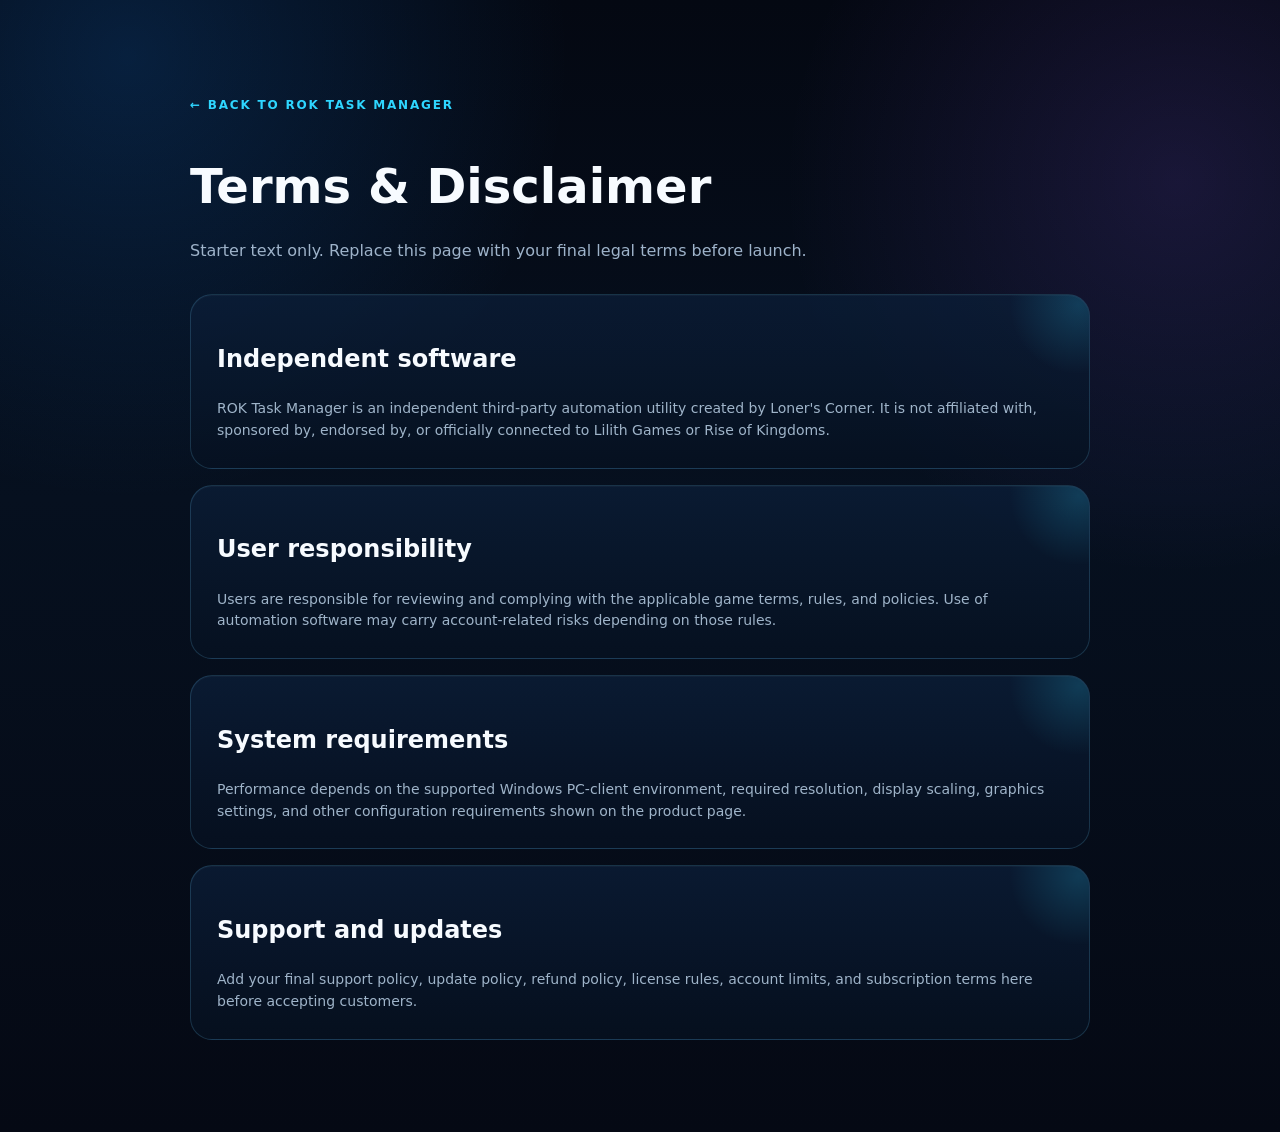
==== legal.html @ ed9fd1fa "Add files via upload" ====
<!doctype html>
<html lang="en">
<head>
  <meta charset="utf-8" />
  <meta name="viewport" content="width=device-width, initial-scale=1" />
  <title>Terms & Disclaimer | ROK Task Manager</title>
  <link rel="stylesheet" href="styles.css" />
</head>
<body>
  <main class="section">
    <div class="container" style="max-width:900px">
      <a href="index.html" class="kicker">← Back to ROK Task Manager</a>
      <h1 style="font-size:48px; margin-bottom:12px">Terms & Disclaimer</h1>
      <p style="color:var(--muted)">Starter text only. Replace this page with your final legal terms before launch.</p>

      <div class="feature-card" style="margin-top:30px; min-height:auto">
        <h2>Independent software</h2>
        <p>ROK Task Manager is an independent third-party automation utility created by Loner's Corner. It is not affiliated with, sponsored by, endorsed by, or officially connected to Lilith Games or Rise of Kingdoms.</p>
      </div>
      <div class="feature-card" style="margin-top:16px; min-height:auto">
        <h2>User responsibility</h2>
        <p>Users are responsible for reviewing and complying with the applicable game terms, rules, and policies. Use of automation software may carry account-related risks depending on those rules.</p>
      </div>
      <div class="feature-card" style="margin-top:16px; min-height:auto">
        <h2>System requirements</h2>
        <p>Performance depends on the supported Windows PC-client environment, required resolution, display scaling, graphics settings, and other configuration requirements shown on the product page.</p>
      </div>
      <div class="feature-card" style="margin-top:16px; min-height:auto">
        <h2>Support and updates</h2>
        <p>Add your final support policy, update policy, refund policy, license rules, account limits, and subscription terms here before accepting customers.</p>
      </div>
    </div>
  </main>
</body>
</html>
---- styles.css ----
:root {
  --bg: #050a15;
  --bg-2: #071121;
  --panel: rgba(9, 22, 42, 0.82);
  --panel-2: rgba(11, 29, 55, 0.88);
  --text: #f7fbff;
  --muted: #9eb3ca;
  --line: rgba(113, 207, 255, 0.18);
  --cyan: #2ed6ff;
  --blue: #1689ff;
  --violet: #945dff;
  --gold: #ffd46a;
  --success: #53e28f;
  --shadow: 0 24px 70px rgba(0, 0, 0, 0.42);
  --radius: 22px;
  --max: 1200px;
}

* { box-sizing: border-box; }
html { scroll-behavior: smooth; }
body {
  margin: 0;
  font-family: Inter, ui-sans-serif, system-ui, -apple-system, BlinkMacSystemFont, "Segoe UI", sans-serif;
  color: var(--text);
  background:
    radial-gradient(circle at 10% 5%, rgba(22,137,255,.18), transparent 28%),
    radial-gradient(circle at 92% 16%, rgba(148,93,255,.14), transparent 26%),
    linear-gradient(180deg, #040812 0%, #06101f 44%, #050914 100%);
  line-height: 1.55;
  overflow-x: hidden;
}

img { max-width: 100%; display: block; }
a { color: inherit; text-decoration: none; }
button { font: inherit; }
.container { width: min(calc(100% - 40px), var(--max)); margin: 0 auto; }
.section { padding: 92px 0; position: relative; }

.ambient { position: fixed; inset: auto; width: 420px; height: 420px; filter: blur(90px); opacity: .11; z-index: -2; pointer-events:none; }
.ambient-a { background: var(--blue); left: -140px; top: 260px; }
.ambient-b { background: var(--violet); right: -140px; top: 850px; }

.site-header {
  position: sticky;
  top: 0;
  z-index: 40;
  background: rgba(4, 8, 18, .72);
  backdrop-filter: blur(16px);
  border-bottom: 1px solid rgba(255,255,255,.06);
}
.nav-wrap { height: 78px; display:flex; align-items:center; justify-content:space-between; gap:28px; }
.brand { display:flex; align-items:center; gap:12px; min-width:0; }
.brand img { width:46px; height:46px; border-radius:12px; object-fit:cover; box-shadow: 0 0 24px rgba(46,214,255,.18); }
.brand strong { display:block; font-size:16px; letter-spacing:.2px; }
.brand small { display:block; color:var(--muted); margin-top:1px; }
.nav-links { display:flex; align-items:center; gap:28px; color:#c5d5e8; font-weight:650; font-size:14px; }
.nav-links a:hover { color:white; }
.nav-cta { padding:10px 16px; border:1px solid rgba(46,214,255,.34); border-radius:12px; background:rgba(46,214,255,.07); }
.menu-btn { display:none; background:none; border:0; padding:8px; cursor:pointer; }
.menu-btn span { display:block; width:24px; height:2px; background:#fff; margin:5px; }

.hero { min-height: 760px; display:flex; align-items:center; padding-top:76px; }
.hero-grid { display:grid; grid-template-columns: .92fr 1.08fr; gap:60px; align-items:center; }
.eyebrow, .kicker { color:var(--cyan); font-weight:800; text-transform:uppercase; font-size:12px; letter-spacing:1.8px; }
.eyebrow { display:inline-flex; align-items:center; gap:9px; padding:9px 13px; background:rgba(46,214,255,.07); border:1px solid rgba(46,214,255,.18); border-radius:999px; }
.status-dot { width:8px; height:8px; border-radius:50%; background:var(--success); box-shadow:0 0 12px var(--success); }
.hero h1 { font-size:clamp(52px, 7vw, 90px); line-height:.94; letter-spacing:-3.8px; margin:24px 0 24px; }
.hero h1 span { background: linear-gradient(90deg, #fff 5%, #54dfff 46%, #aa74ff 93%); -webkit-background-clip:text; background-clip:text; color:transparent; }
.hero-sub { max-width:680px; color:#b6c7db; font-size:18px; margin:0 0 30px; }
.hero-actions, .cta-actions { display:flex; gap:13px; flex-wrap:wrap; }
.btn { display:inline-flex; align-items:center; justify-content:center; min-height:48px; padding:0 20px; border-radius:13px; font-weight:800; border:1px solid transparent; transition:.2s ease; }
.btn:hover { transform:translateY(-2px); }
.btn-primary { color:#02101e; background:linear-gradient(120deg, #55e5ff, #188cff); box-shadow:0 12px 32px rgba(24,140,255,.25); }
.btn-secondary { color:#e7f4ff; border-color:rgba(170,211,255,.18); background:rgba(255,255,255,.045); }
.hero-points { display:flex; flex-wrap:wrap; gap:18px; color:#91a9bf; margin-top:24px; font-size:13px; }
.hero-media { position:relative; }
.screen-card { border-radius:24px; overflow:hidden; padding:9px; background:linear-gradient(140deg, rgba(46,214,255,.25), rgba(148,93,255,.18)); border:1px solid rgba(128,203,255,.22); box-shadow:var(--shadow); transform:perspective(1100px) rotateY(-4deg) rotateX(1.5deg); }
.screen-card img { border-radius:17px; }
.glow-card::after { content:""; position:absolute; inset:10% 3% -8%; background:linear-gradient(90deg, rgba(46,214,255,.18), rgba(148,93,255,.12)); filter:blur(50px); z-index:-1; }

.stats-strip { border-top:1px solid rgba(255,255,255,.06); border-bottom:1px solid rgba(255,255,255,.06); background:rgba(255,255,255,.018); }
.stats-grid { display:grid; grid-template-columns:repeat(4,1fr); }
.stats-grid > div { padding:26px 20px; border-right:1px solid rgba(255,255,255,.06); text-align:center; }
.stats-grid > div:last-child { border-right:0; }
.stats-grid strong { display:block; font-size:24px; color:#eaf9ff; }
.stats-grid span { color:var(--muted); font-size:12px; }

.section-heading { max-width:720px; margin:0 auto 42px; text-align:center; }
.section-heading.left { margin:0; text-align:left; }
.section-heading h2, .requirements-copy h2, .cta-card h2 { font-size:clamp(34px,5vw,54px); line-height:1.04; letter-spacing:-2px; margin:10px 0 16px; }
.section-heading p, .requirements-copy > p, .cta-card p { color:var(--muted); font-size:17px; }

.feature-grid { display:grid; grid-template-columns:repeat(3,1fr); gap:16px; }
.feature-card { position:relative; overflow:hidden; min-height:210px; padding:26px; border-radius:var(--radius); border:1px solid var(--line); background:linear-gradient(180deg, rgba(11,30,56,.78), rgba(6,17,33,.78)); box-shadow: inset 0 1px 0 rgba(255,255,255,.03); }
.feature-card::before { content:""; position:absolute; width:140px; height:140px; right:-60px; top:-60px; background:radial-gradient(circle, rgba(46,214,255,.18), transparent 70%); }
.feature-num { color:var(--cyan); font-weight:900; font-size:12px; letter-spacing:1.4px; }
.feature-card h3 { margin:24px 0 9px; font-size:20px; }
.feature-card p { margin:0; color:#9fb4c9; font-size:14px; }
.accent-card { border-color:rgba(148,93,255,.34); background:linear-gradient(180deg, rgba(44,24,76,.35), rgba(9,18,37,.82)); }

.requirements-section { background:linear-gradient(180deg, transparent, rgba(7,20,39,.64), transparent); }
.requirements-wrap { display:grid; grid-template-columns:.9fr 1.1fr; gap:50px; align-items:center; }
.req-grid { display:grid; grid-template-columns:repeat(2,1fr); gap:12px; margin-top:28px; }
.req { padding:17px; border:1px solid rgba(111,200,255,.14); background:rgba(255,255,255,.025); border-radius:14px; }
.req b { display:block; font-size:14px; }
.req span { color:var(--muted); font-size:12px; }
.requirements-image img { border-radius:20px; border:1px solid rgba(255,255,255,.08); box-shadow:var(--shadow); }

.gallery-grid { display:grid; grid-template-columns:repeat(2,1fr); gap:18px; }
.gallery-card { position:relative; border:1px solid rgba(111,199,255,.16); border-radius:20px; overflow:hidden; padding:0; background:#07101f; cursor:pointer; text-align:left; color:white; box-shadow:0 20px 45px rgba(0,0,0,.24); }
.gallery-card img { width:100%; aspect-ratio:16/9; object-fit:cover; transition:transform .3s ease, filter .3s ease; }
.gallery-card span { position:absolute; left:14px; bottom:14px; padding:8px 12px; border-radius:10px; background:rgba(2,8,18,.78); backdrop-filter:blur(8px); font-weight:800; font-size:13px; border:1px solid rgba(255,255,255,.1); }
.gallery-card:hover img { transform:scale(1.025); filter:brightness(1.06); }

.how-section { background:linear-gradient(180deg, rgba(19,42,76,.14), rgba(10,18,35,.03)); }
.steps { display:grid; grid-template-columns:repeat(5,1fr); gap:12px; }
.step { padding:22px; min-height:180px; border:1px solid rgba(255,255,255,.08); border-radius:18px; background:rgba(255,255,255,.025); }
.step > span { display:grid; place-items:center; width:34px; height:34px; border-radius:10px; background:linear-gradient(135deg, rgba(46,214,255,.18), rgba(148,93,255,.2)); color:var(--cyan); font-weight:900; }
.step h3 { margin:22px 0 7px; font-size:17px; }
.step p { margin:0; color:var(--muted); font-size:13px; }

.faq-wrap { display:grid; grid-template-columns:.72fr 1.28fr; gap:50px; align-items:start; }
.faq-list { display:grid; gap:10px; }
details { border:1px solid rgba(119,196,255,.14); border-radius:16px; background:rgba(255,255,255,.025); padding:0 18px; }
summary { list-style:none; cursor:pointer; font-weight:800; padding:18px 34px 18px 0; position:relative; }
summary::-webkit-details-marker { display:none; }
summary::after { content:"+"; position:absolute; right:0; color:var(--cyan); font-size:22px; top:13px; }
details[open] summary::after { content:"−"; }
details p { color:var(--muted); margin:0 0 18px; }

.cta-card { display:flex; justify-content:space-between; gap:40px; align-items:center; padding:44px; border-radius:28px; background:
  radial-gradient(circle at 12% 20%, rgba(46,214,255,.18), transparent 36%),
  radial-gradient(circle at 84% 18%, rgba(148,93,255,.19), transparent 32%),
  #08172c;
  border:1px solid rgba(104,203,255,.22); box-shadow:var(--shadow);
}
.cta-card p { max-width:650px; margin-bottom:0; }
.cta-actions { flex-direction:column; min-width:240px; }

.footer { border-top:1px solid rgba(255,255,255,.07); padding:42px 0 28px; background:#040811; }
.footer-grid { display:flex; justify-content:space-between; align-items:center; gap:24px; }
.footer-brand { display:flex; align-items:center; gap:13px; }
.footer-brand img { width:52px; height:52px; object-fit:cover; border-radius:13px; }
.footer-brand strong, .footer-brand span { display:block; }
.footer-brand span { color:var(--muted); font-size:12px; }
.footer-links { display:flex; gap:20px; color:#a8bdd1; font-size:13px; flex-wrap:wrap; }
.legal-note { display:flex; justify-content:space-between; gap:30px; margin-top:30px; padding-top:22px; border-top:1px solid rgba(255,255,255,.06); color:#6f8398; font-size:11px; }
.legal-note p:first-child { max-width:760px; }

.lightbox { width:min(94vw, 1280px); padding:0; border:1px solid rgba(110,202,255,.26); border-radius:18px; background:#030913; color:#fff; box-shadow:0 30px 90px rgba(0,0,0,.8); }
.lightbox::backdrop { background:rgba(0,0,0,.84); backdrop-filter:blur(5px); }
.lightbox img { width:100%; border-radius:18px 18px 0 0; }
.lightbox p { margin:0; padding:13px 18px 16px; color:#b9cbe0; }
.lightbox-close { position:absolute; right:12px; top:10px; width:38px; height:38px; border-radius:12px; border:1px solid rgba(255,255,255,.18); background:rgba(0,0,0,.55); color:white; font-size:25px; cursor:pointer; }

.reveal { opacity:0; transform:translateY(20px); transition:opacity .65s ease, transform .65s ease; }
.reveal.visible { opacity:1; transform:none; }
.delay-1 { transition-delay:.08s; }
.delay-2 { transition-delay:.16s; }

@media (max-width: 980px) {
  .hero-grid, .requirements-wrap, .faq-wrap { grid-template-columns:1fr; }
  .hero { padding-top:50px; min-height:auto; }
  .hero-copy { text-align:center; }
  .hero-actions, .hero-points { justify-content:center; }
  .hero-sub { margin-left:auto; margin-right:auto; }
  .screen-card { transform:none; }
  .feature-grid { grid-template-columns:repeat(2,1fr); }
  .steps { grid-template-columns:repeat(2,1fr); }
  .cta-card { align-items:flex-start; flex-direction:column; }
  .cta-actions { flex-direction:row; min-width:0; }
  .section-heading.left { text-align:center; margin:0 auto; }
  .section-heading.left .btn { margin-top:4px; }
}

@media (max-width: 760px) {
  .container { width:min(calc(100% - 28px), var(--max)); }
  .section { padding:70px 0; }
  .menu-btn { display:block; }
  .nav-links { position:absolute; top:78px; left:0; right:0; display:none; flex-direction:column; padding:20px; background:rgba(4,8,18,.98); border-bottom:1px solid rgba(255,255,255,.08); }
  .nav-links.open { display:flex; }
  .hero h1 { letter-spacing:-2.5px; }
  .stats-grid { grid-template-columns:repeat(2,1fr); }
  .stats-grid > div:nth-child(2) { border-right:0; }
  .stats-grid > div:nth-child(-n+2) { border-bottom:1px solid rgba(255,255,255,.06); }
  .feature-grid, .gallery-grid, .req-grid, .steps { grid-template-columns:1fr; }
  .gallery-card img { aspect-ratio:auto; }
  .cta-card { padding:28px; }
  .cta-actions { flex-direction:column; width:100%; }
  .footer-grid, .legal-note { flex-direction:column; align-items:flex-start; }
}
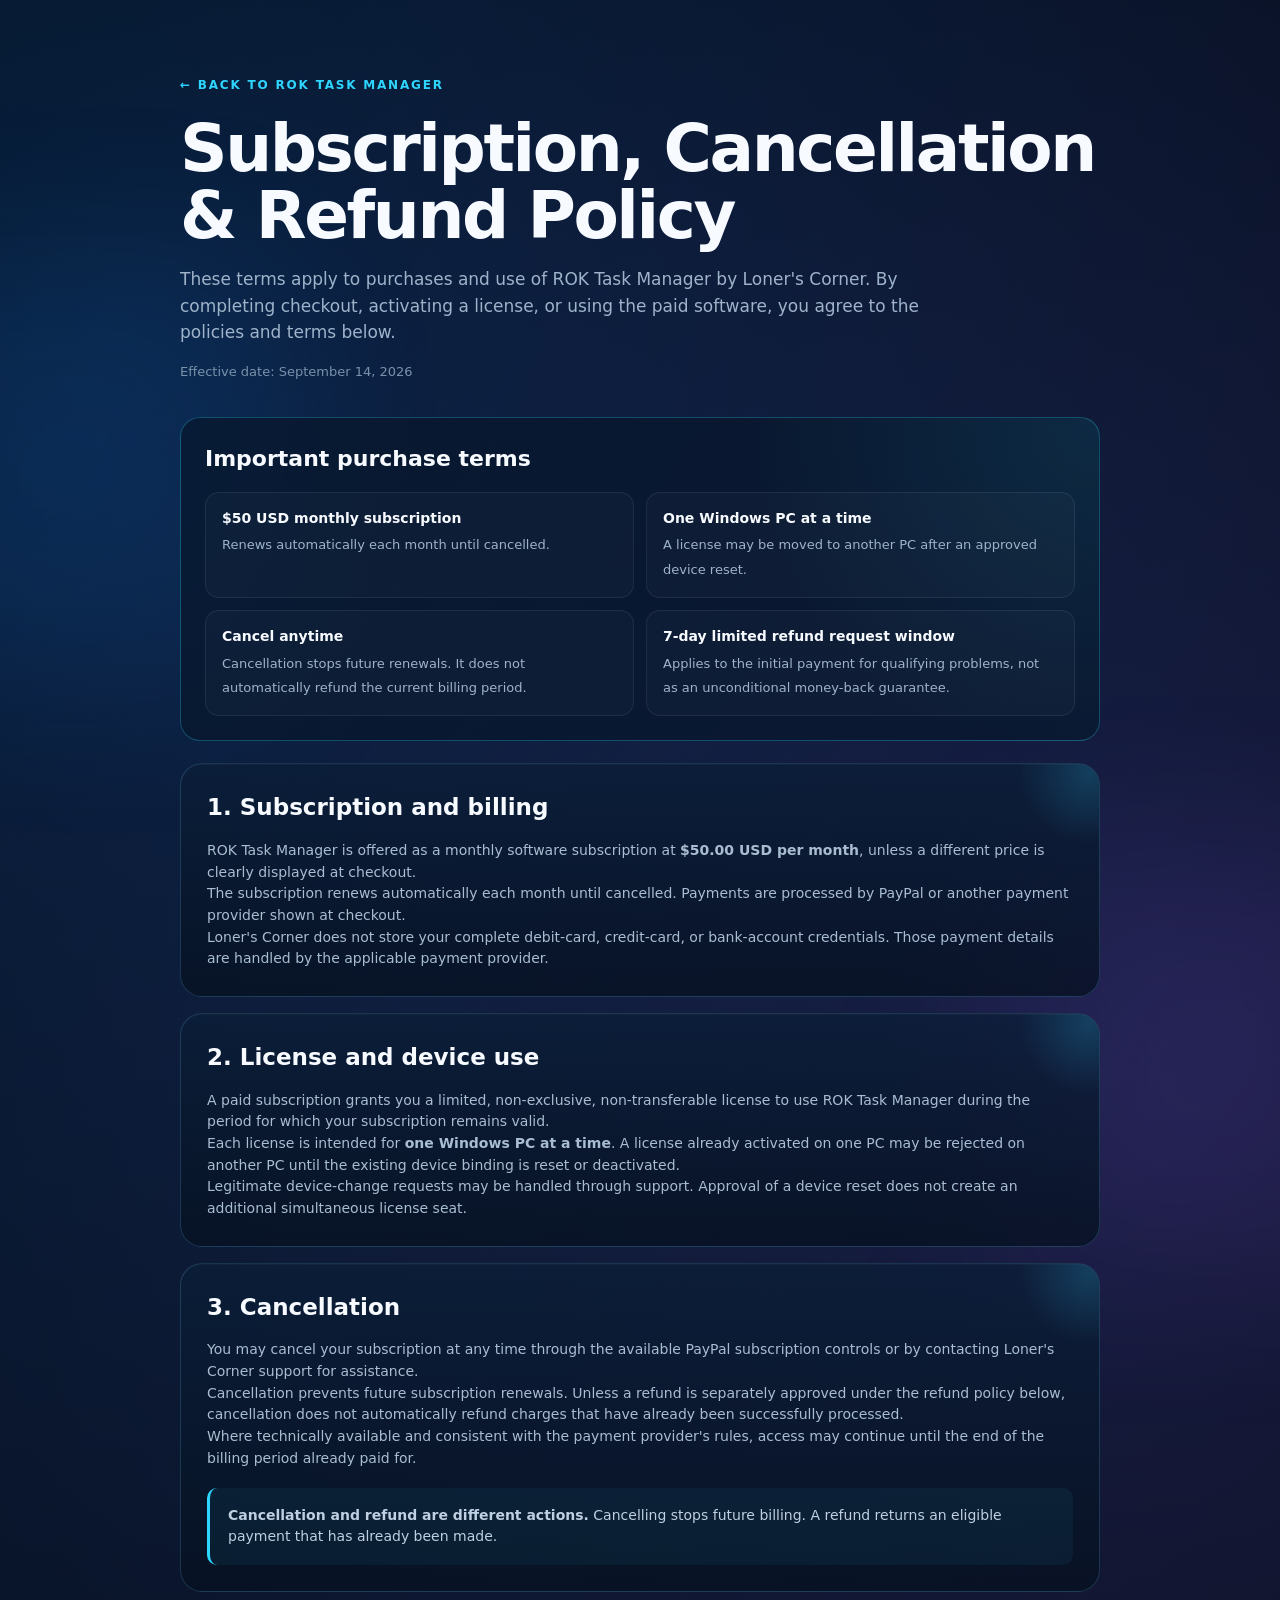
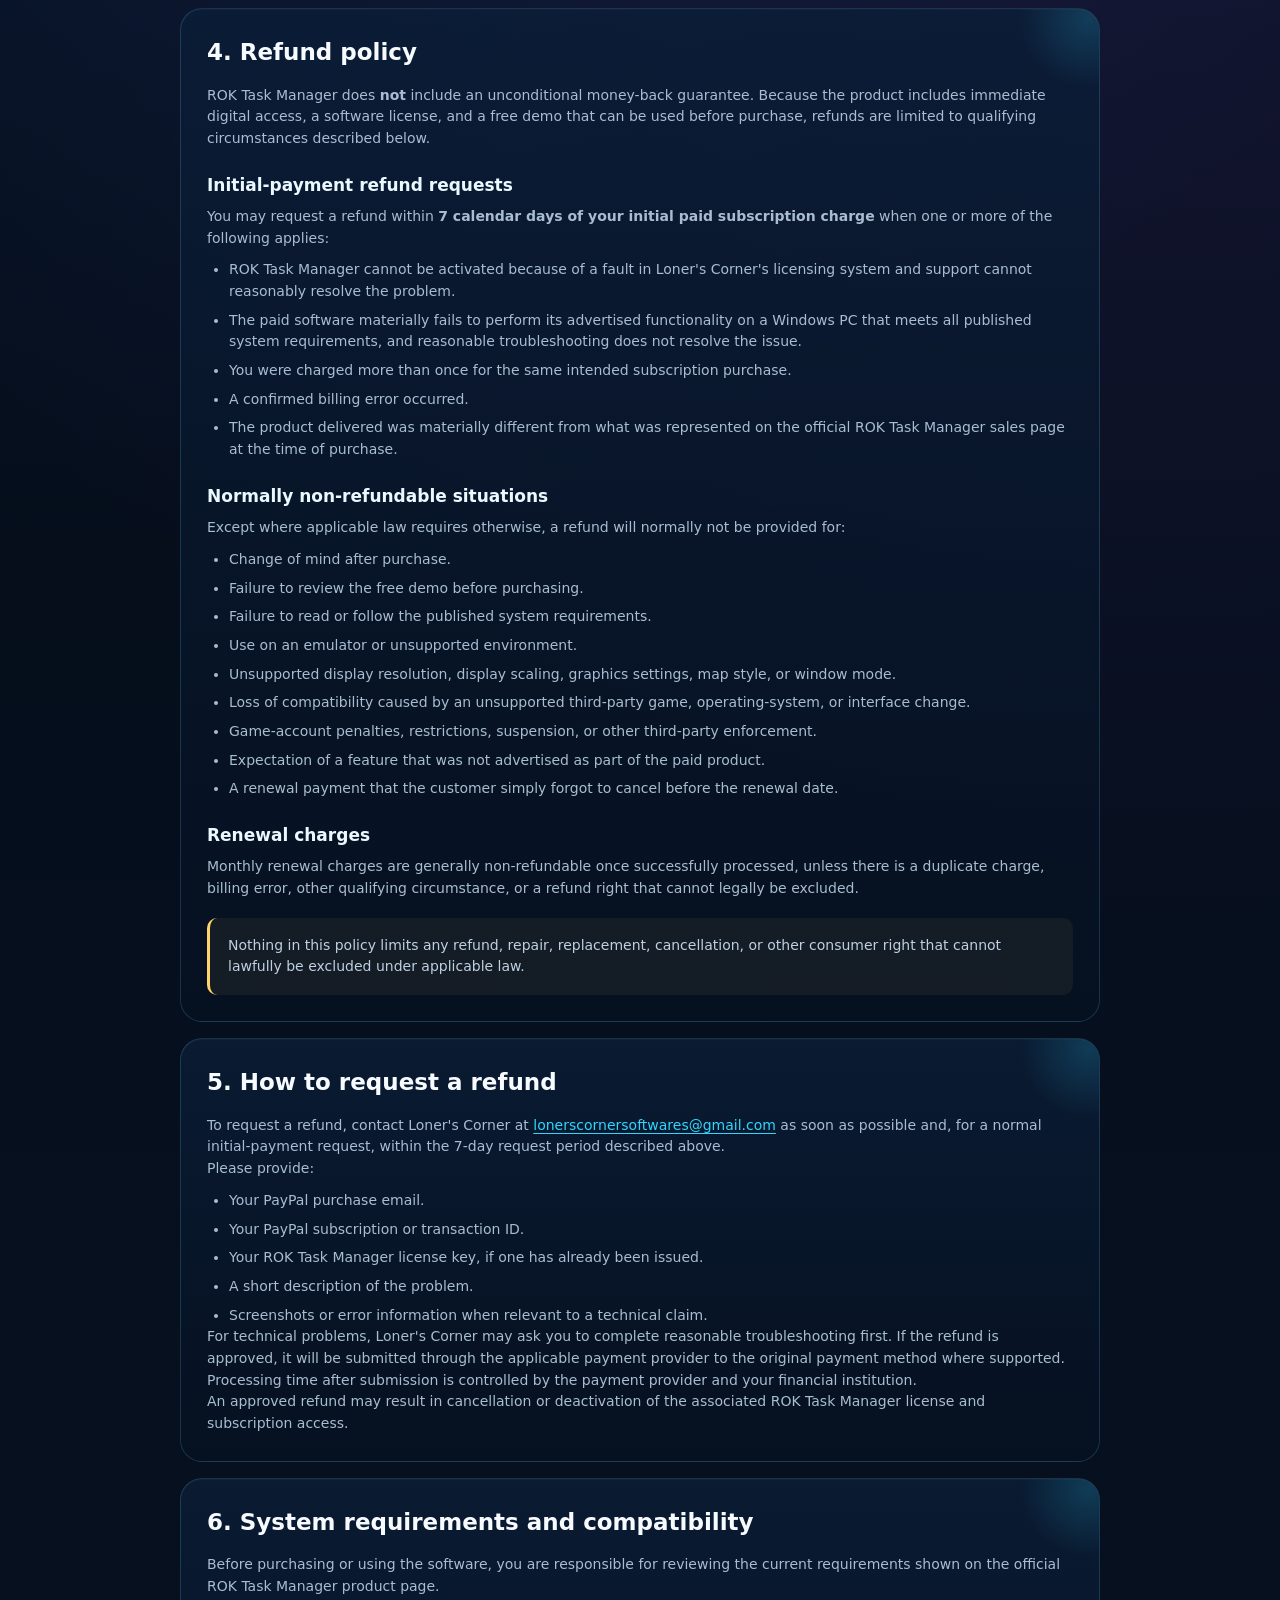
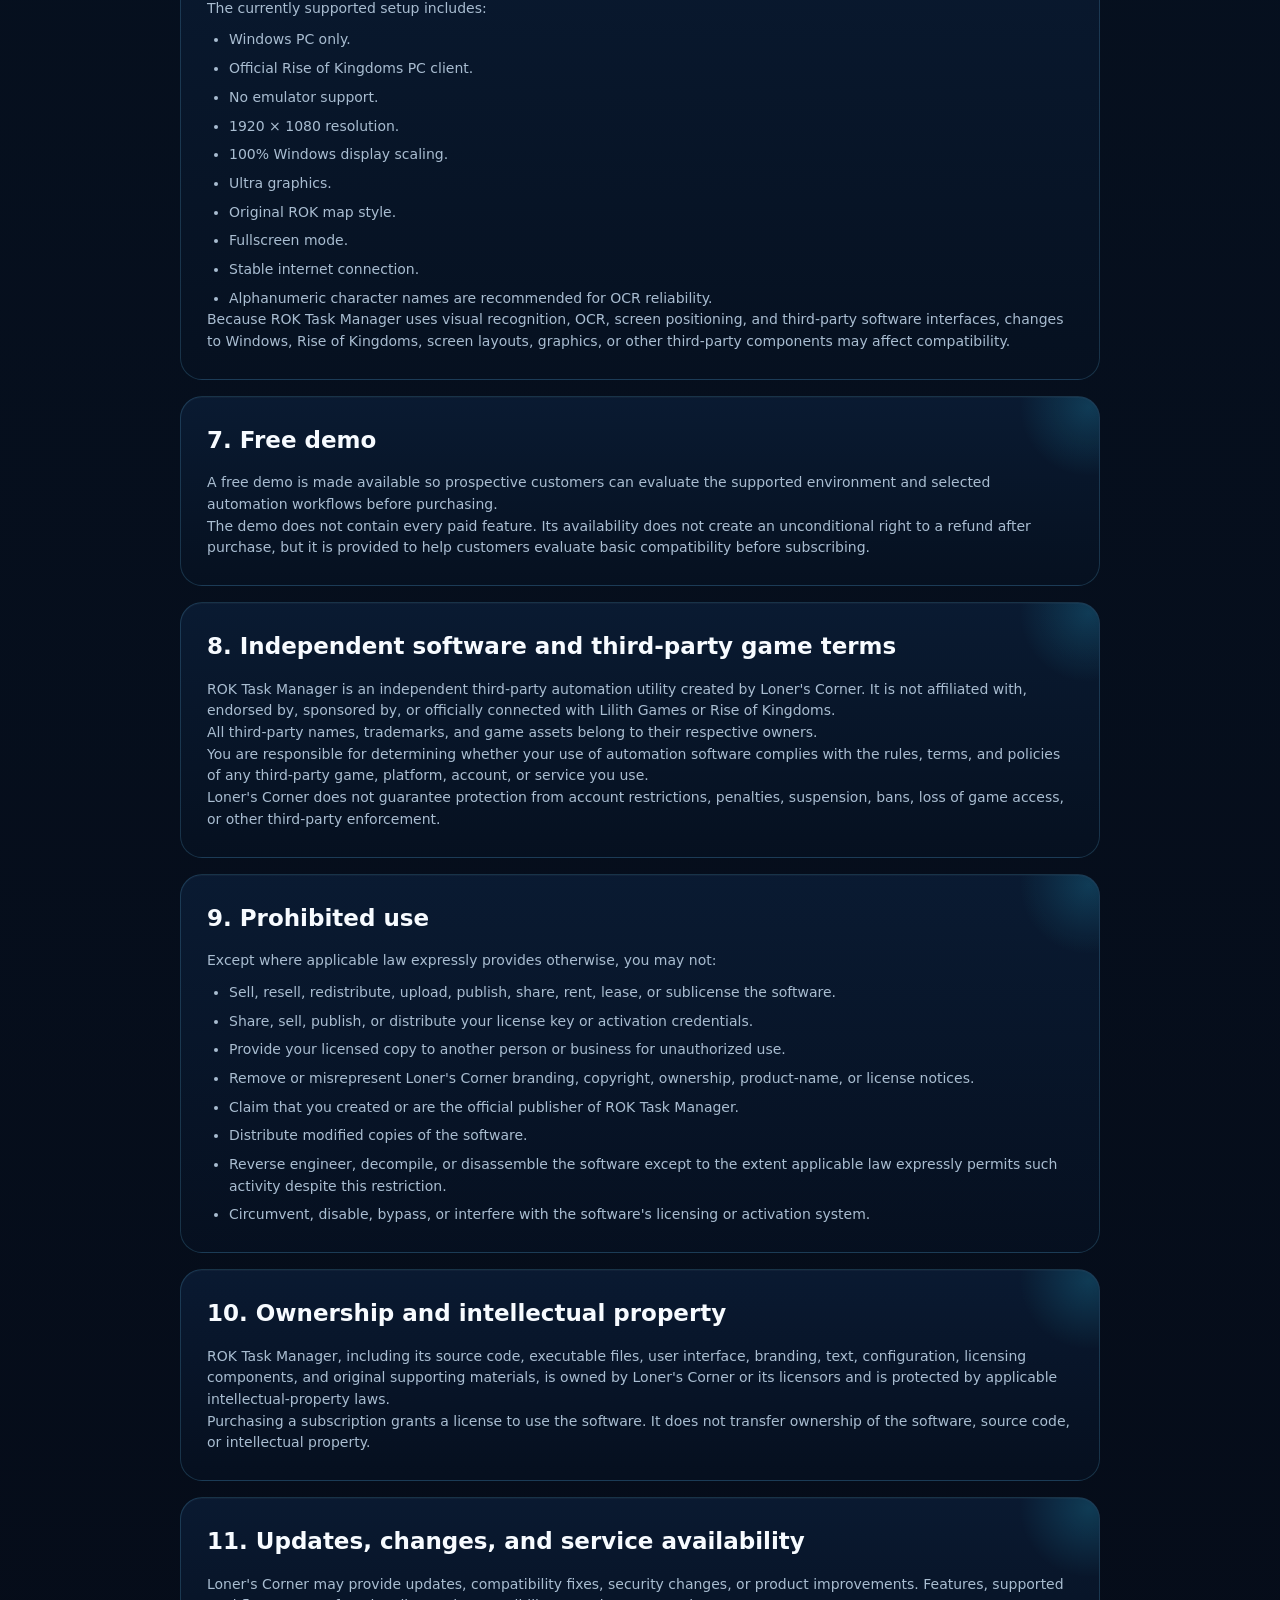
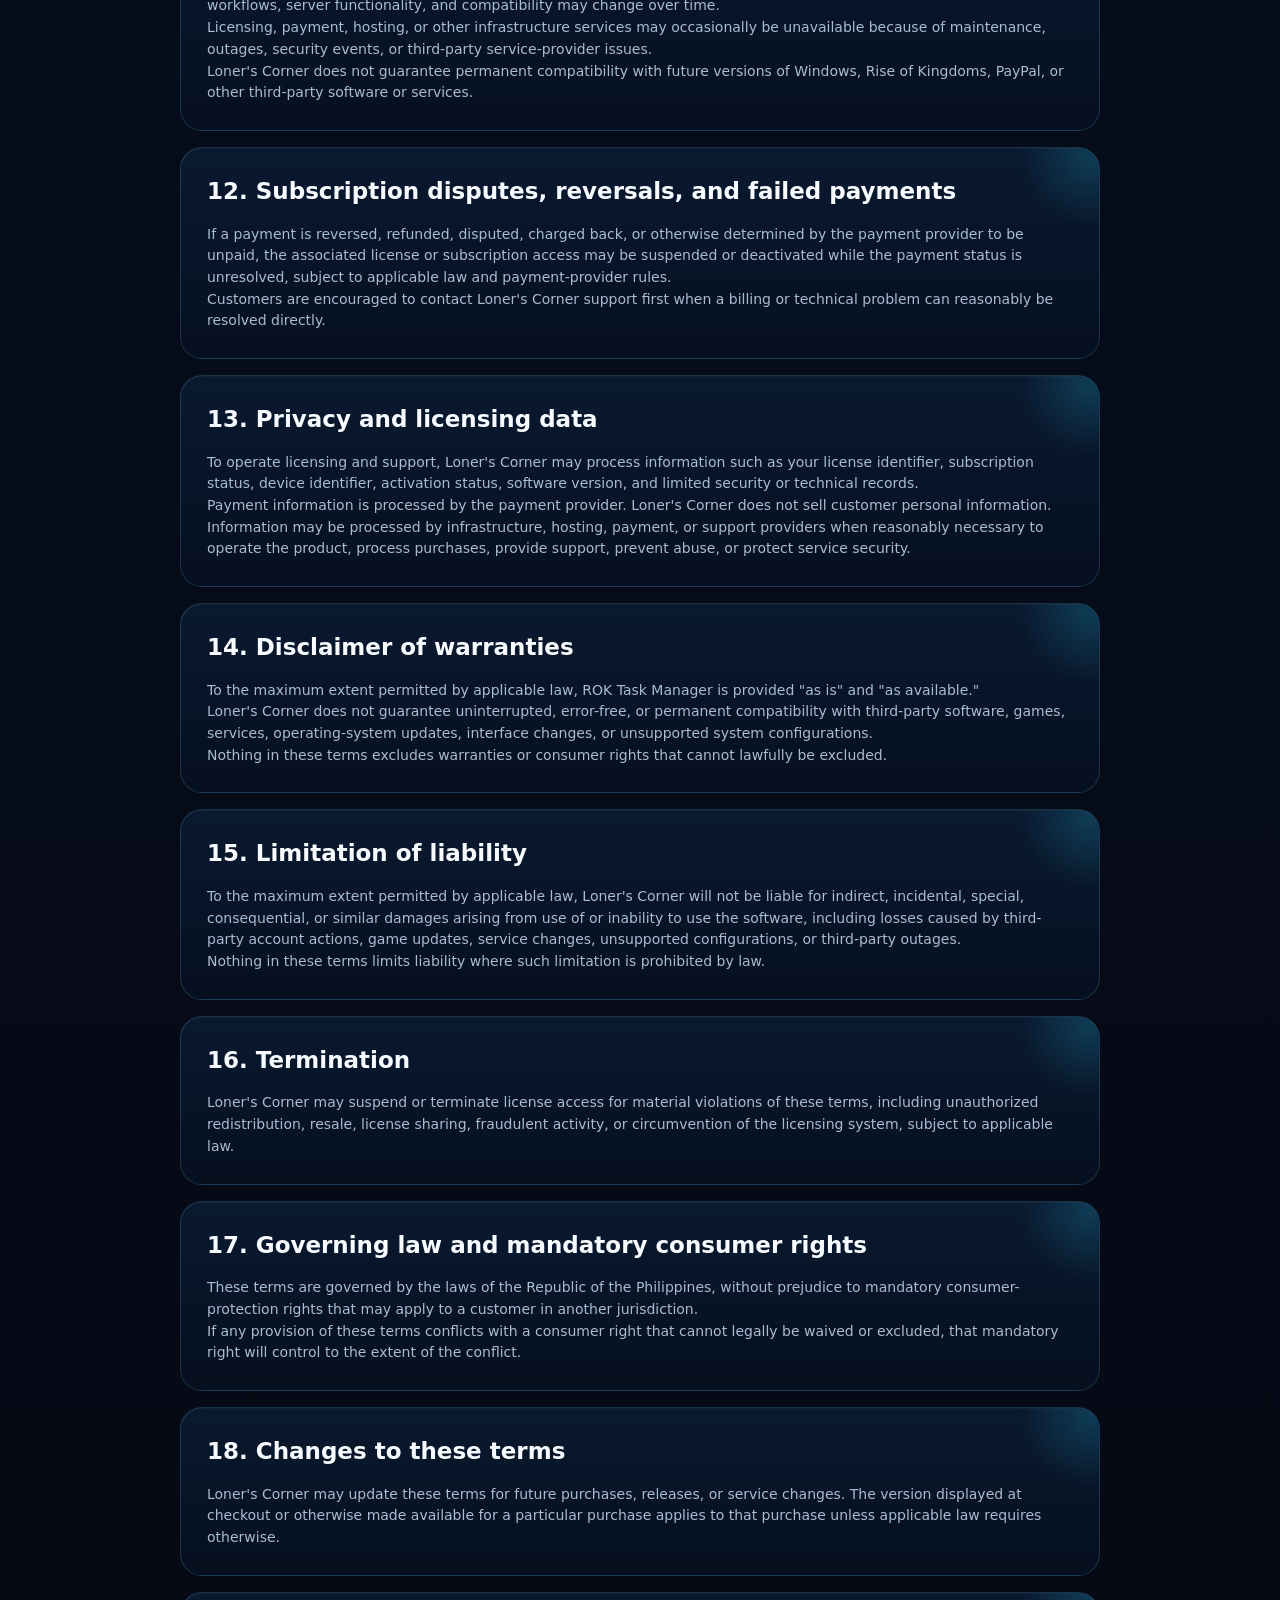
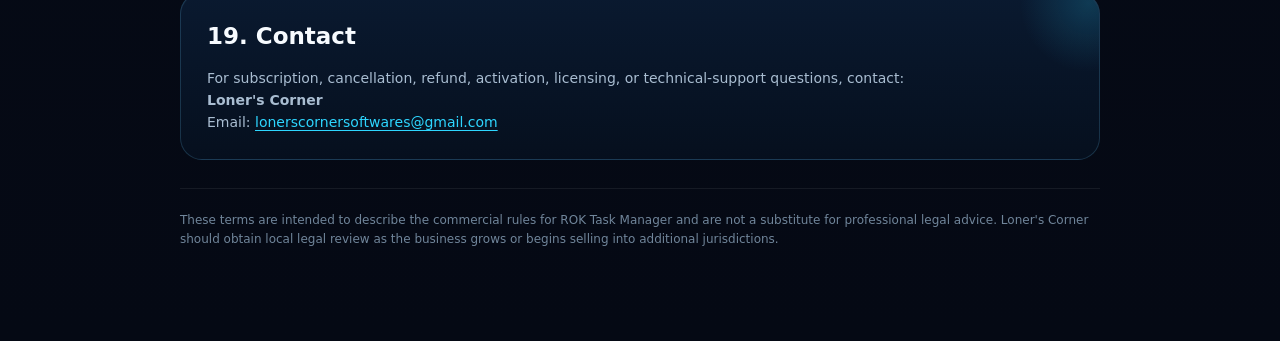
==== commit db993d82: "Legal Terms and conditions" ====
--- a/legal.html
+++ b/legal.html
@@ -3,32 +3,626 @@
 <head>
   <meta charset="utf-8" />
   <meta name="viewport" content="width=device-width, initial-scale=1" />
-  <title>Terms & Disclaimer | ROK Task Manager</title>
+  <meta
+    name="description"
+    content="Subscription, cancellation, refund policy, terms and disclaimer for ROK Task Manager by Loner's Corner."
+  />
+  <title>Subscription, Refund Policy & Terms | ROK Task Manager</title>
   <link rel="stylesheet" href="styles.css" />
+
+  <style>
+    .legal-page {
+      padding-top: 72px;
+    }
+
+    .legal-shell {
+      max-width: 920px;
+    }
+
+    .legal-title {
+      font-size: clamp(42px, 6vw, 66px);
+      line-height: 1.02;
+      letter-spacing: -2.4px;
+      margin: 18px 0 12px;
+    }
+
+    .legal-intro {
+      color: var(--muted);
+      font-size: 17px;
+      max-width: 780px;
+    }
+
+    .legal-updated {
+      margin-top: 14px;
+      color: #7991aa;
+      font-size: 13px;
+    }
+
+    .legal-summary {
+      margin: 34px 0 22px;
+      padding: 24px;
+      border: 1px solid rgba(46,214,255,.28);
+      border-radius: 20px;
+      background:
+        radial-gradient(circle at 100% 0%, rgba(46,214,255,.10), transparent 36%),
+        rgba(8, 23, 44, .72);
+    }
+
+    .legal-summary h2 {
+      margin: 0 0 16px;
+      font-size: 22px;
+    }
+
+    .legal-summary-grid {
+      display: grid;
+      grid-template-columns: repeat(2, 1fr);
+      gap: 12px;
+    }
+
+    .legal-summary-item {
+      padding: 15px 16px;
+      border: 1px solid rgba(255,255,255,.07);
+      border-radius: 14px;
+      background: rgba(255,255,255,.025);
+    }
+
+    .legal-summary-item strong {
+      display: block;
+      margin-bottom: 3px;
+      color: #f7fbff;
+      font-size: 14px;
+    }
+
+    .legal-summary-item span {
+      color: var(--muted);
+      font-size: 13px;
+    }
+
+    .legal-card {
+      margin-top: 16px;
+      min-height: auto;
+    }
+
+    .legal-card h2 {
+      margin: 0 0 14px;
+      font-size: 23px;
+    }
+
+    .legal-card h3 {
+      margin: 22px 0 8px;
+      font-size: 17px;
+      color: #eaf8ff;
+    }
+
+    .legal-card p,
+    .legal-card li {
+      color: #a9bdd1;
+      font-size: 14px;
+    }
+
+    .legal-card ul {
+      margin: 10px 0 0;
+      padding-left: 22px;
+    }
+
+    .legal-card li + li {
+      margin-top: 7px;
+    }
+
+    .legal-card a {
+      color: var(--cyan);
+      text-decoration: underline;
+      text-underline-offset: 3px;
+    }
+
+    .policy-callout {
+      margin-top: 18px;
+      padding: 17px 18px;
+      border-left: 3px solid var(--cyan);
+      border-radius: 10px;
+      background: rgba(46,214,255,.055);
+      color: #bed0e1;
+      font-size: 14px;
+    }
+
+    .policy-warning {
+      border-left-color: #ffd46a;
+      background: rgba(255,212,106,.055);
+    }
+
+    .back-link {
+      display: inline-flex;
+      align-items: center;
+      gap: 8px;
+    }
+
+    .legal-footer-note {
+      margin: 28px 0 0;
+      padding: 22px 0 0;
+      border-top: 1px solid rgba(255,255,255,.07);
+      color: #70859a;
+      font-size: 12px;
+    }
+
+    @media (max-width: 720px) {
+      .legal-page {
+        padding-top: 48px;
+      }
+
+      .legal-summary-grid {
+        grid-template-columns: 1fr;
+      }
+
+      .legal-title {
+        letter-spacing: -1.6px;
+      }
+    }
+  </style>
 </head>
+
 <body>
-  <main class="section">
-    <div class="container" style="max-width:900px">
-      <a href="index.html" class="kicker">← Back to ROK Task Manager</a>
-      <h1 style="font-size:48px; margin-bottom:12px">Terms & Disclaimer</h1>
-      <p style="color:var(--muted)">Starter text only. Replace this page with your final legal terms before launch.</p>
-
-      <div class="feature-card" style="margin-top:30px; min-height:auto">
-        <h2>Independent software</h2>
-        <p>ROK Task Manager is an independent third-party automation utility created by Loner's Corner. It is not affiliated with, sponsored by, endorsed by, or officially connected to Lilith Games or Rise of Kingdoms.</p>
-      </div>
-      <div class="feature-card" style="margin-top:16px; min-height:auto">
-        <h2>User responsibility</h2>
-        <p>Users are responsible for reviewing and complying with the applicable game terms, rules, and policies. Use of automation software may carry account-related risks depending on those rules.</p>
-      </div>
-      <div class="feature-card" style="margin-top:16px; min-height:auto">
-        <h2>System requirements</h2>
-        <p>Performance depends on the supported Windows PC-client environment, required resolution, display scaling, graphics settings, and other configuration requirements shown on the product page.</p>
-      </div>
-      <div class="feature-card" style="margin-top:16px; min-height:auto">
-        <h2>Support and updates</h2>
-        <p>Add your final support policy, update policy, refund policy, license rules, account limits, and subscription terms here before accepting customers.</p>
-      </div>
+  <div class="ambient ambient-a"></div>
+  <div class="ambient ambient-b"></div>
+
+  <main class="section legal-page">
+    <div class="container legal-shell">
+      <a href="index.html" class="kicker back-link">← Back to ROK Task Manager</a>
+
+      <h1 class="legal-title">Subscription, Cancellation &amp; Refund Policy</h1>
+      <p class="legal-intro">
+        These terms apply to purchases and use of ROK Task Manager by Loner's Corner.
+        By completing checkout, activating a license, or using the paid software, you
+        agree to the policies and terms below.
+      </p>
+      <p class="legal-updated">Effective date: September 14, 2026</p>
+
+      <section class="legal-summary">
+        <h2>Important purchase terms</h2>
+        <div class="legal-summary-grid">
+          <div class="legal-summary-item">
+            <strong>$50 USD monthly subscription</strong>
+            <span>Renews automatically each month until cancelled.</span>
+          </div>
+
+          <div class="legal-summary-item">
+            <strong>One Windows PC at a time</strong>
+            <span>A license may be moved to another PC after an approved device reset.</span>
+          </div>
+
+          <div class="legal-summary-item">
+            <strong>Cancel anytime</strong>
+            <span>Cancellation stops future renewals. It does not automatically refund the current billing period.</span>
+          </div>
+
+          <div class="legal-summary-item">
+            <strong>7-day limited refund request window</strong>
+            <span>Applies to the initial payment for qualifying problems, not as an unconditional money-back guarantee.</span>
+          </div>
+        </div>
+      </section>
+
+      <section class="feature-card legal-card">
+        <h2>1. Subscription and billing</h2>
+
+        <p>
+          ROK Task Manager is offered as a monthly software subscription at
+          <strong>$50.00 USD per month</strong>, unless a different price is clearly
+          displayed at checkout.
+        </p>
+
+        <p>
+          The subscription renews automatically each month until cancelled.
+          Payments are processed by PayPal or another payment provider shown at checkout.
+        </p>
+
+        <p>
+          Loner's Corner does not store your complete debit-card, credit-card, or bank-account
+          credentials. Those payment details are handled by the applicable payment provider.
+        </p>
+      </section>
+
+      <section class="feature-card legal-card">
+        <h2>2. License and device use</h2>
+
+        <p>
+          A paid subscription grants you a limited, non-exclusive, non-transferable license
+          to use ROK Task Manager during the period for which your subscription remains valid.
+        </p>
+
+        <p>
+          Each license is intended for <strong>one Windows PC at a time</strong>.
+          A license already activated on one PC may be rejected on another PC until the
+          existing device binding is reset or deactivated.
+        </p>
+
+        <p>
+          Legitimate device-change requests may be handled through support. Approval of a
+          device reset does not create an additional simultaneous license seat.
+        </p>
+      </section>
+
+      <section class="feature-card legal-card">
+        <h2>3. Cancellation</h2>
+
+        <p>
+          You may cancel your subscription at any time through the available PayPal
+          subscription controls or by contacting Loner's Corner support for assistance.
+        </p>
+
+        <p>
+          Cancellation prevents future subscription renewals. Unless a refund is separately
+          approved under the refund policy below, cancellation does not automatically refund
+          charges that have already been successfully processed.
+        </p>
+
+        <p>
+          Where technically available and consistent with the payment provider's rules,
+          access may continue until the end of the billing period already paid for.
+        </p>
+
+        <div class="policy-callout">
+          <strong>Cancellation and refund are different actions.</strong>
+          Cancelling stops future billing. A refund returns an eligible payment that has
+          already been made.
+        </div>
+      </section>
+
+      <section class="feature-card legal-card">
+        <h2>4. Refund policy</h2>
+
+        <p>
+          ROK Task Manager does <strong>not</strong> include an unconditional money-back
+          guarantee. Because the product includes immediate digital access, a software
+          license, and a free demo that can be used before purchase, refunds are limited
+          to qualifying circumstances described below.
+        </p>
+
+        <h3>Initial-payment refund requests</h3>
+        <p>
+          You may request a refund within <strong>7 calendar days of your initial paid
+          subscription charge</strong> when one or more of the following applies:
+        </p>
+
+        <ul>
+          <li>
+            ROK Task Manager cannot be activated because of a fault in Loner's Corner's
+            licensing system and support cannot reasonably resolve the problem.
+          </li>
+          <li>
+            The paid software materially fails to perform its advertised functionality on
+            a Windows PC that meets all published system requirements, and reasonable
+            troubleshooting does not resolve the issue.
+          </li>
+          <li>
+            You were charged more than once for the same intended subscription purchase.
+          </li>
+          <li>
+            A confirmed billing error occurred.
+          </li>
+          <li>
+            The product delivered was materially different from what was represented on the
+            official ROK Task Manager sales page at the time of purchase.
+          </li>
+        </ul>
+
+        <h3>Normally non-refundable situations</h3>
+        <p>
+          Except where applicable law requires otherwise, a refund will normally not be
+          provided for:
+        </p>
+
+        <ul>
+          <li>Change of mind after purchase.</li>
+          <li>Failure to review the free demo before purchasing.</li>
+          <li>Failure to read or follow the published system requirements.</li>
+          <li>Use on an emulator or unsupported environment.</li>
+          <li>Unsupported display resolution, display scaling, graphics settings, map style, or window mode.</li>
+          <li>Loss of compatibility caused by an unsupported third-party game, operating-system, or interface change.</li>
+          <li>Game-account penalties, restrictions, suspension, or other third-party enforcement.</li>
+          <li>Expectation of a feature that was not advertised as part of the paid product.</li>
+          <li>A renewal payment that the customer simply forgot to cancel before the renewal date.</li>
+        </ul>
+
+        <h3>Renewal charges</h3>
+        <p>
+          Monthly renewal charges are generally non-refundable once successfully processed,
+          unless there is a duplicate charge, billing error, other qualifying circumstance,
+          or a refund right that cannot legally be excluded.
+        </p>
+
+        <div class="policy-callout policy-warning">
+          Nothing in this policy limits any refund, repair, replacement, cancellation,
+          or other consumer right that cannot lawfully be excluded under applicable law.
+        </div>
+      </section>
+
+      <section class="feature-card legal-card">
+        <h2>5. How to request a refund</h2>
+
+        <p>
+          To request a refund, contact Loner's Corner at
+          <a href="mailto:lonerscornersoftwares@gmail.com">lonerscornersoftwares@gmail.com</a>
+          as soon as possible and, for a normal initial-payment request, within the 7-day
+          request period described above.
+        </p>
+
+        <p>Please provide:</p>
+
+        <ul>
+          <li>Your PayPal purchase email.</li>
+          <li>Your PayPal subscription or transaction ID.</li>
+          <li>Your ROK Task Manager license key, if one has already been issued.</li>
+          <li>A short description of the problem.</li>
+          <li>Screenshots or error information when relevant to a technical claim.</li>
+        </ul>
+
+        <p>
+          For technical problems, Loner's Corner may ask you to complete reasonable
+          troubleshooting first. If the refund is approved, it will be submitted through
+          the applicable payment provider to the original payment method where supported.
+          Processing time after submission is controlled by the payment provider and your
+          financial institution.
+        </p>
+
+        <p>
+          An approved refund may result in cancellation or deactivation of the associated
+          ROK Task Manager license and subscription access.
+        </p>
+      </section>
+
+      <section class="feature-card legal-card">
+        <h2>6. System requirements and compatibility</h2>
+
+        <p>
+          Before purchasing or using the software, you are responsible for reviewing the
+          current requirements shown on the official ROK Task Manager product page.
+        </p>
+
+        <p>The currently supported setup includes:</p>
+
+        <ul>
+          <li>Windows PC only.</li>
+          <li>Official Rise of Kingdoms PC client.</li>
+          <li>No emulator support.</li>
+          <li>1920 × 1080 resolution.</li>
+          <li>100% Windows display scaling.</li>
+          <li>Ultra graphics.</li>
+          <li>Original ROK map style.</li>
+          <li>Fullscreen mode.</li>
+          <li>Stable internet connection.</li>
+          <li>Alphanumeric character names are recommended for OCR reliability.</li>
+        </ul>
+
+        <p>
+          Because ROK Task Manager uses visual recognition, OCR, screen positioning, and
+          third-party software interfaces, changes to Windows, Rise of Kingdoms, screen
+          layouts, graphics, or other third-party components may affect compatibility.
+        </p>
+      </section>
+
+      <section class="feature-card legal-card">
+        <h2>7. Free demo</h2>
+
+        <p>
+          A free demo is made available so prospective customers can evaluate the supported
+          environment and selected automation workflows before purchasing.
+        </p>
+
+        <p>
+          The demo does not contain every paid feature. Its availability does not create
+          an unconditional right to a refund after purchase, but it is provided to help
+          customers evaluate basic compatibility before subscribing.
+        </p>
+      </section>
+
+      <section class="feature-card legal-card">
+        <h2>8. Independent software and third-party game terms</h2>
+
+        <p>
+          ROK Task Manager is an independent third-party automation utility created by
+          Loner's Corner. It is not affiliated with, endorsed by, sponsored by, or officially
+          connected with Lilith Games or Rise of Kingdoms.
+        </p>
+
+        <p>
+          All third-party names, trademarks, and game assets belong to their respective owners.
+        </p>
+
+        <p>
+          You are responsible for determining whether your use of automation software complies
+          with the rules, terms, and policies of any third-party game, platform, account, or
+          service you use.
+        </p>
+
+        <p>
+          Loner's Corner does not guarantee protection from account restrictions, penalties,
+          suspension, bans, loss of game access, or other third-party enforcement.
+        </p>
+      </section>
+
+      <section class="feature-card legal-card">
+        <h2>9. Prohibited use</h2>
+
+        <p>Except where applicable law expressly provides otherwise, you may not:</p>
+
+        <ul>
+          <li>Sell, resell, redistribute, upload, publish, share, rent, lease, or sublicense the software.</li>
+          <li>Share, sell, publish, or distribute your license key or activation credentials.</li>
+          <li>Provide your licensed copy to another person or business for unauthorized use.</li>
+          <li>Remove or misrepresent Loner's Corner branding, copyright, ownership, product-name, or license notices.</li>
+          <li>Claim that you created or are the official publisher of ROK Task Manager.</li>
+          <li>Distribute modified copies of the software.</li>
+          <li>Reverse engineer, decompile, or disassemble the software except to the extent applicable law expressly permits such activity despite this restriction.</li>
+          <li>Circumvent, disable, bypass, or interfere with the software's licensing or activation system.</li>
+        </ul>
+      </section>
+
+      <section class="feature-card legal-card">
+        <h2>10. Ownership and intellectual property</h2>
+
+        <p>
+          ROK Task Manager, including its source code, executable files, user interface,
+          branding, text, configuration, licensing components, and original supporting
+          materials, is owned by Loner's Corner or its licensors and is protected by
+          applicable intellectual-property laws.
+        </p>
+
+        <p>
+          Purchasing a subscription grants a license to use the software. It does not transfer
+          ownership of the software, source code, or intellectual property.
+        </p>
+      </section>
+
+      <section class="feature-card legal-card">
+        <h2>11. Updates, changes, and service availability</h2>
+
+        <p>
+          Loner's Corner may provide updates, compatibility fixes, security changes, or
+          product improvements. Features, supported workflows, server functionality, and
+          compatibility may change over time.
+        </p>
+
+        <p>
+          Licensing, payment, hosting, or other infrastructure services may occasionally be
+          unavailable because of maintenance, outages, security events, or third-party
+          service-provider issues.
+        </p>
+
+        <p>
+          Loner's Corner does not guarantee permanent compatibility with future versions of
+          Windows, Rise of Kingdoms, PayPal, or other third-party software or services.
+        </p>
+      </section>
+
+      <section class="feature-card legal-card">
+        <h2>12. Subscription disputes, reversals, and failed payments</h2>
+
+        <p>
+          If a payment is reversed, refunded, disputed, charged back, or otherwise determined
+          by the payment provider to be unpaid, the associated license or subscription access
+          may be suspended or deactivated while the payment status is unresolved, subject to
+          applicable law and payment-provider rules.
+        </p>
+
+        <p>
+          Customers are encouraged to contact Loner's Corner support first when a billing or
+          technical problem can reasonably be resolved directly.
+        </p>
+      </section>
+
+      <section class="feature-card legal-card">
+        <h2>13. Privacy and licensing data</h2>
+
+        <p>
+          To operate licensing and support, Loner's Corner may process information such as
+          your license identifier, subscription status, device identifier, activation status,
+          software version, and limited security or technical records.
+        </p>
+
+        <p>
+          Payment information is processed by the payment provider. Loner's Corner does not
+          sell customer personal information.
+        </p>
+
+        <p>
+          Information may be processed by infrastructure, hosting, payment, or support
+          providers when reasonably necessary to operate the product, process purchases,
+          provide support, prevent abuse, or protect service security.
+        </p>
+      </section>
+
+      <section class="feature-card legal-card">
+        <h2>14. Disclaimer of warranties</h2>
+
+        <p>
+          To the maximum extent permitted by applicable law, ROK Task Manager is provided
+          "as is" and "as available."
+        </p>
+
+        <p>
+          Loner's Corner does not guarantee uninterrupted, error-free, or permanent
+          compatibility with third-party software, games, services, operating-system updates,
+          interface changes, or unsupported system configurations.
+        </p>
+
+        <p>
+          Nothing in these terms excludes warranties or consumer rights that cannot lawfully
+          be excluded.
+        </p>
+      </section>
+
+      <section class="feature-card legal-card">
+        <h2>15. Limitation of liability</h2>
+
+        <p>
+          To the maximum extent permitted by applicable law, Loner's Corner will not be
+          liable for indirect, incidental, special, consequential, or similar damages arising
+          from use of or inability to use the software, including losses caused by third-party
+          account actions, game updates, service changes, unsupported configurations, or
+          third-party outages.
+        </p>
+
+        <p>
+          Nothing in these terms limits liability where such limitation is prohibited by law.
+        </p>
+      </section>
+
+      <section class="feature-card legal-card">
+        <h2>16. Termination</h2>
+
+        <p>
+          Loner's Corner may suspend or terminate license access for material violations of
+          these terms, including unauthorized redistribution, resale, license sharing,
+          fraudulent activity, or circumvention of the licensing system, subject to applicable
+          law.
+        </p>
+      </section>
+
+      <section class="feature-card legal-card">
+        <h2>17. Governing law and mandatory consumer rights</h2>
+
+        <p>
+          These terms are governed by the laws of the Republic of the Philippines, without
+          prejudice to mandatory consumer-protection rights that may apply to a customer in
+          another jurisdiction.
+        </p>
+
+        <p>
+          If any provision of these terms conflicts with a consumer right that cannot legally
+          be waived or excluded, that mandatory right will control to the extent of the conflict.
+        </p>
+      </section>
+
+      <section class="feature-card legal-card">
+        <h2>18. Changes to these terms</h2>
+
+        <p>
+          Loner's Corner may update these terms for future purchases, releases, or service
+          changes. The version displayed at checkout or otherwise made available for a
+          particular purchase applies to that purchase unless applicable law requires otherwise.
+        </p>
+      </section>
+
+      <section class="feature-card legal-card">
+        <h2>19. Contact</h2>
+
+        <p>
+          For subscription, cancellation, refund, activation, licensing, or technical-support
+          questions, contact:
+        </p>
+
+        <p>
+          <strong>Loner's Corner</strong><br />
+          Email:
+          <a href="mailto:lonerscornersoftwares@gmail.com">lonerscornersoftwares@gmail.com</a>
+        </p>
+      </section>
+
+      <p class="legal-footer-note">
+        These terms are intended to describe the commercial rules for ROK Task Manager and
+        are not a substitute for professional legal advice. Loner's Corner should obtain
+        local legal review as the business grows or begins selling into additional jurisdictions.
+      </p>
     </div>
   </main>
 </body>
--- a/styles.css
+++ b/styles.css
@@ -189,3 +189,35 @@
   .cta-actions { flex-direction:column; width:100%; }
   .footer-grid, .legal-note { flex-direction:column; align-items:flex-start; }
 }
+
+/* Subscription policy + checkout consent */
+.policy-consent {
+  display:flex;
+  align-items:flex-start;
+  gap:12px;
+  margin:0 0 18px;
+  padding:15px 16px;
+  border:1px solid rgba(111,200,255,.18);
+  border-radius:14px;
+  background:rgba(46,214,255,.045);
+  color:#b9cbe0;
+  font-size:13px;
+}
+.policy-consent input { margin-top:3px; width:17px; height:17px; flex:0 0 auto; accent-color:var(--cyan); }
+.policy-consent label { cursor:pointer; }
+.policy-consent a { color:var(--cyan); font-weight:800; text-decoration:underline; text-underline-offset:2px; }
+.checkout-note { margin-top:14px; color:var(--muted); font-size:12px; }
+
+.policy-section { background:linear-gradient(180deg, transparent, rgba(7,20,39,.56), transparent); }
+.policy-grid { display:grid; grid-template-columns:repeat(2,1fr); gap:16px; }
+.policy-card { padding:24px; border-radius:var(--radius); border:1px solid var(--line); background:linear-gradient(180deg, rgba(11,30,56,.72), rgba(6,17,33,.78)); }
+.policy-card h3 { margin:0 0 10px; font-size:18px; }
+.policy-card p { margin:0; color:#9fb4c9; font-size:14px; }
+.policy-updated { color:#7890a7; font-size:12px; margin-top:12px; }
+.policy-summary { margin-top:18px; padding:20px 22px; border-radius:16px; border:1px solid rgba(148,93,255,.28); background:rgba(148,93,255,.07); color:#b9cbe0; }
+.policy-summary strong { color:#f7fbff; }
+
+@media (max-width: 760px) {
+  .policy-grid { grid-template-columns:1fr; }
+}
+
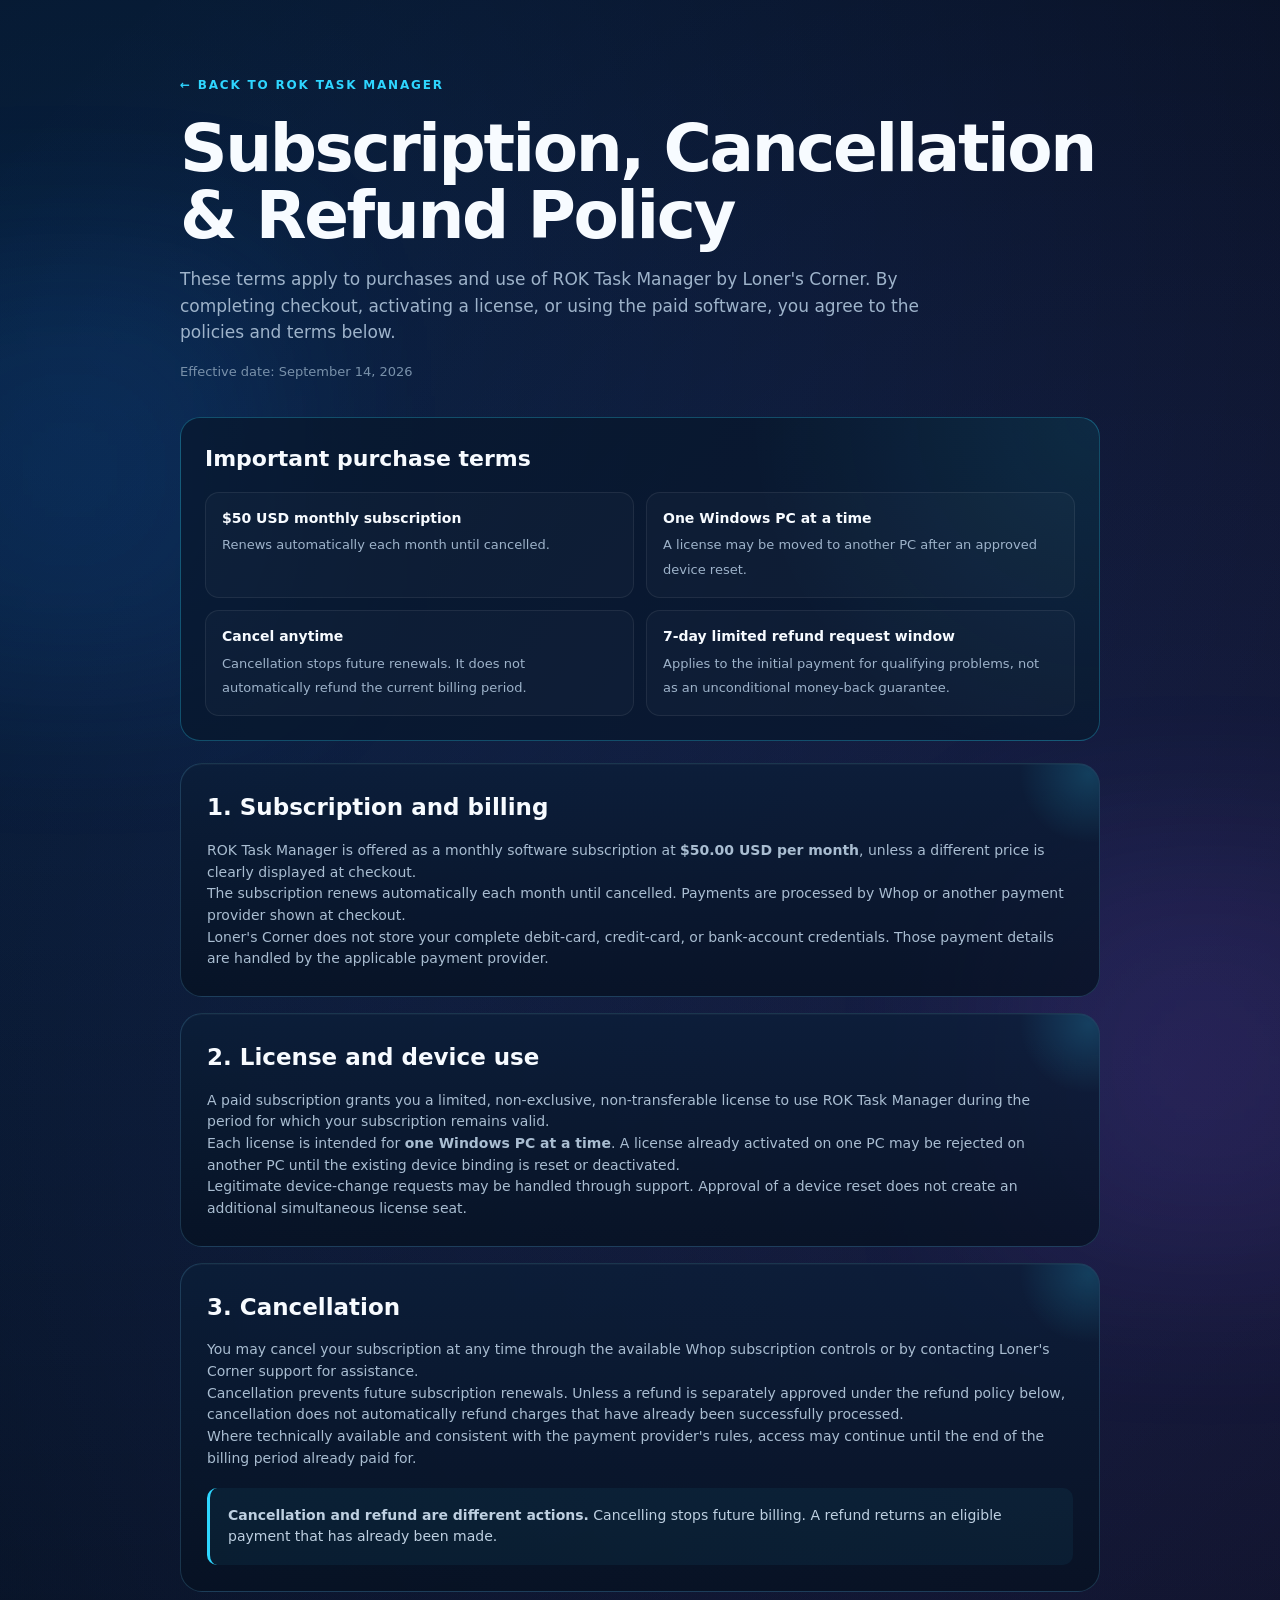
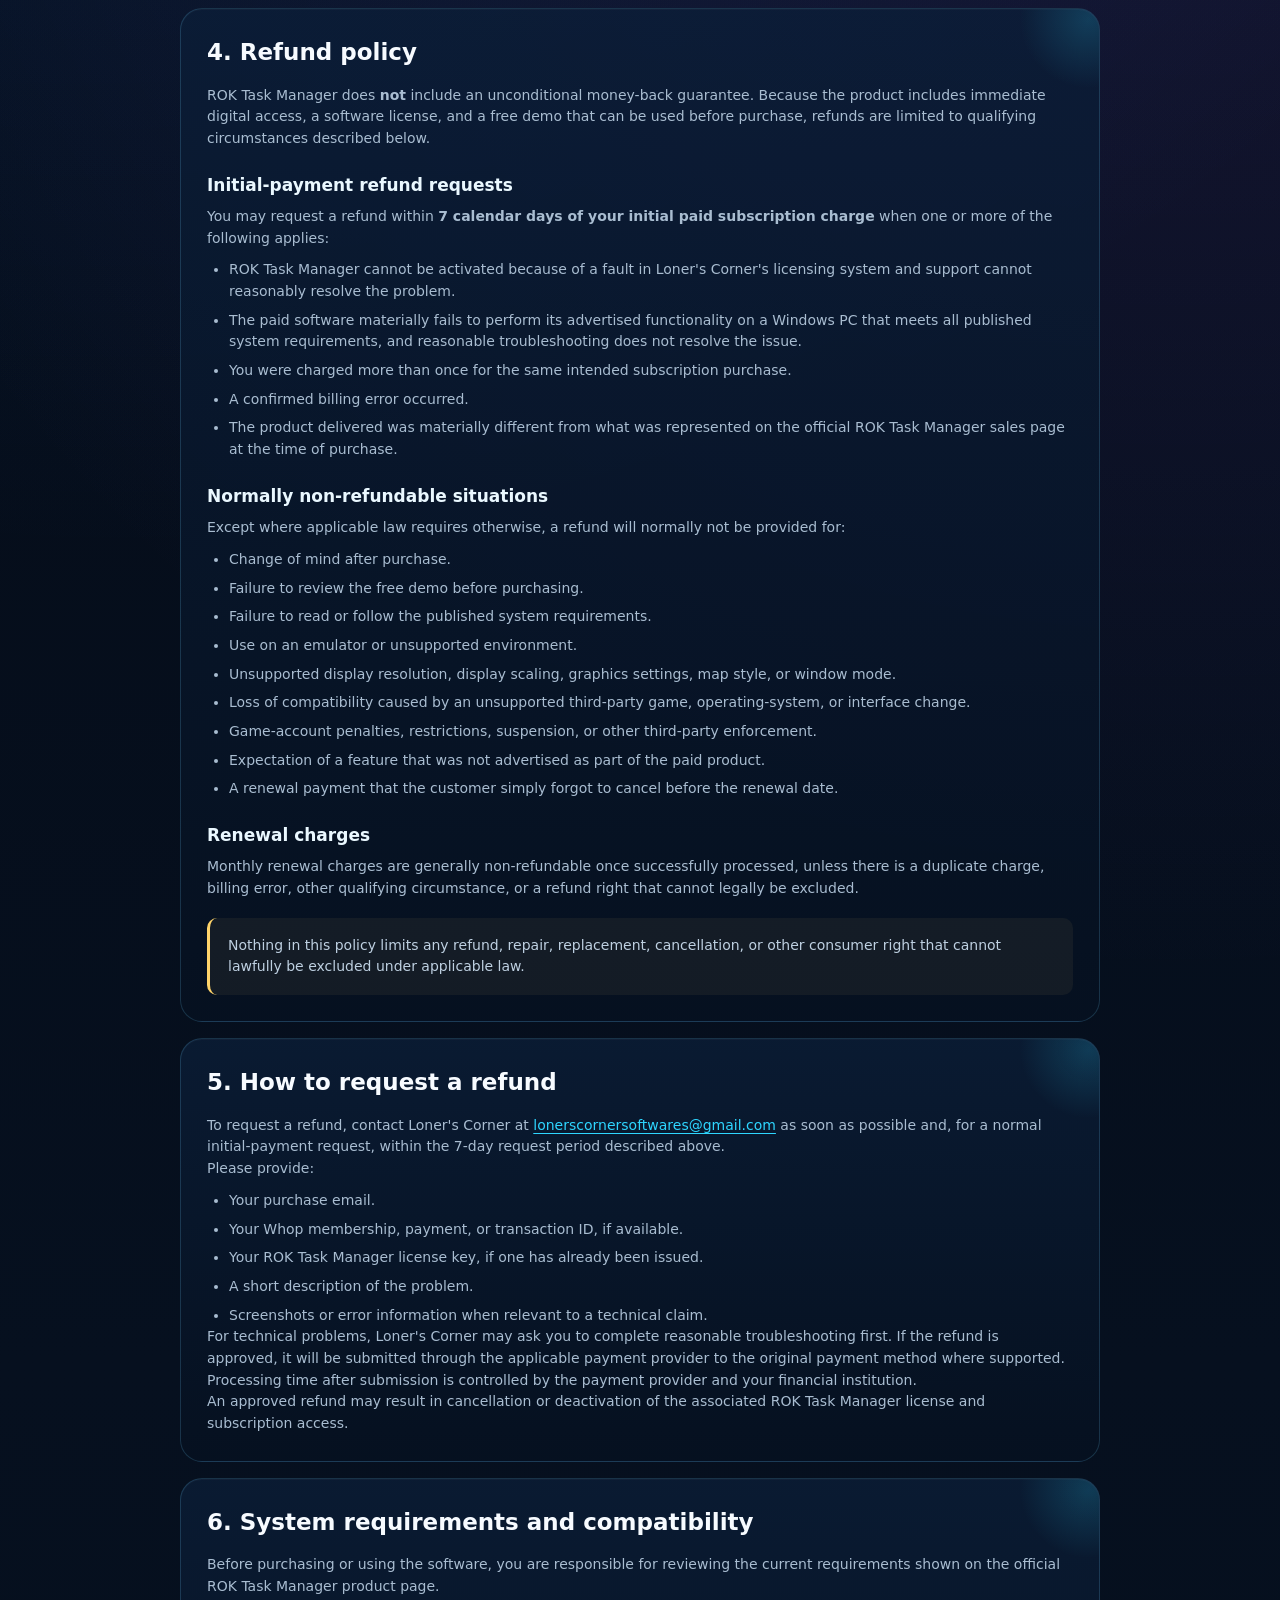
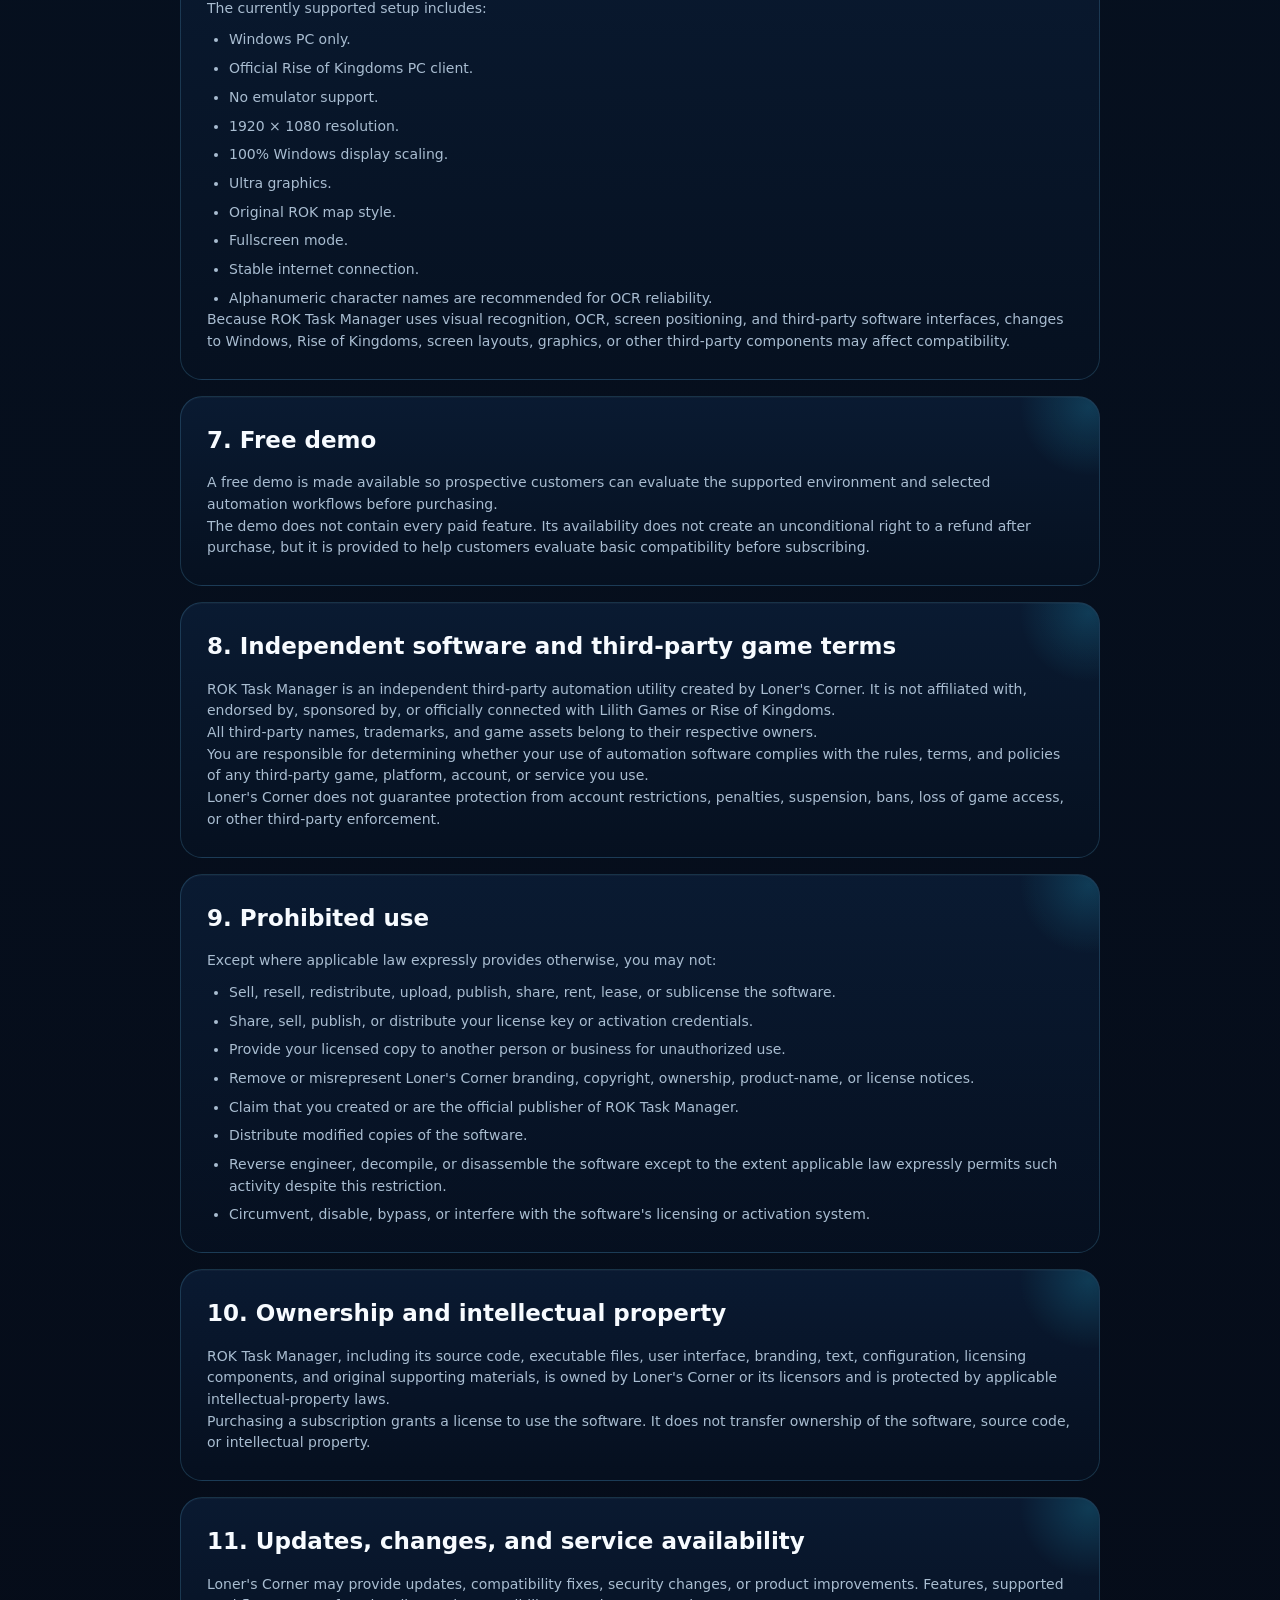
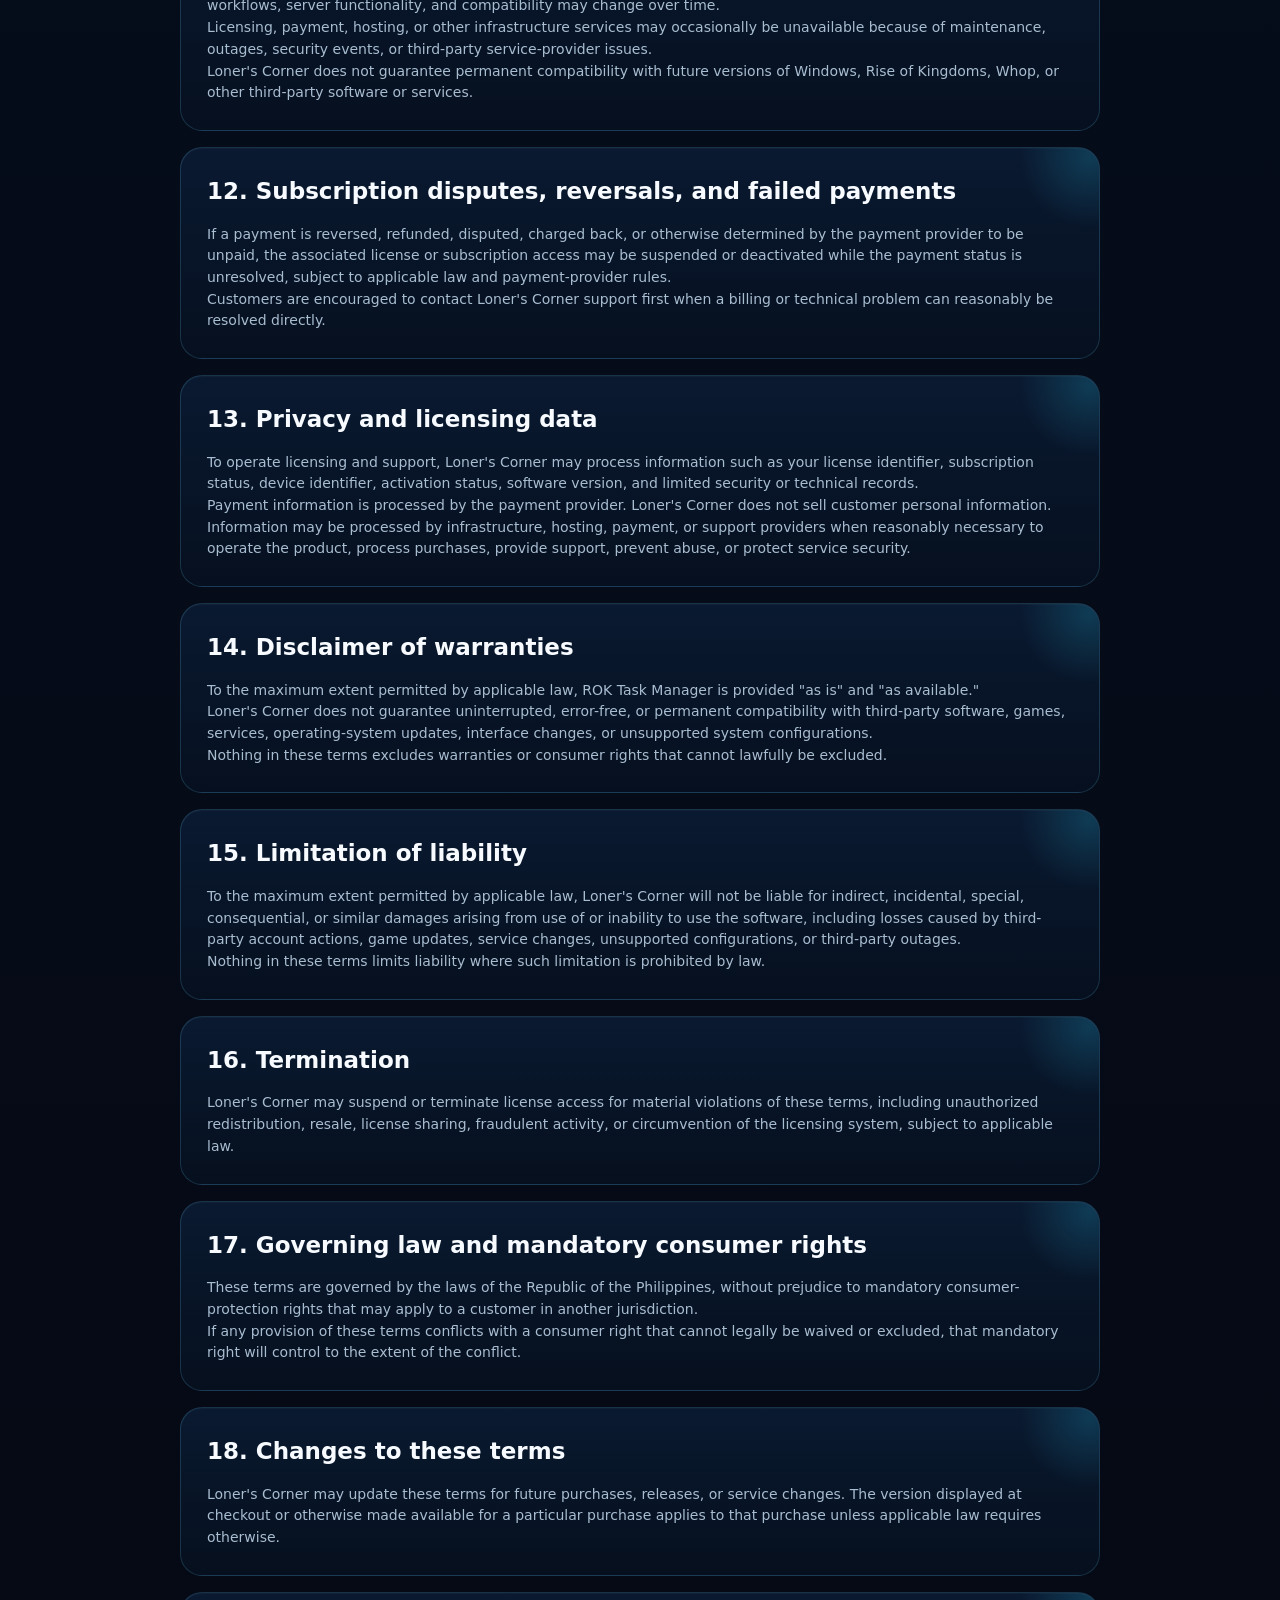
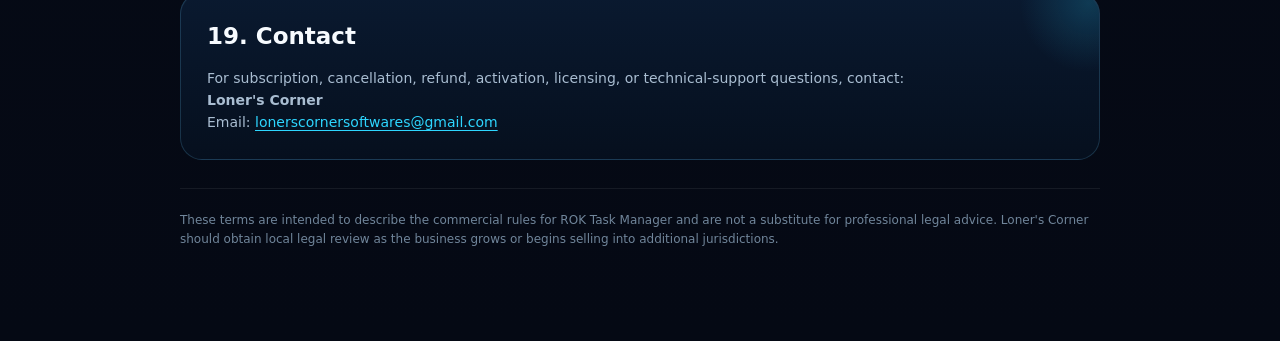
==== commit 69905801: "Switch public checkout to Whop" ====
--- a/legal.html
+++ b/legal.html
@@ -212,7 +212,7 @@
 
         <p>
           The subscription renews automatically each month until cancelled.
-          Payments are processed by PayPal or another payment provider shown at checkout.
+          Payments are processed by Whop or another payment provider shown at checkout.
         </p>
 
         <p>
@@ -245,7 +245,7 @@
         <h2>3. Cancellation</h2>
 
         <p>
-          You may cancel your subscription at any time through the available PayPal
+          You may cancel your subscription at any time through the available Whop
           subscription controls or by contacting Loner's Corner support for assistance.
         </p>
 
@@ -349,8 +349,8 @@
         <p>Please provide:</p>
 
         <ul>
-          <li>Your PayPal purchase email.</li>
-          <li>Your PayPal subscription or transaction ID.</li>
+          <li>Your purchase email.</li>
+          <li>Your Whop membership, payment, or transaction ID, if available.</li>
           <li>Your ROK Task Manager license key, if one has already been issued.</li>
           <li>A short description of the problem.</li>
           <li>Screenshots or error information when relevant to a technical claim.</li>
@@ -490,7 +490,7 @@
 
         <p>
           Loner's Corner does not guarantee permanent compatibility with future versions of
-          Windows, Rise of Kingdoms, PayPal, or other third-party software or services.
+          Windows, Rise of Kingdoms, Whop, or other third-party software or services.
         </p>
       </section>
 
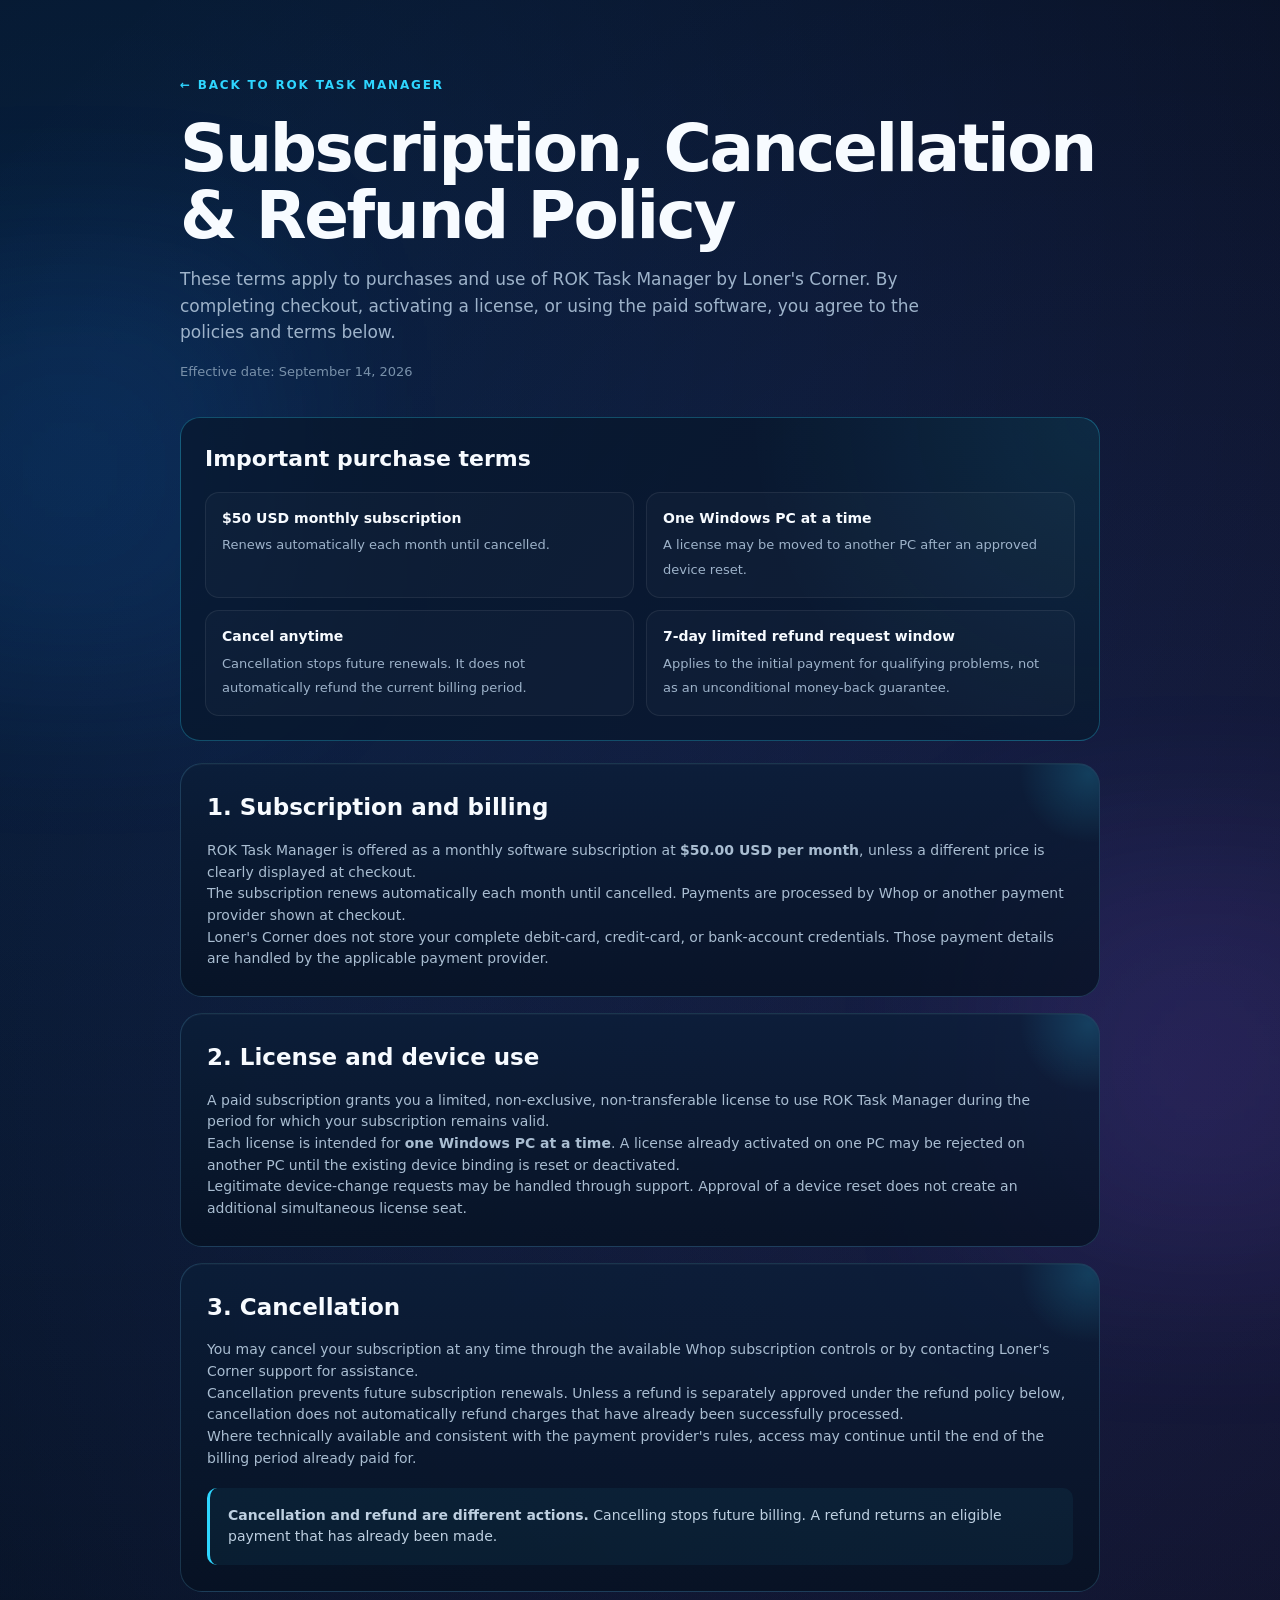
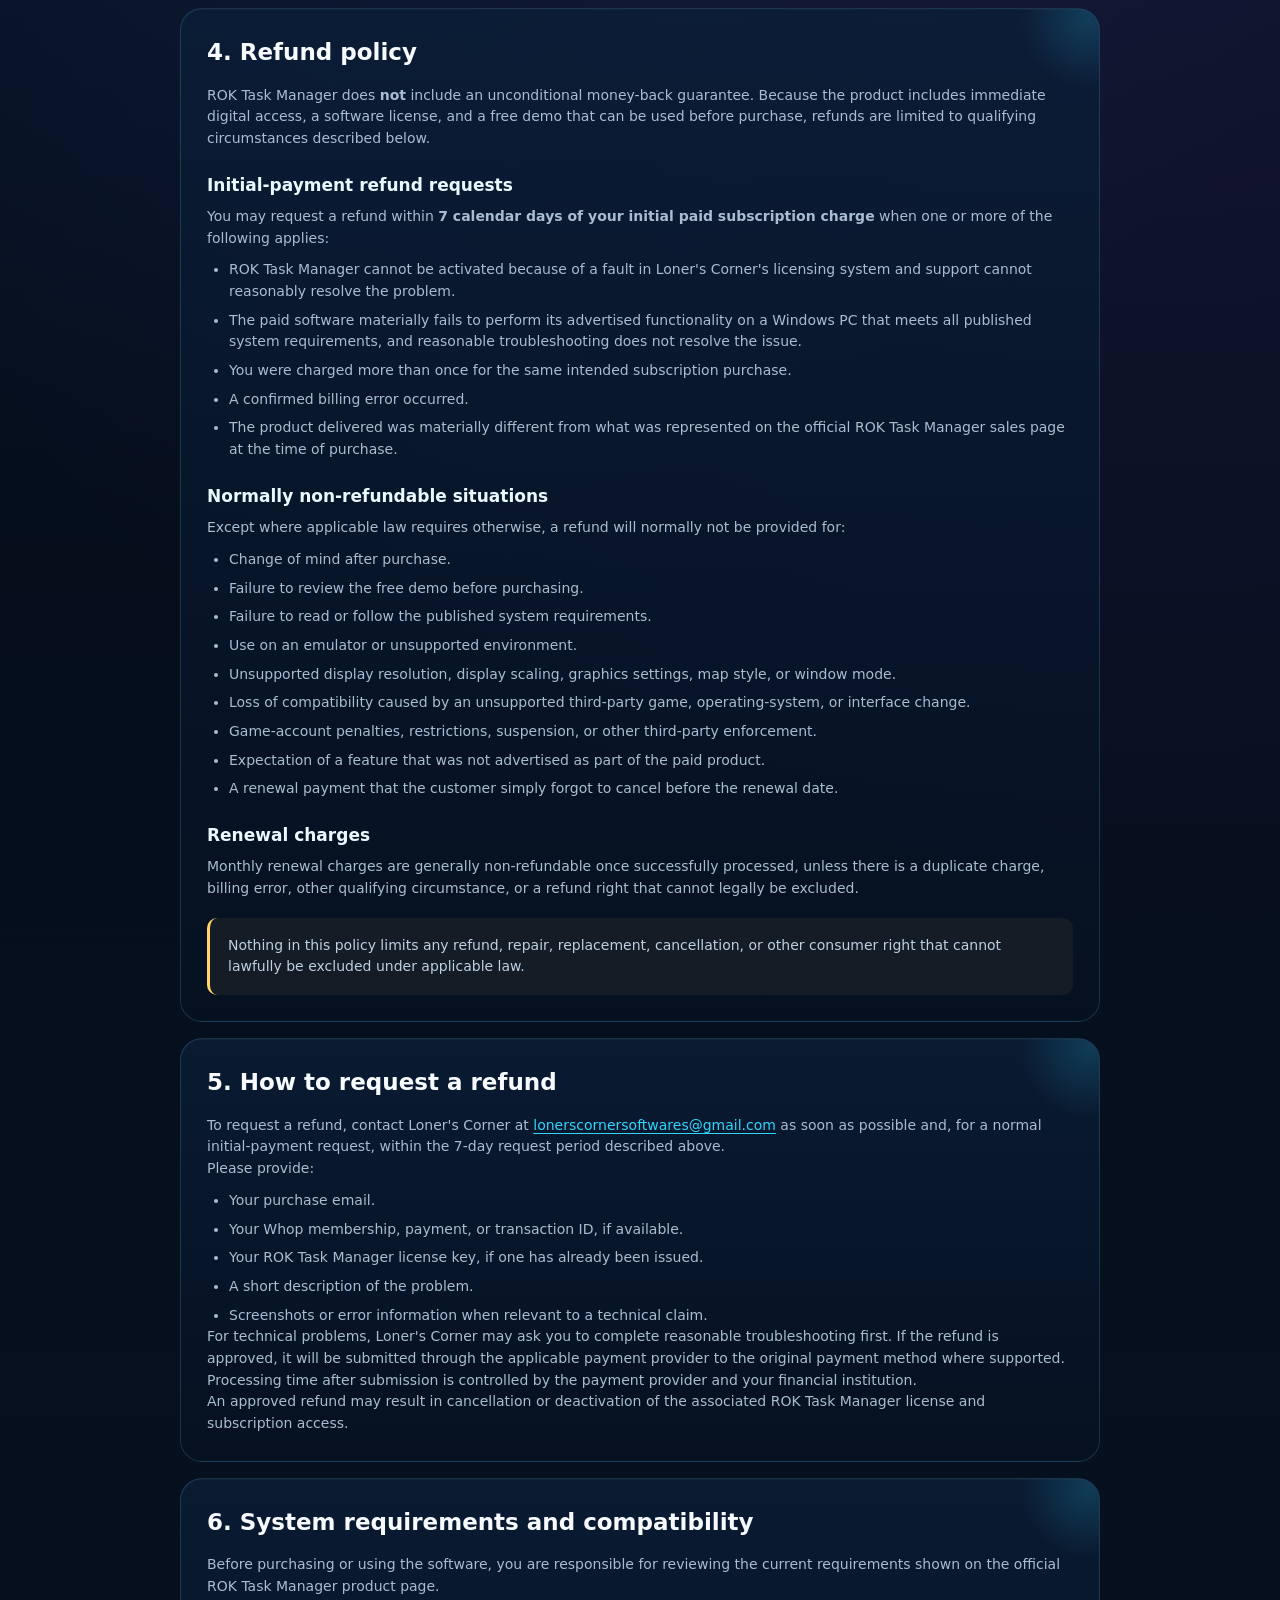
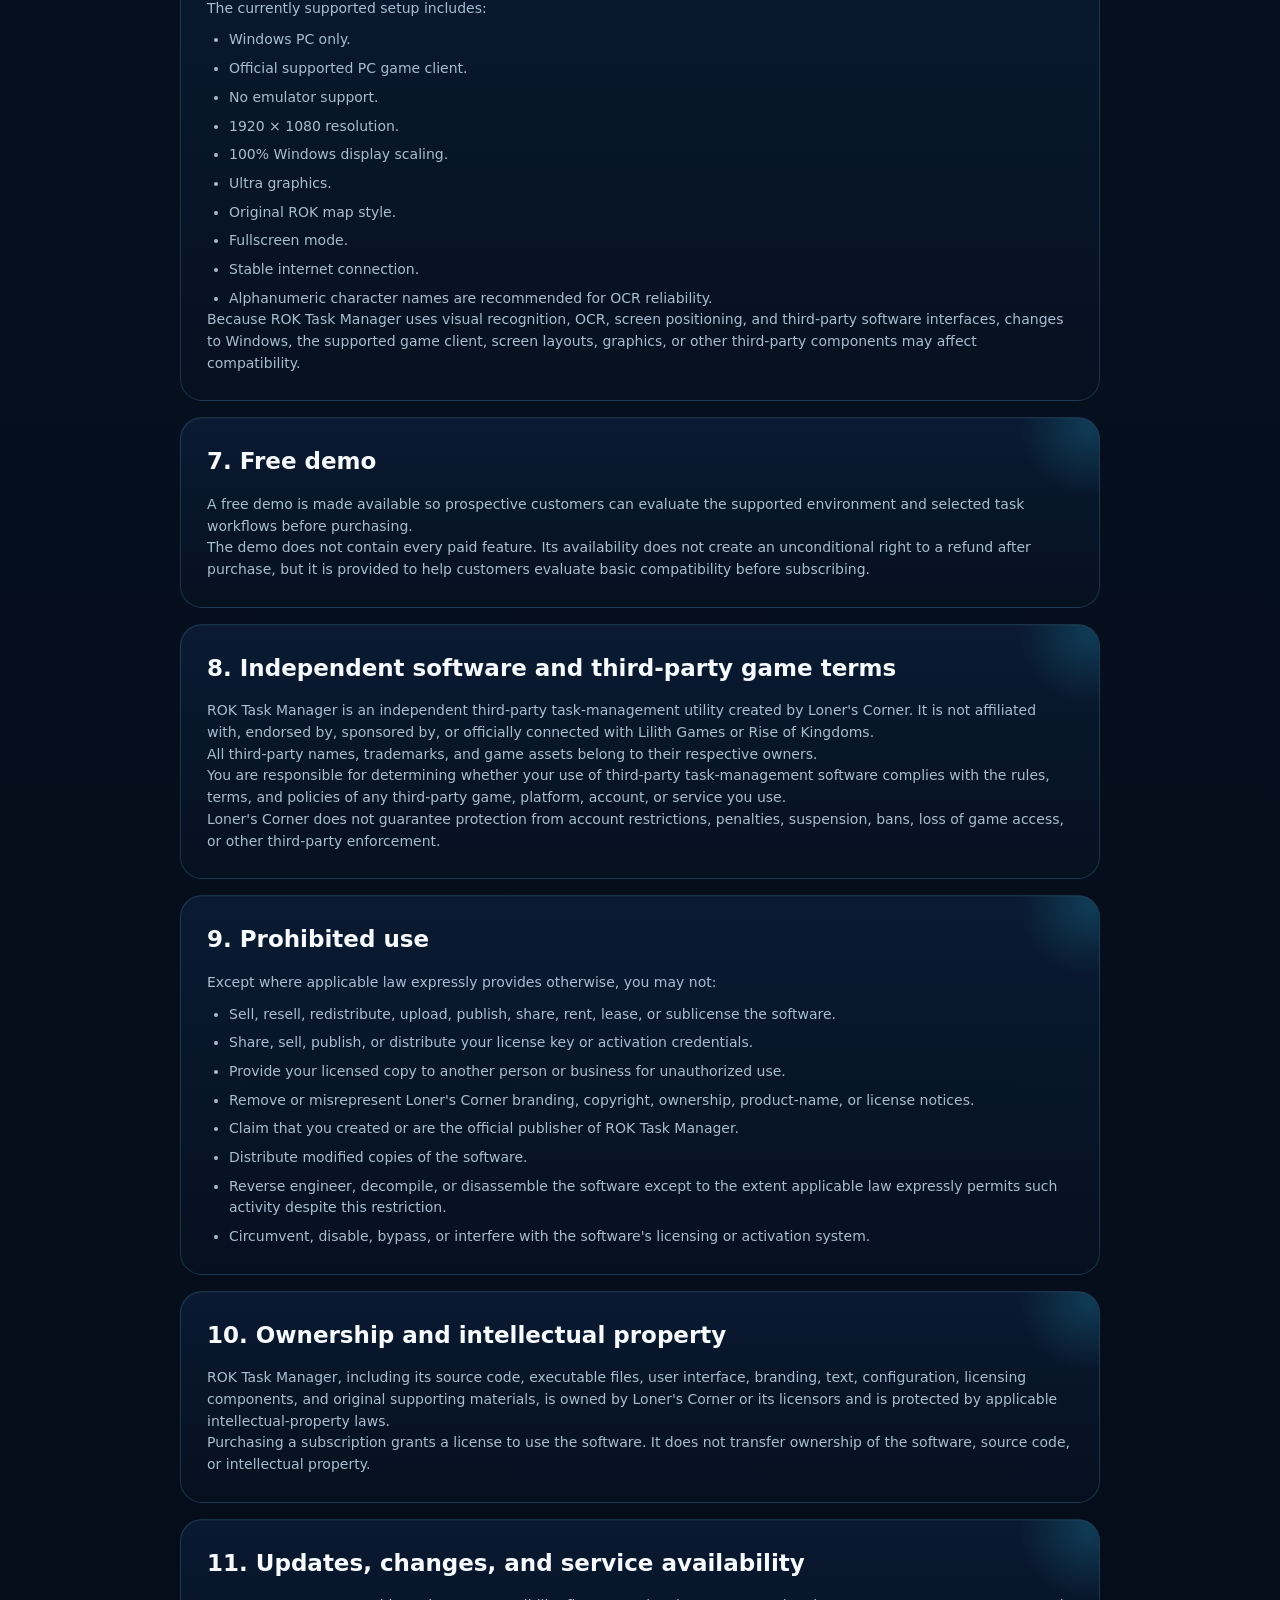
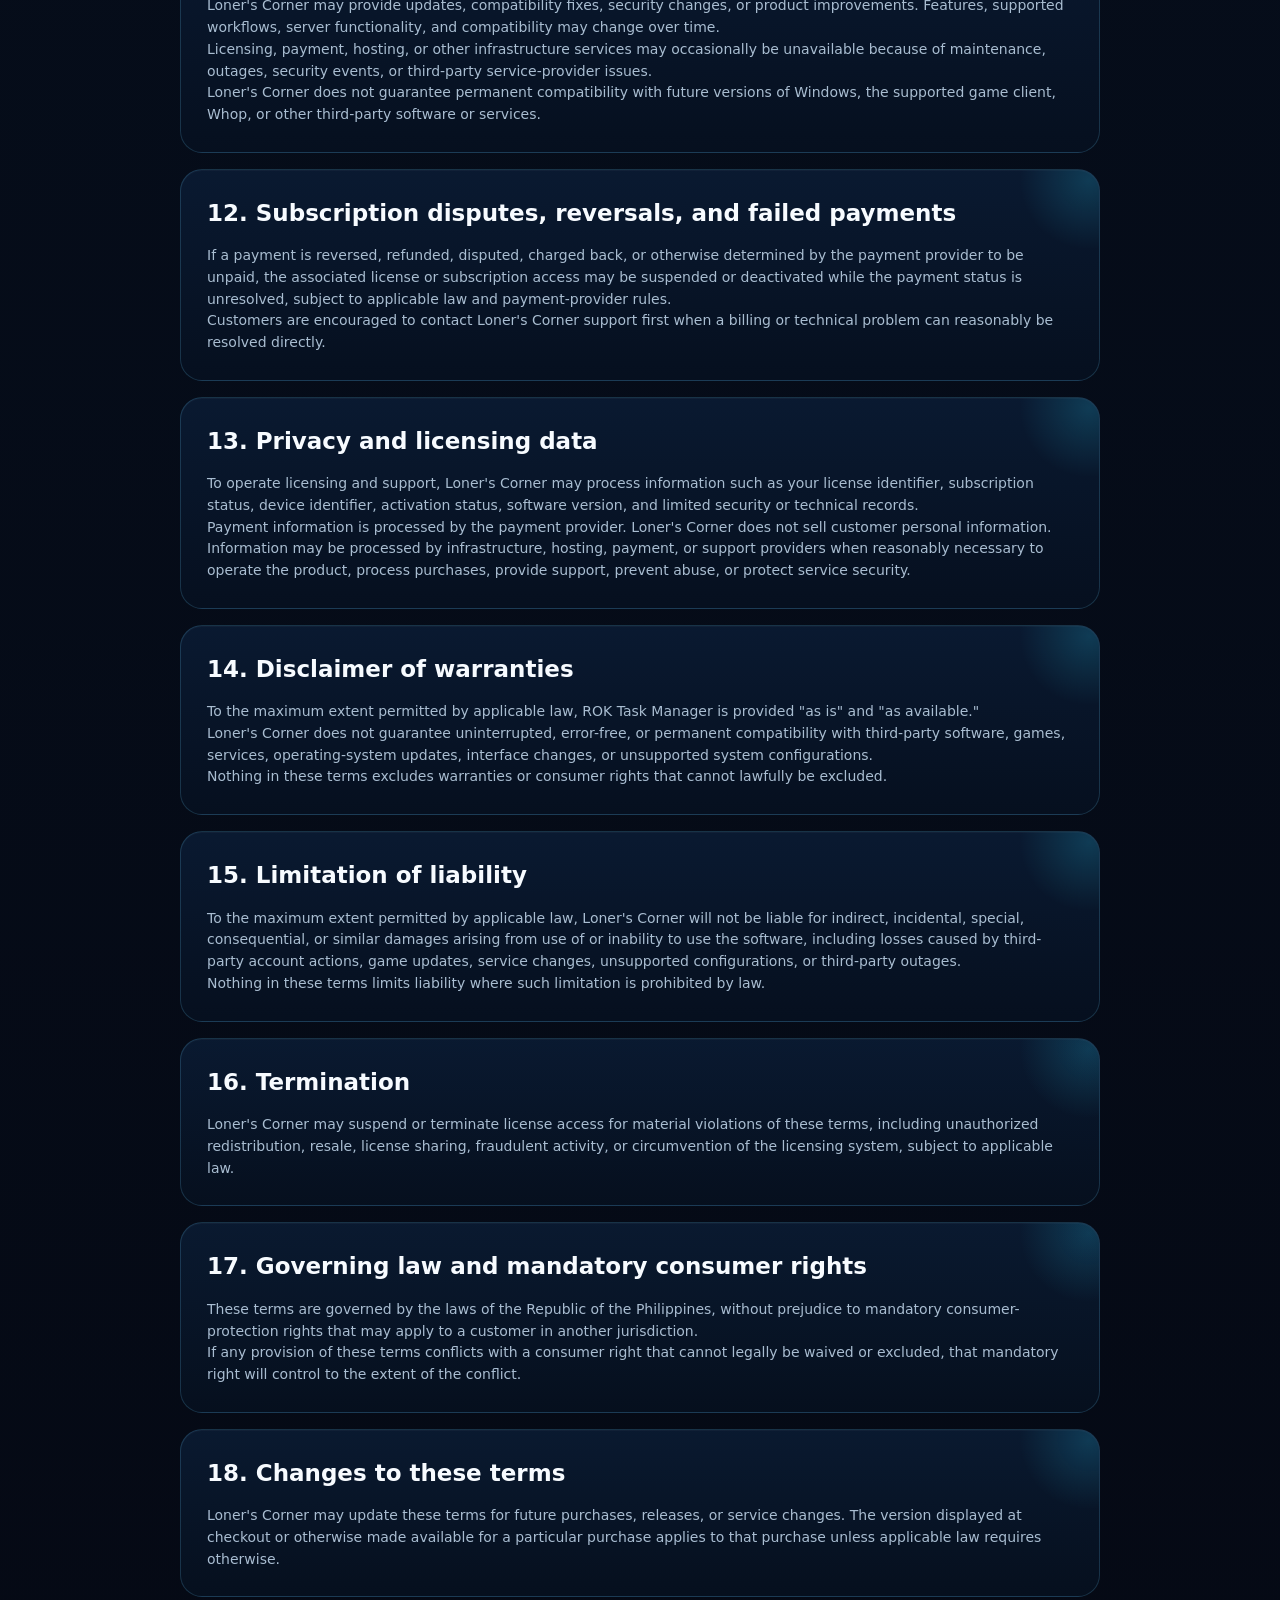
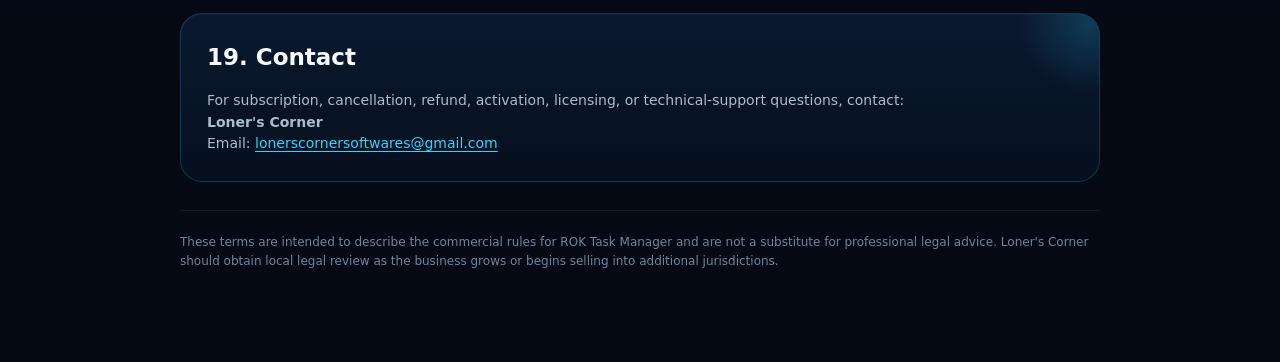
==== commit 1b287e57: "task focused webpage" ====
--- a/legal.html
+++ b/legal.html
@@ -382,7 +382,7 @@
 
         <ul>
           <li>Windows PC only.</li>
-          <li>Official Rise of Kingdoms PC client.</li>
+          <li>Official supported PC game client.</li>
           <li>No emulator support.</li>
           <li>1920 × 1080 resolution.</li>
           <li>100% Windows display scaling.</li>
@@ -395,7 +395,7 @@
 
         <p>
           Because ROK Task Manager uses visual recognition, OCR, screen positioning, and
-          third-party software interfaces, changes to Windows, Rise of Kingdoms, screen
+          third-party software interfaces, changes to Windows, the supported game client, screen
           layouts, graphics, or other third-party components may affect compatibility.
         </p>
       </section>
@@ -405,7 +405,7 @@
 
         <p>
           A free demo is made available so prospective customers can evaluate the supported
-          environment and selected automation workflows before purchasing.
+          environment and selected task workflows before purchasing.
         </p>
 
         <p>
@@ -419,7 +419,7 @@
         <h2>8. Independent software and third-party game terms</h2>
 
         <p>
-          ROK Task Manager is an independent third-party automation utility created by
+          ROK Task Manager is an independent third-party task-management utility created by
           Loner's Corner. It is not affiliated with, endorsed by, sponsored by, or officially
           connected with Lilith Games or Rise of Kingdoms.
         </p>
@@ -429,7 +429,7 @@
         </p>
 
         <p>
-          You are responsible for determining whether your use of automation software complies
+          You are responsible for determining whether your use of third-party task-management software complies
           with the rules, terms, and policies of any third-party game, platform, account, or
           service you use.
         </p>
@@ -490,7 +490,7 @@
 
         <p>
           Loner's Corner does not guarantee permanent compatibility with future versions of
-          Windows, Rise of Kingdoms, Whop, or other third-party software or services.
+          Windows, the supported game client, Whop, or other third-party software or services.
         </p>
       </section>
 
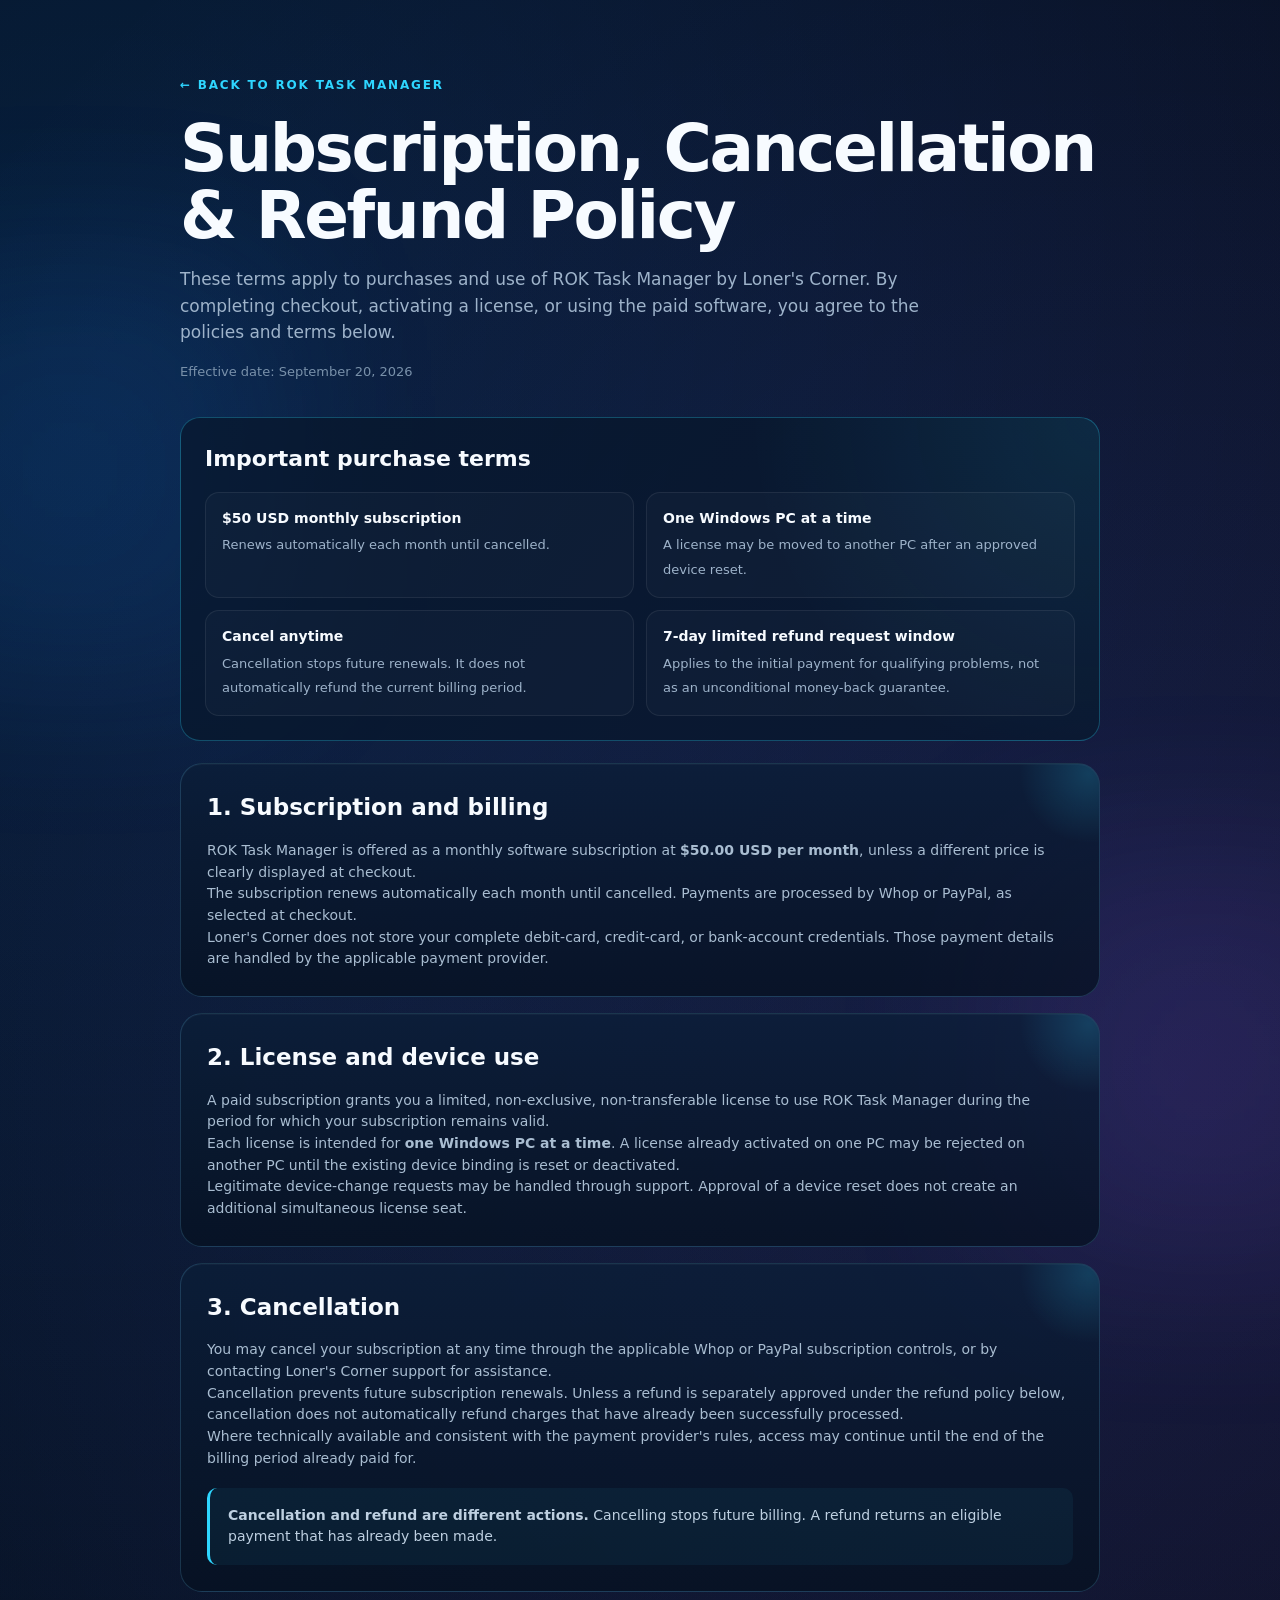
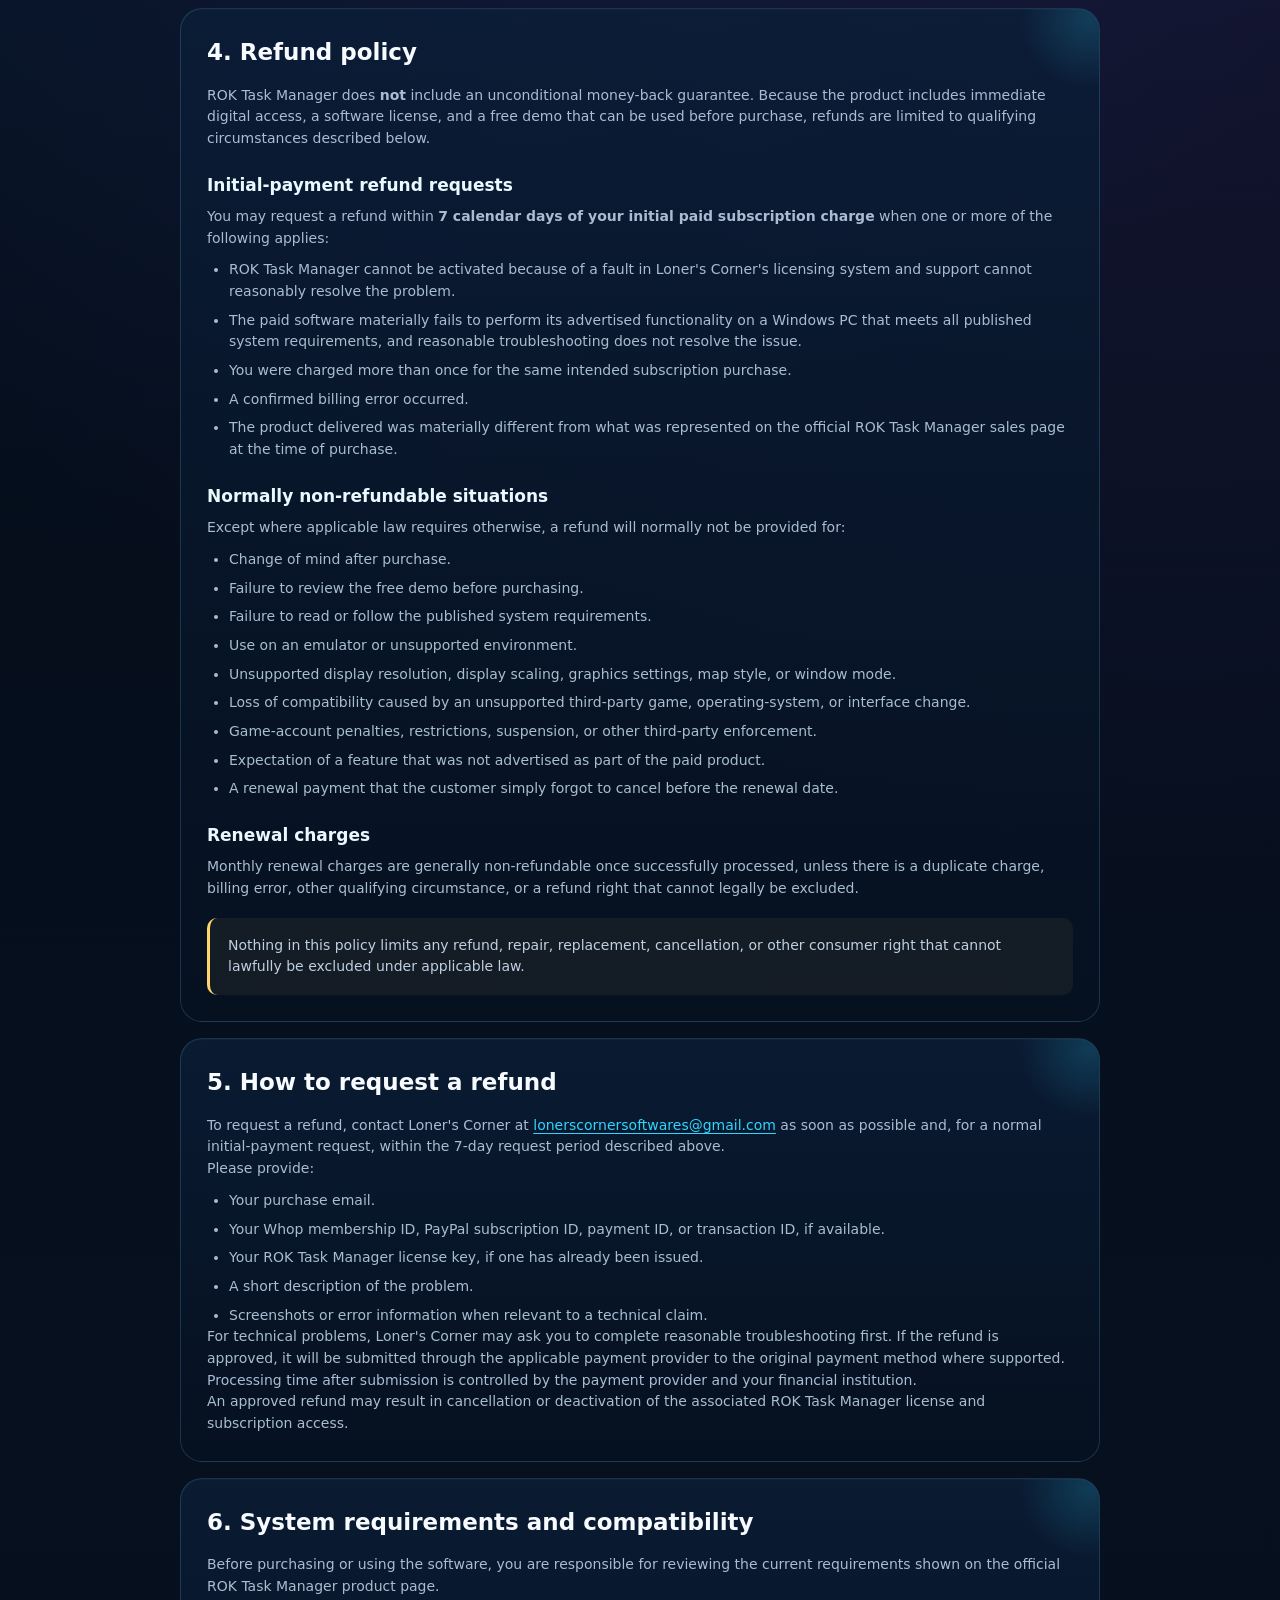
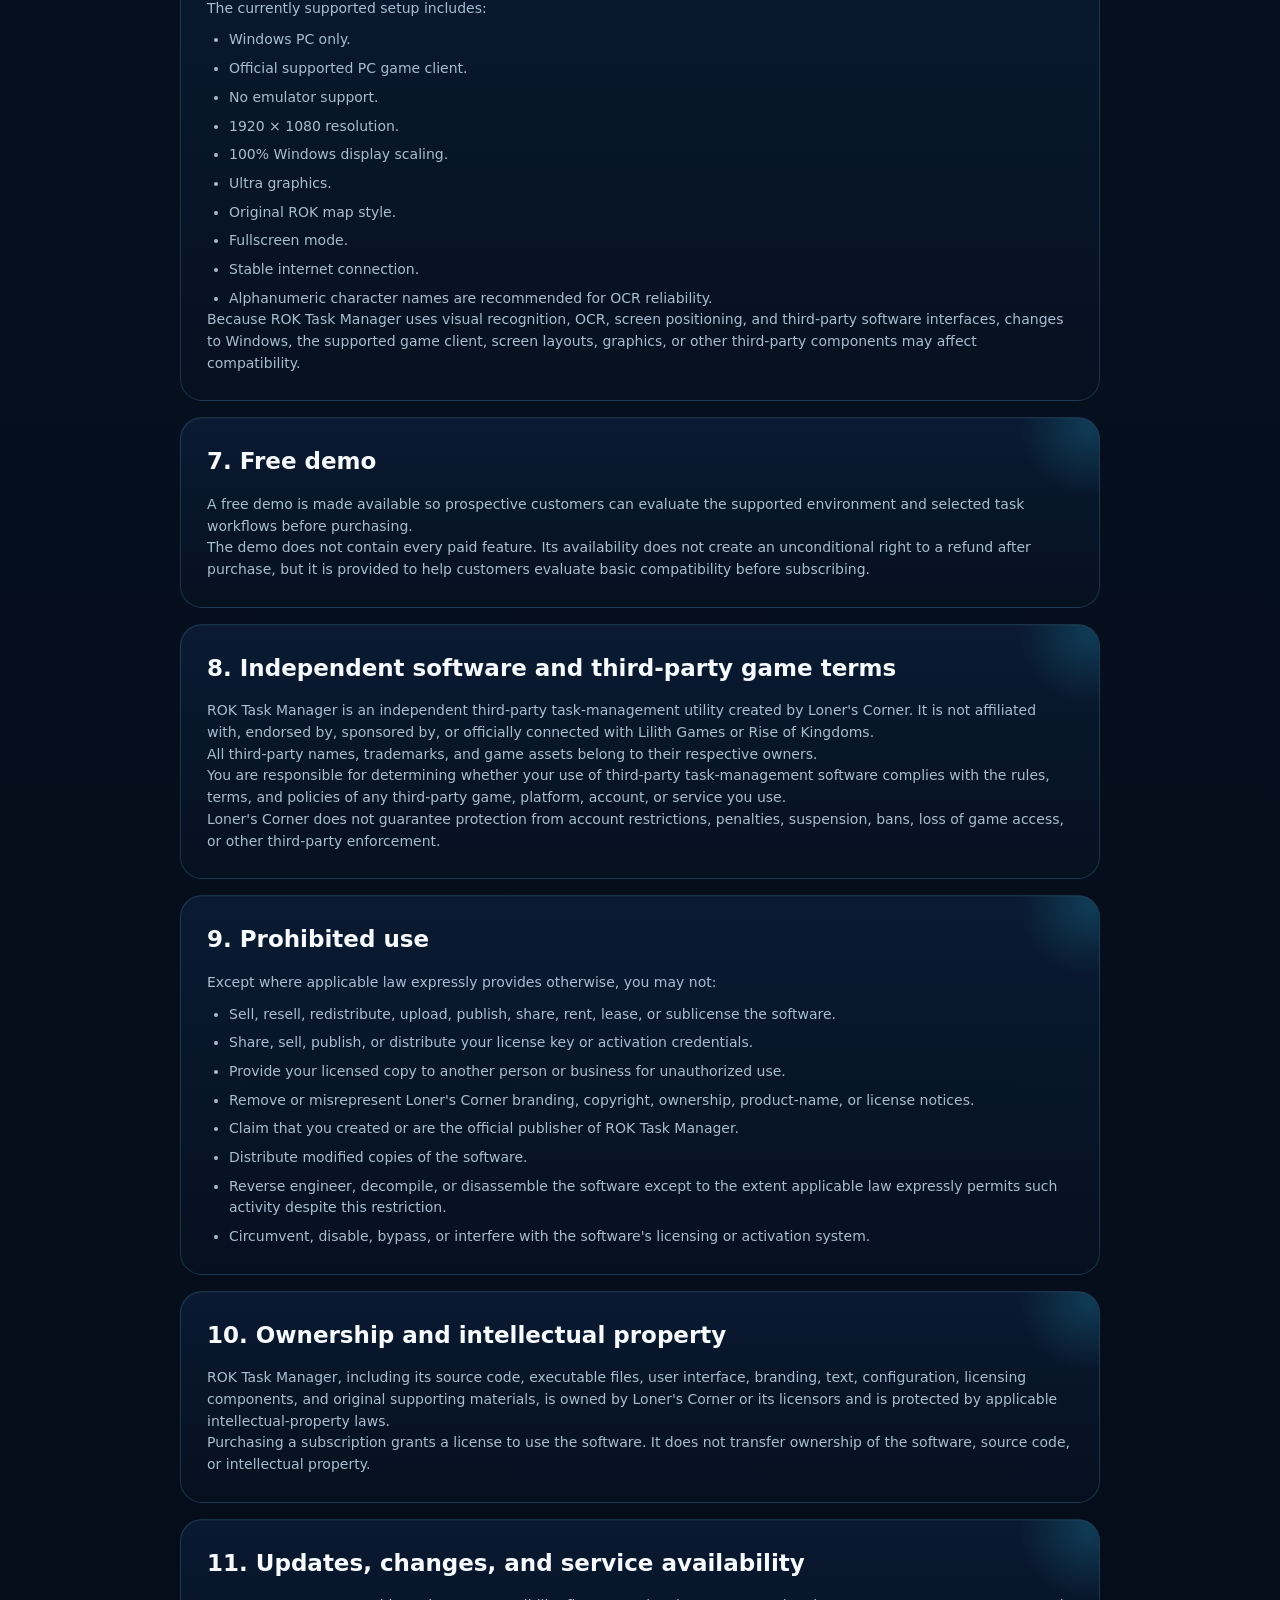
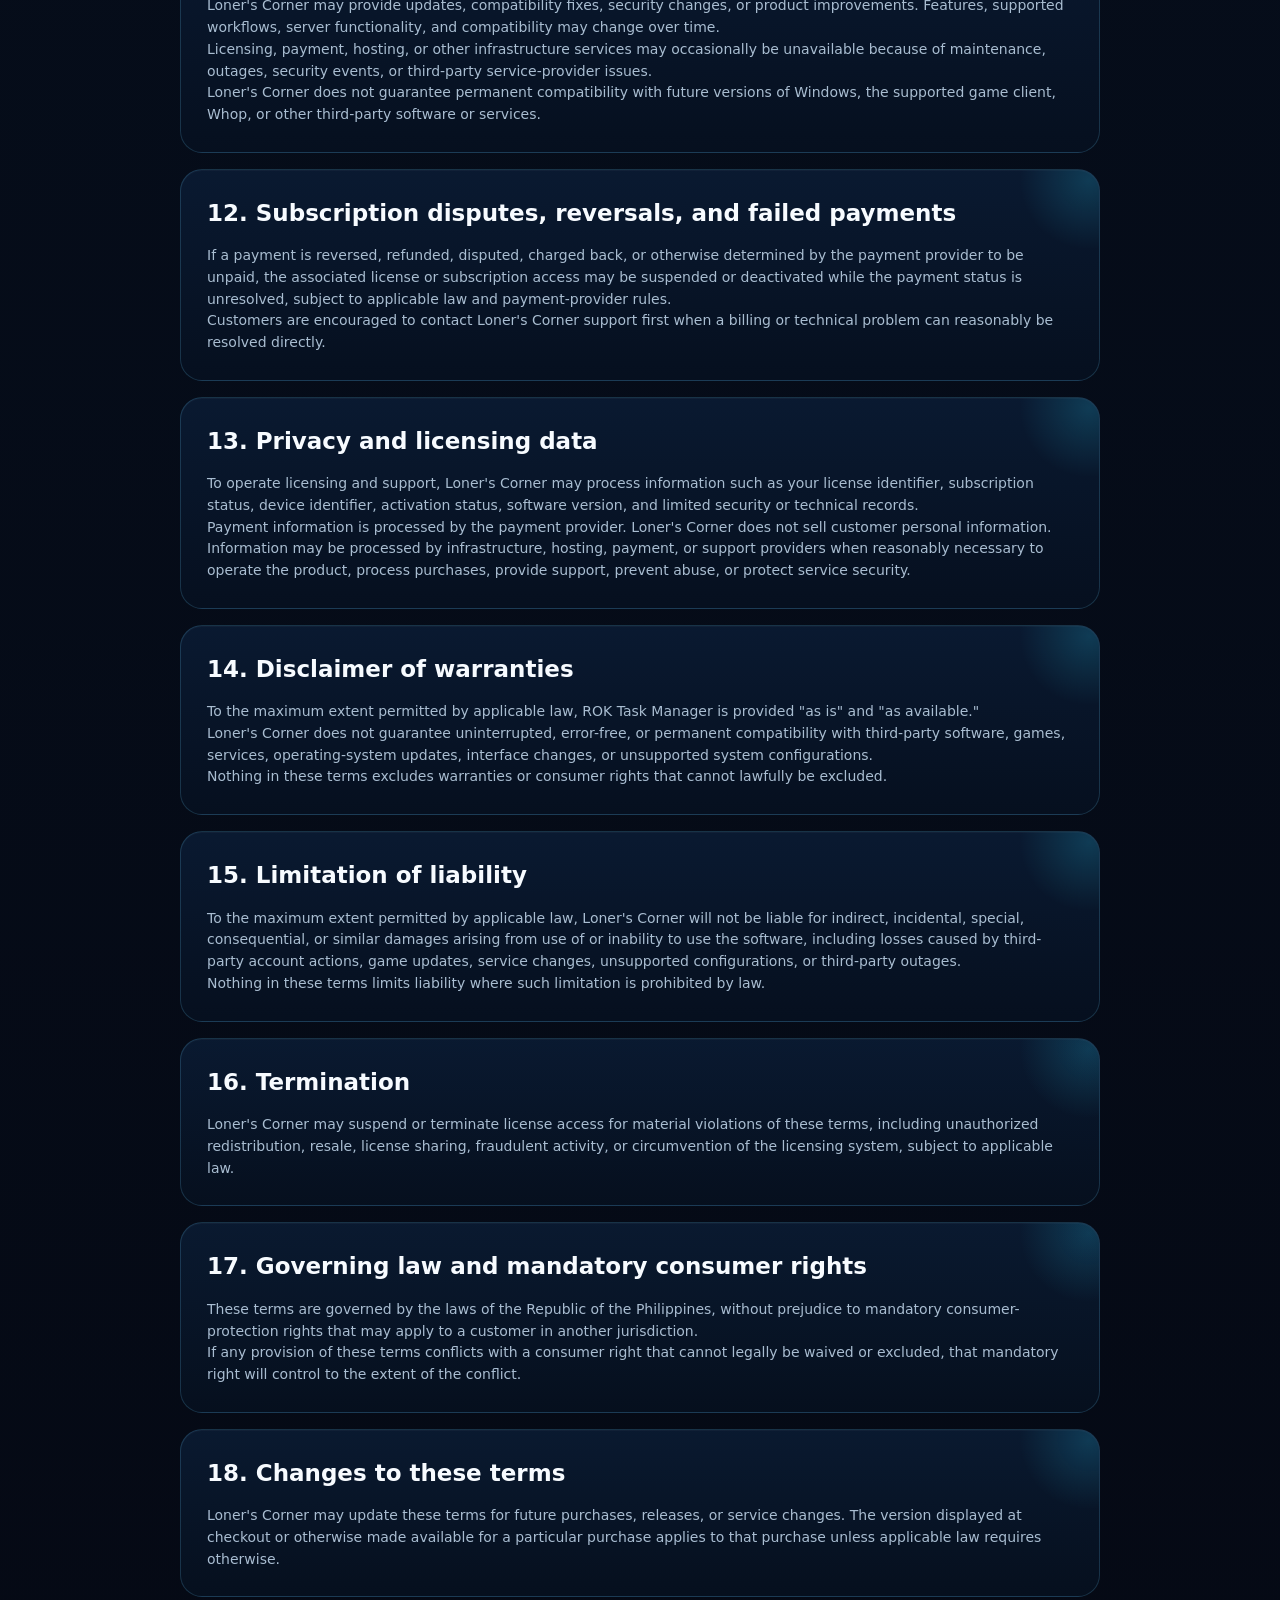
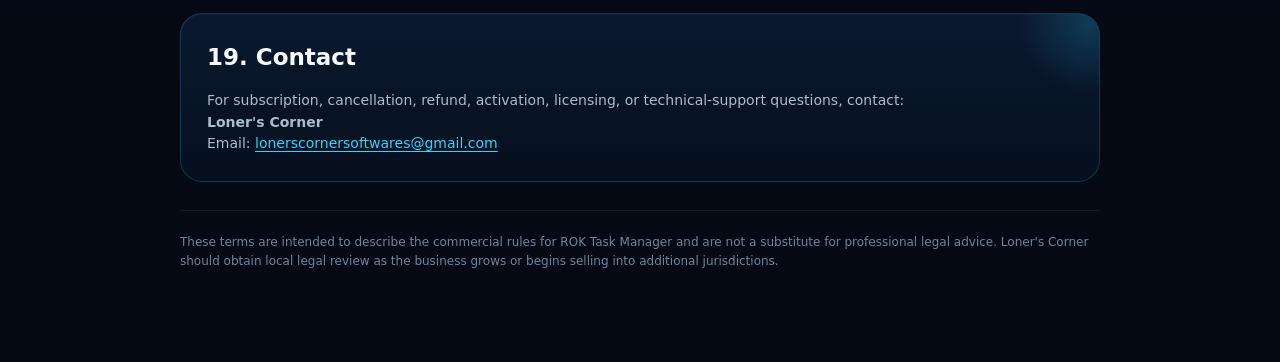
==== commit a6479646: "Paypal Monthly" ====
--- a/legal.html
+++ b/legal.html
@@ -174,7 +174,7 @@
         By completing checkout, activating a license, or using the paid software, you
         agree to the policies and terms below.
       </p>
-      <p class="legal-updated">Effective date: September 14, 2026</p>
+      <p class="legal-updated">Effective date: September 20, 2026</p>
 
       <section class="legal-summary">
         <h2>Important purchase terms</h2>
@@ -212,7 +212,7 @@
 
         <p>
           The subscription renews automatically each month until cancelled.
-          Payments are processed by Whop or another payment provider shown at checkout.
+          Payments are processed by Whop or PayPal, as selected at checkout.
         </p>
 
         <p>
@@ -245,8 +245,8 @@
         <h2>3. Cancellation</h2>
 
         <p>
-          You may cancel your subscription at any time through the available Whop
-          subscription controls or by contacting Loner's Corner support for assistance.
+          You may cancel your subscription at any time through the applicable Whop or PayPal
+          subscription controls, or by contacting Loner's Corner support for assistance.
         </p>
 
         <p>
@@ -350,7 +350,7 @@
 
         <ul>
           <li>Your purchase email.</li>
-          <li>Your Whop membership, payment, or transaction ID, if available.</li>
+          <li>Your Whop membership ID, PayPal subscription ID, payment ID, or transaction ID, if available.</li>
           <li>Your ROK Task Manager license key, if one has already been issued.</li>
           <li>A short description of the problem.</li>
           <li>Screenshots or error information when relevant to a technical claim.</li>
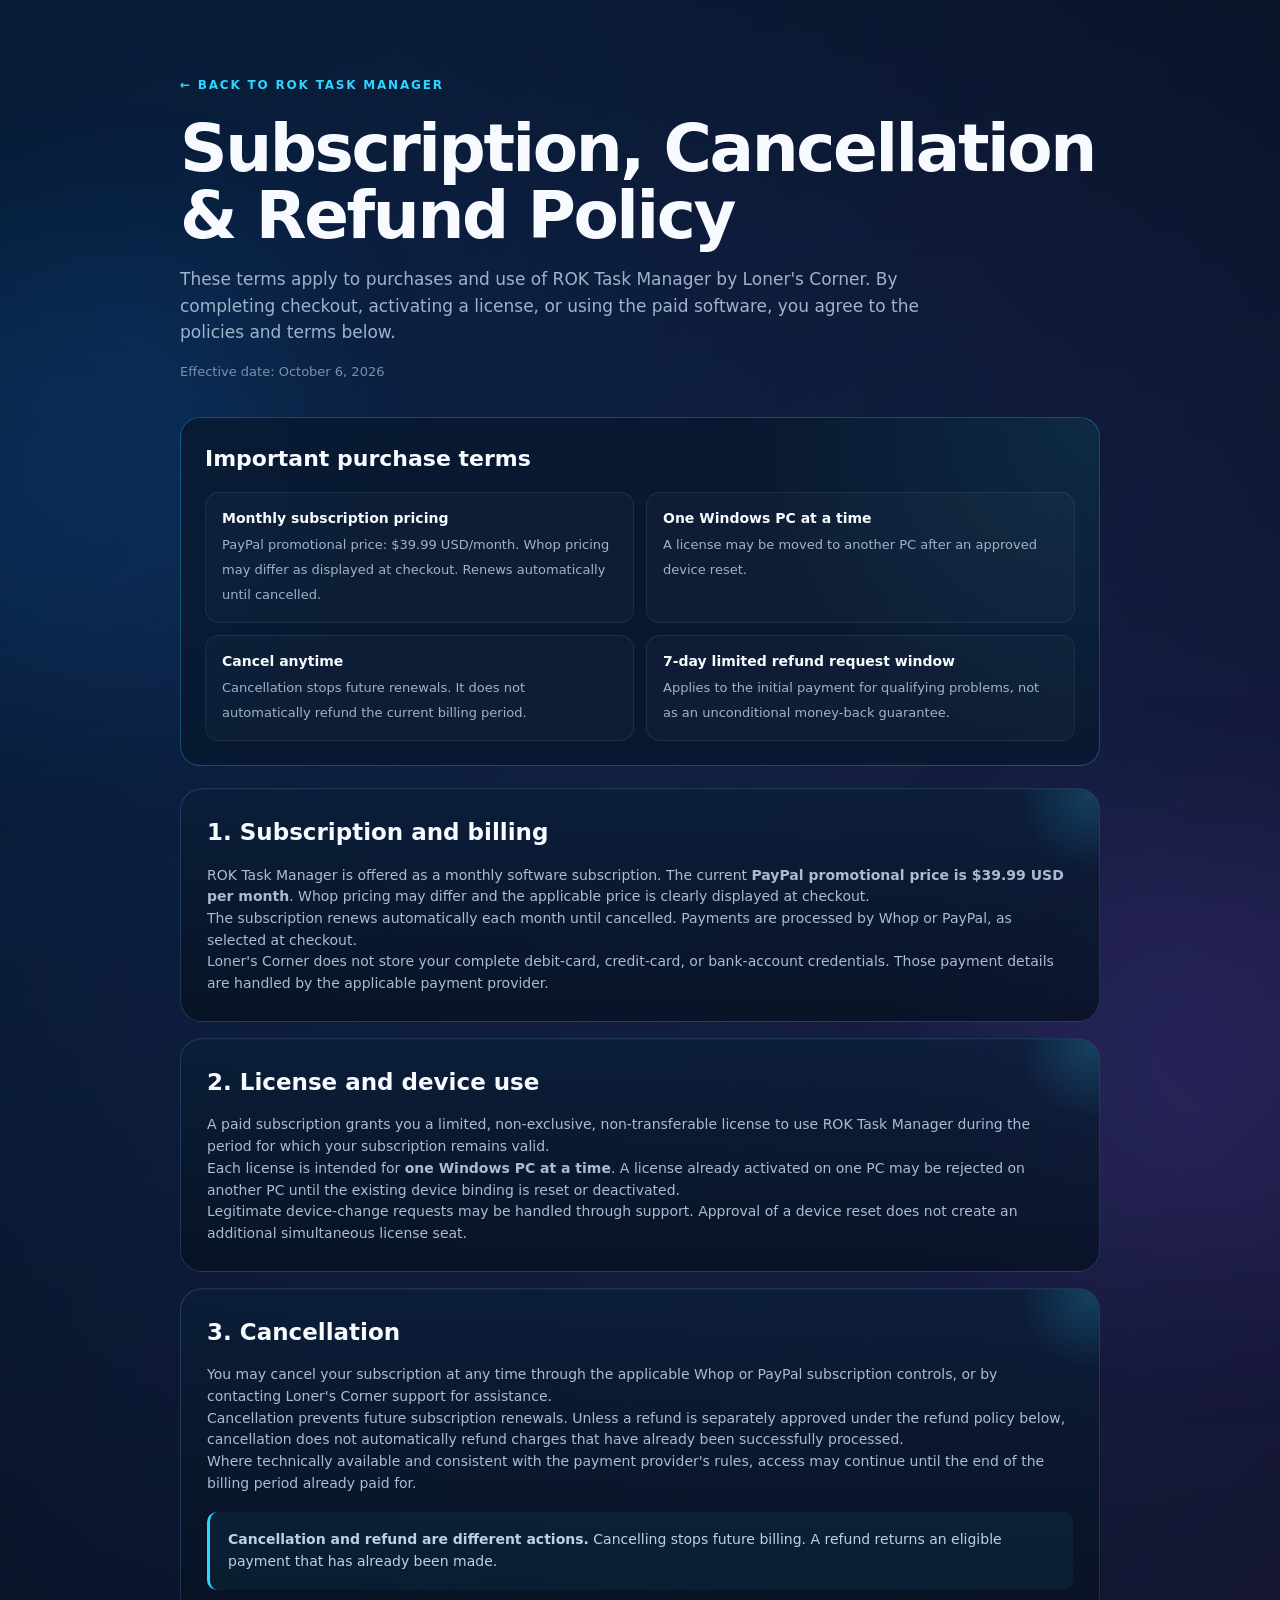
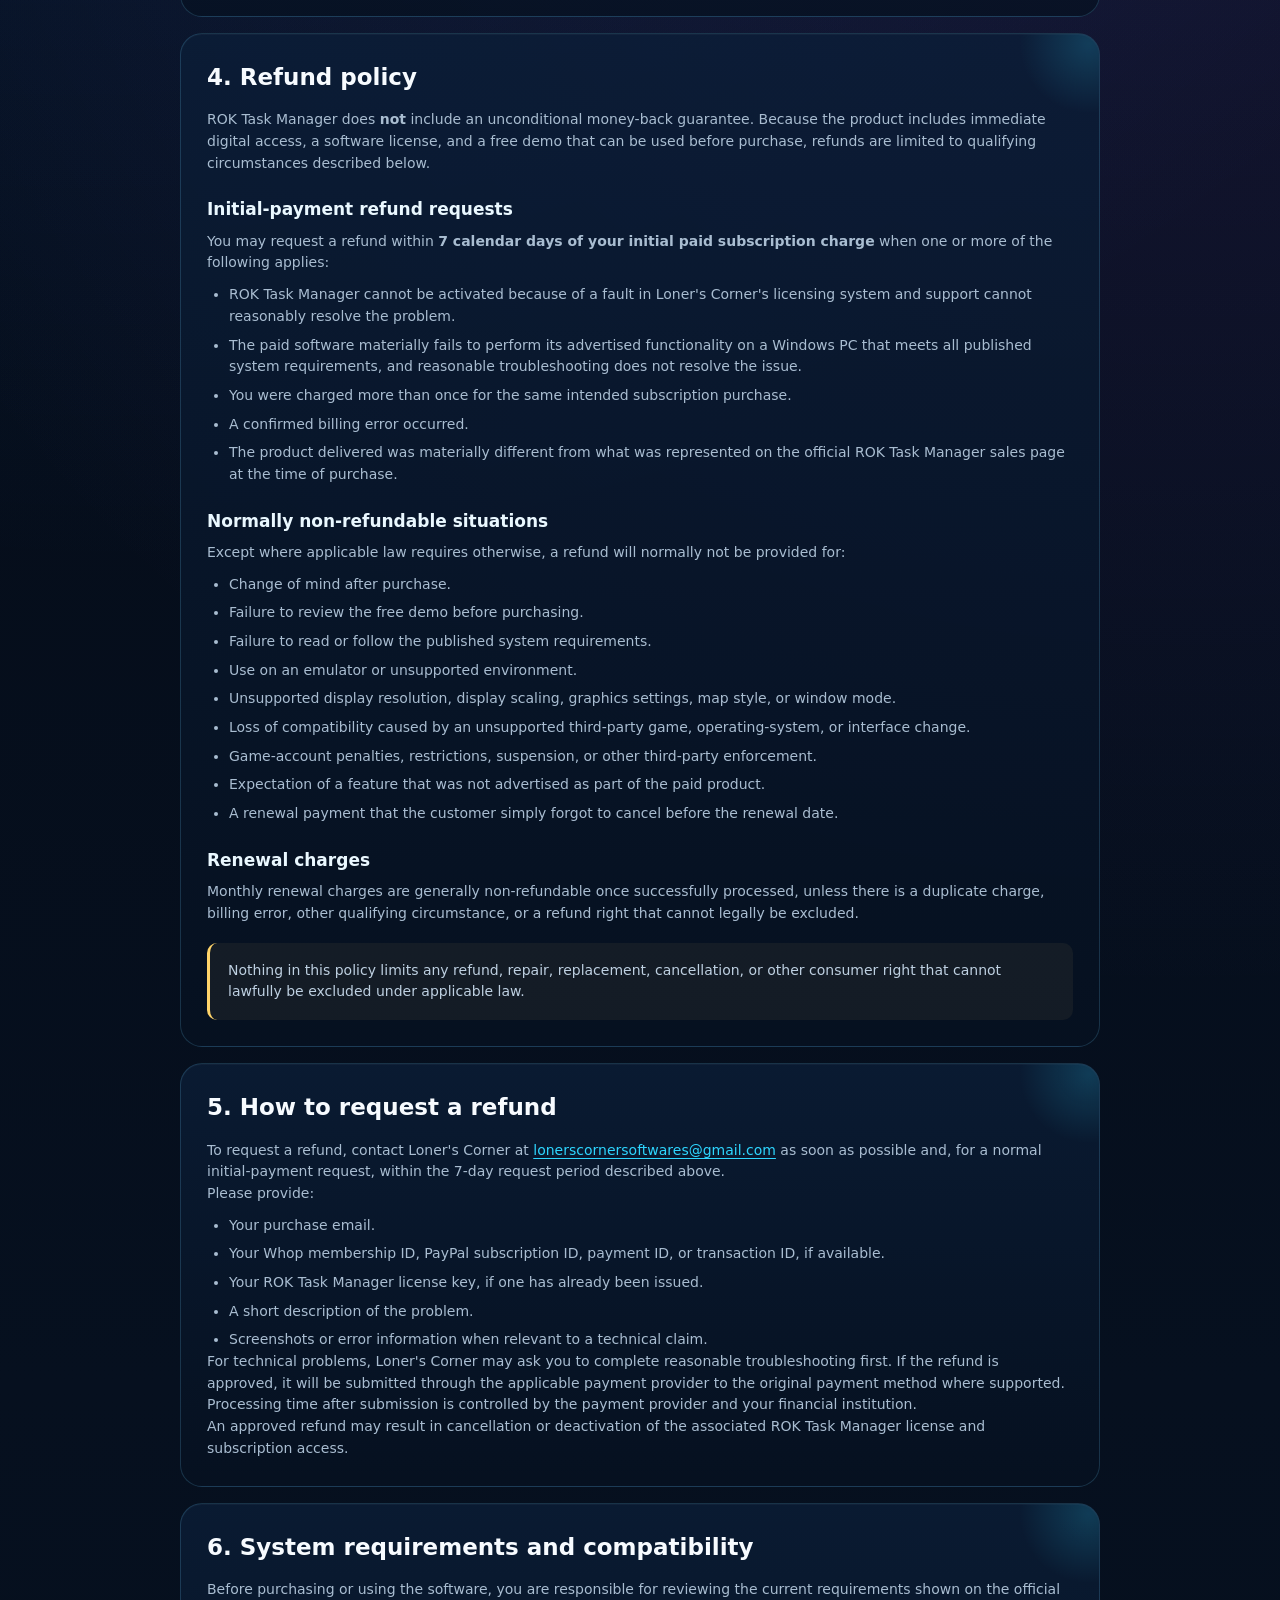
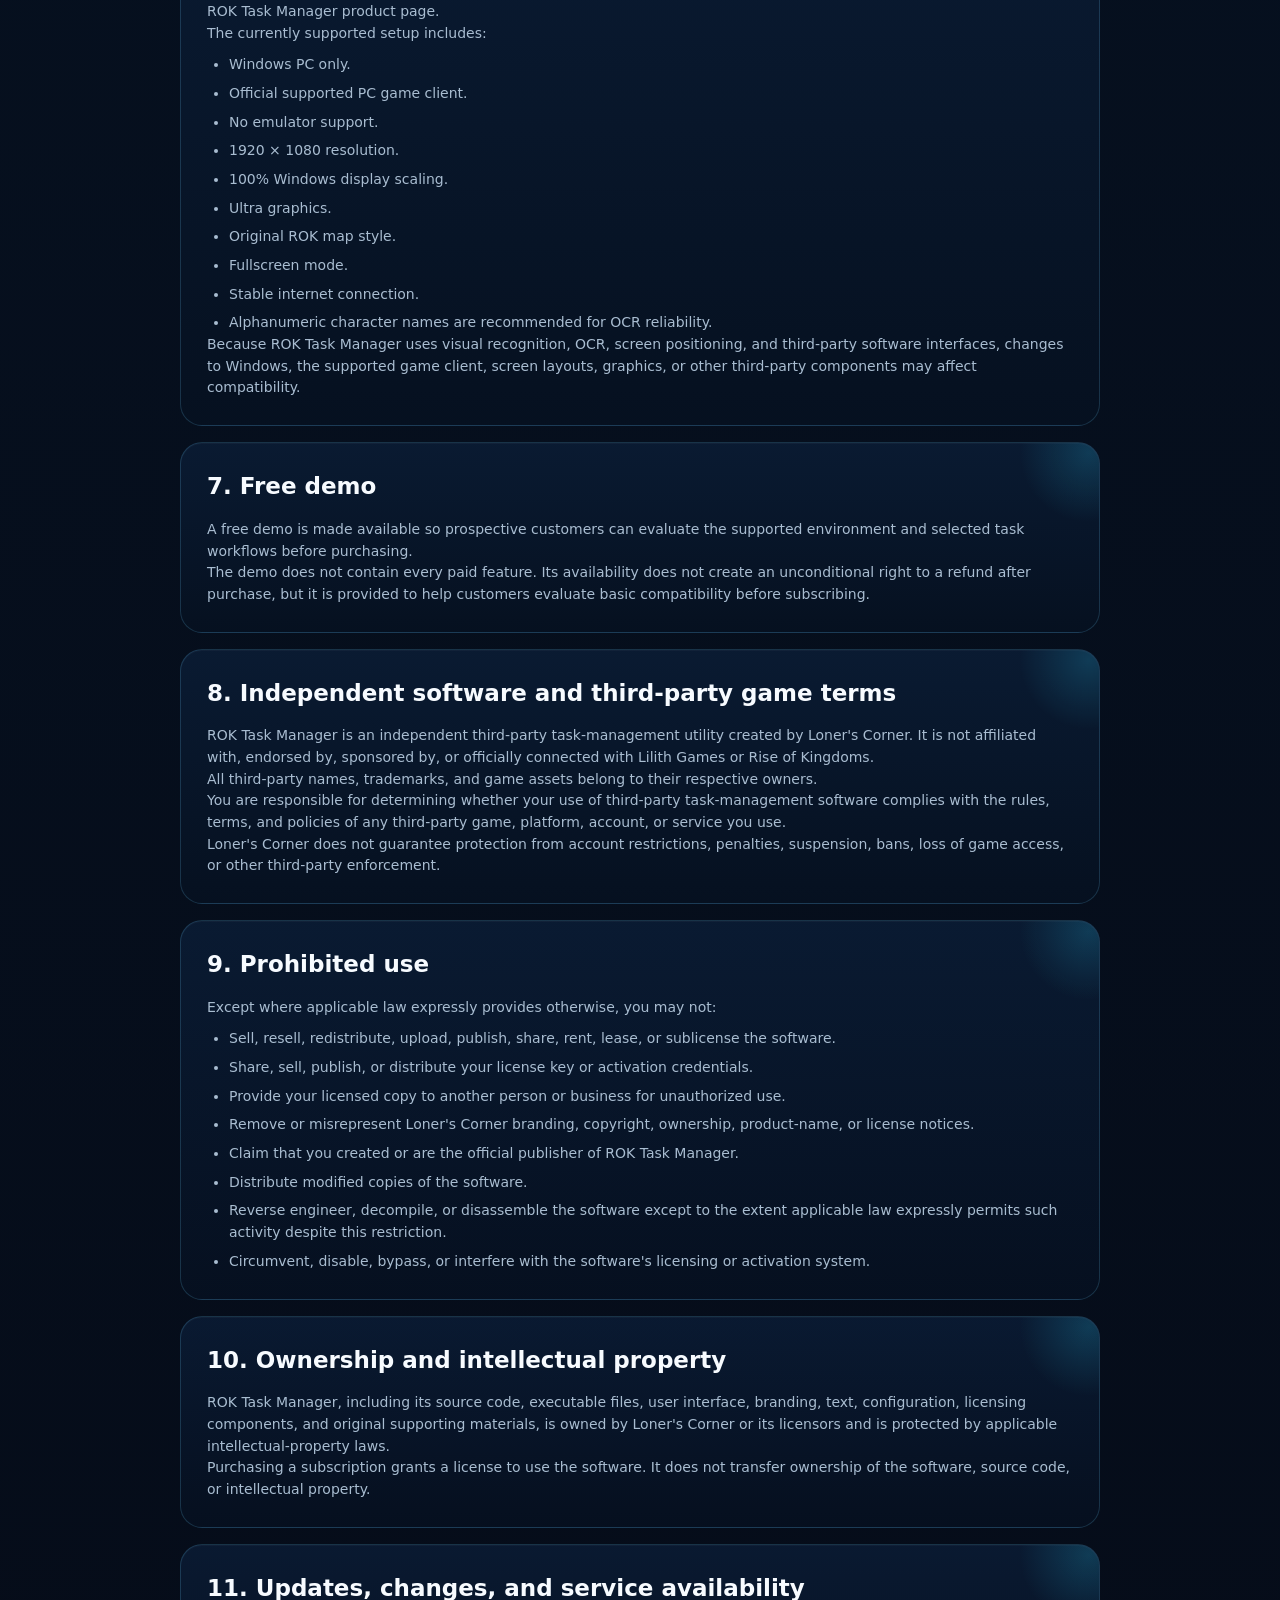
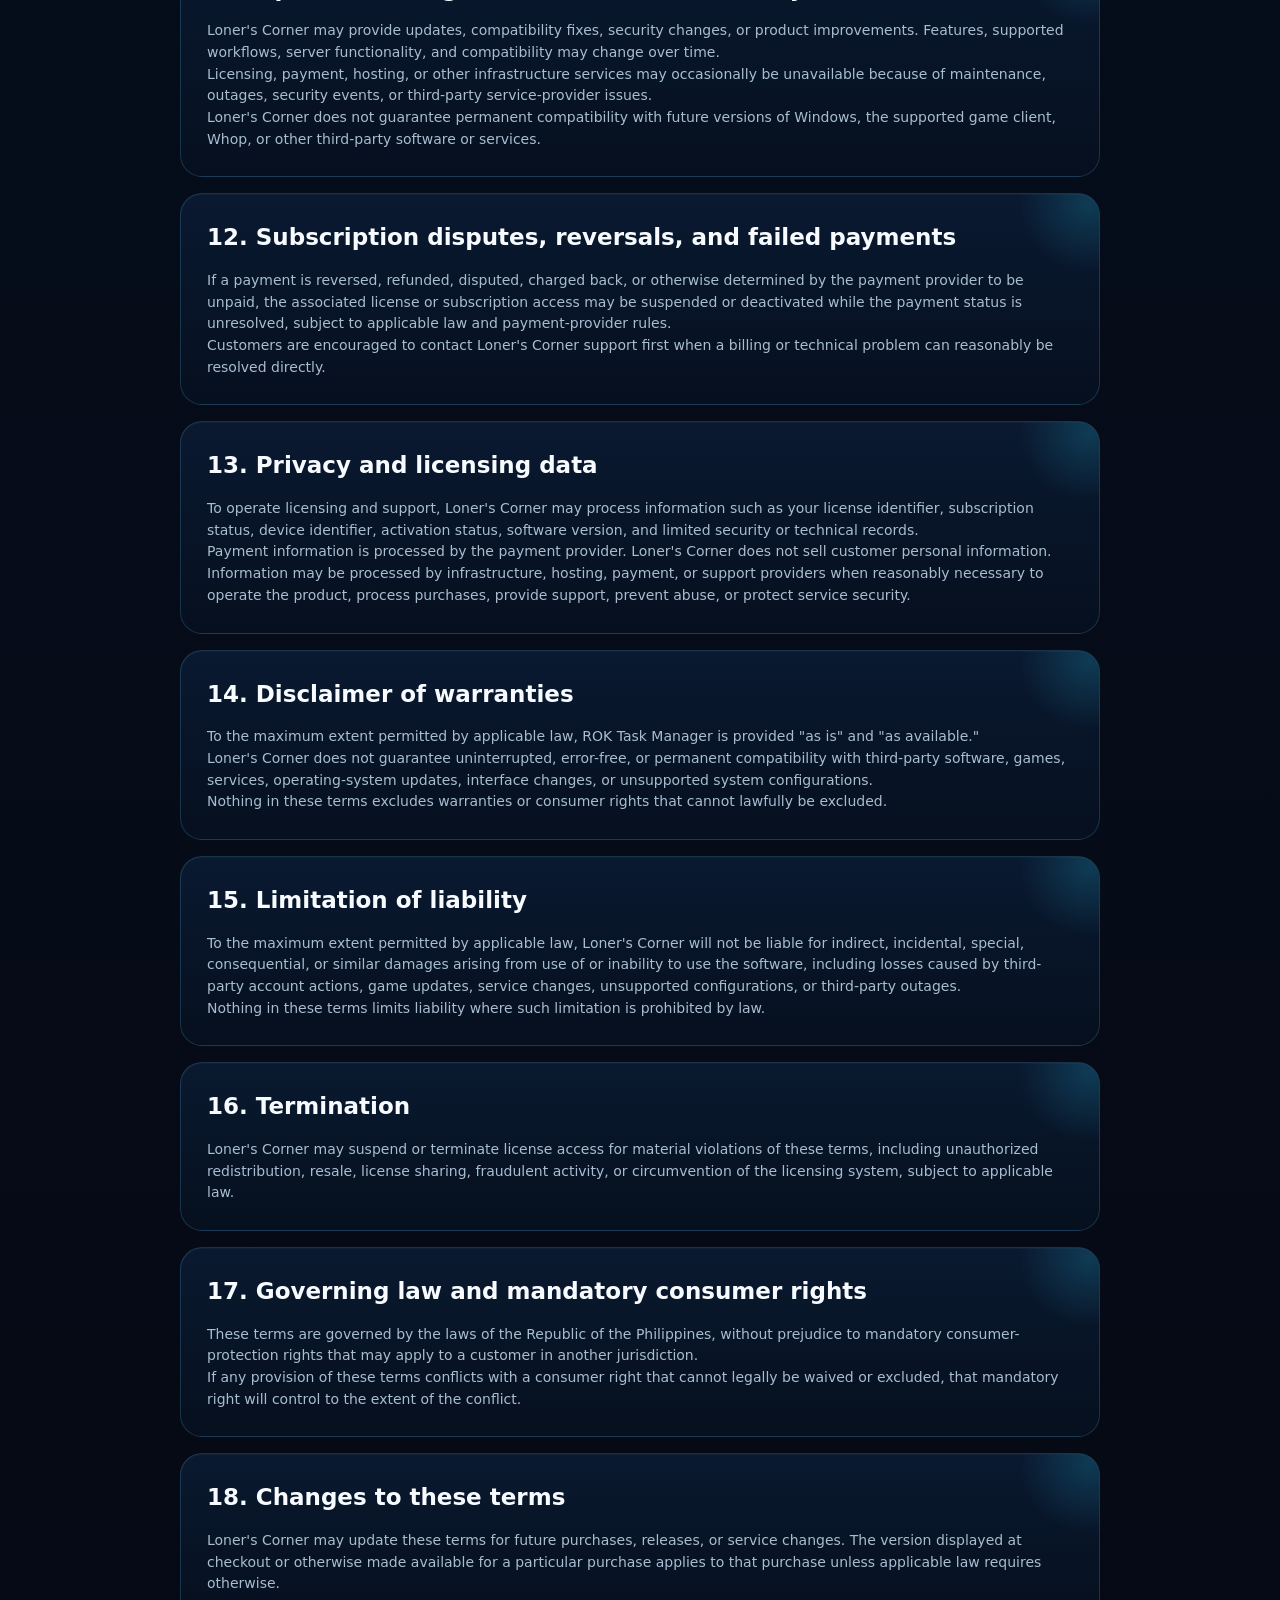
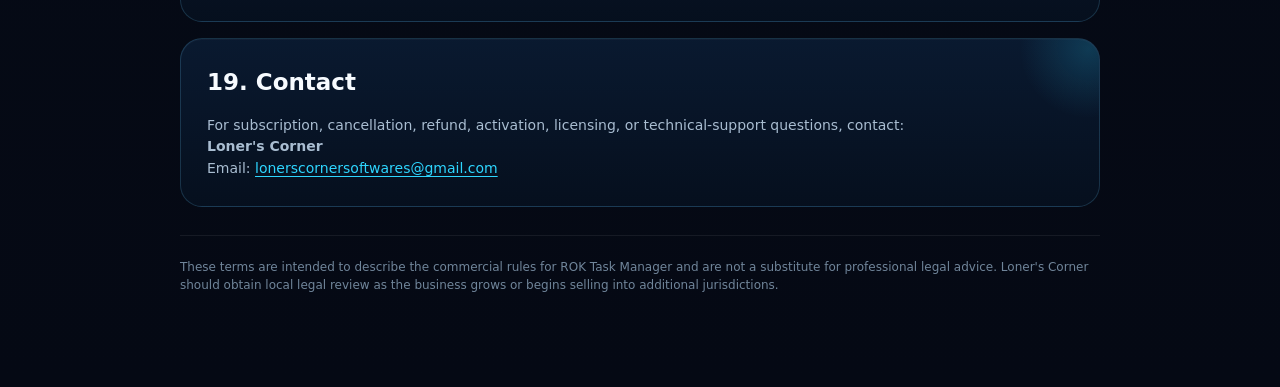
==== commit 25c02fa4: "new paypal price" ====
--- a/legal.html
+++ b/legal.html
@@ -174,14 +174,14 @@
         By completing checkout, activating a license, or using the paid software, you
         agree to the policies and terms below.
       </p>
-      <p class="legal-updated">Effective date: September 20, 2026</p>
+      <p class="legal-updated">Effective date: October 6, 2026</p>
 
       <section class="legal-summary">
         <h2>Important purchase terms</h2>
         <div class="legal-summary-grid">
           <div class="legal-summary-item">
-            <strong>$50 USD monthly subscription</strong>
-            <span>Renews automatically each month until cancelled.</span>
+            <strong>Monthly subscription pricing</strong>
+            <span>PayPal promotional price: $39.99 USD/month. Whop pricing may differ as displayed at checkout. Renews automatically until cancelled.</span>
           </div>
 
           <div class="legal-summary-item">
@@ -205,9 +205,9 @@
         <h2>1. Subscription and billing</h2>
 
         <p>
-          ROK Task Manager is offered as a monthly software subscription at
-          <strong>$50.00 USD per month</strong>, unless a different price is clearly
-          displayed at checkout.
+          ROK Task Manager is offered as a monthly software subscription. The current
+          <strong>PayPal promotional price is $39.99 USD per month</strong>. Whop pricing
+          may differ and the applicable price is clearly displayed at checkout.
         </p>
 
         <p>
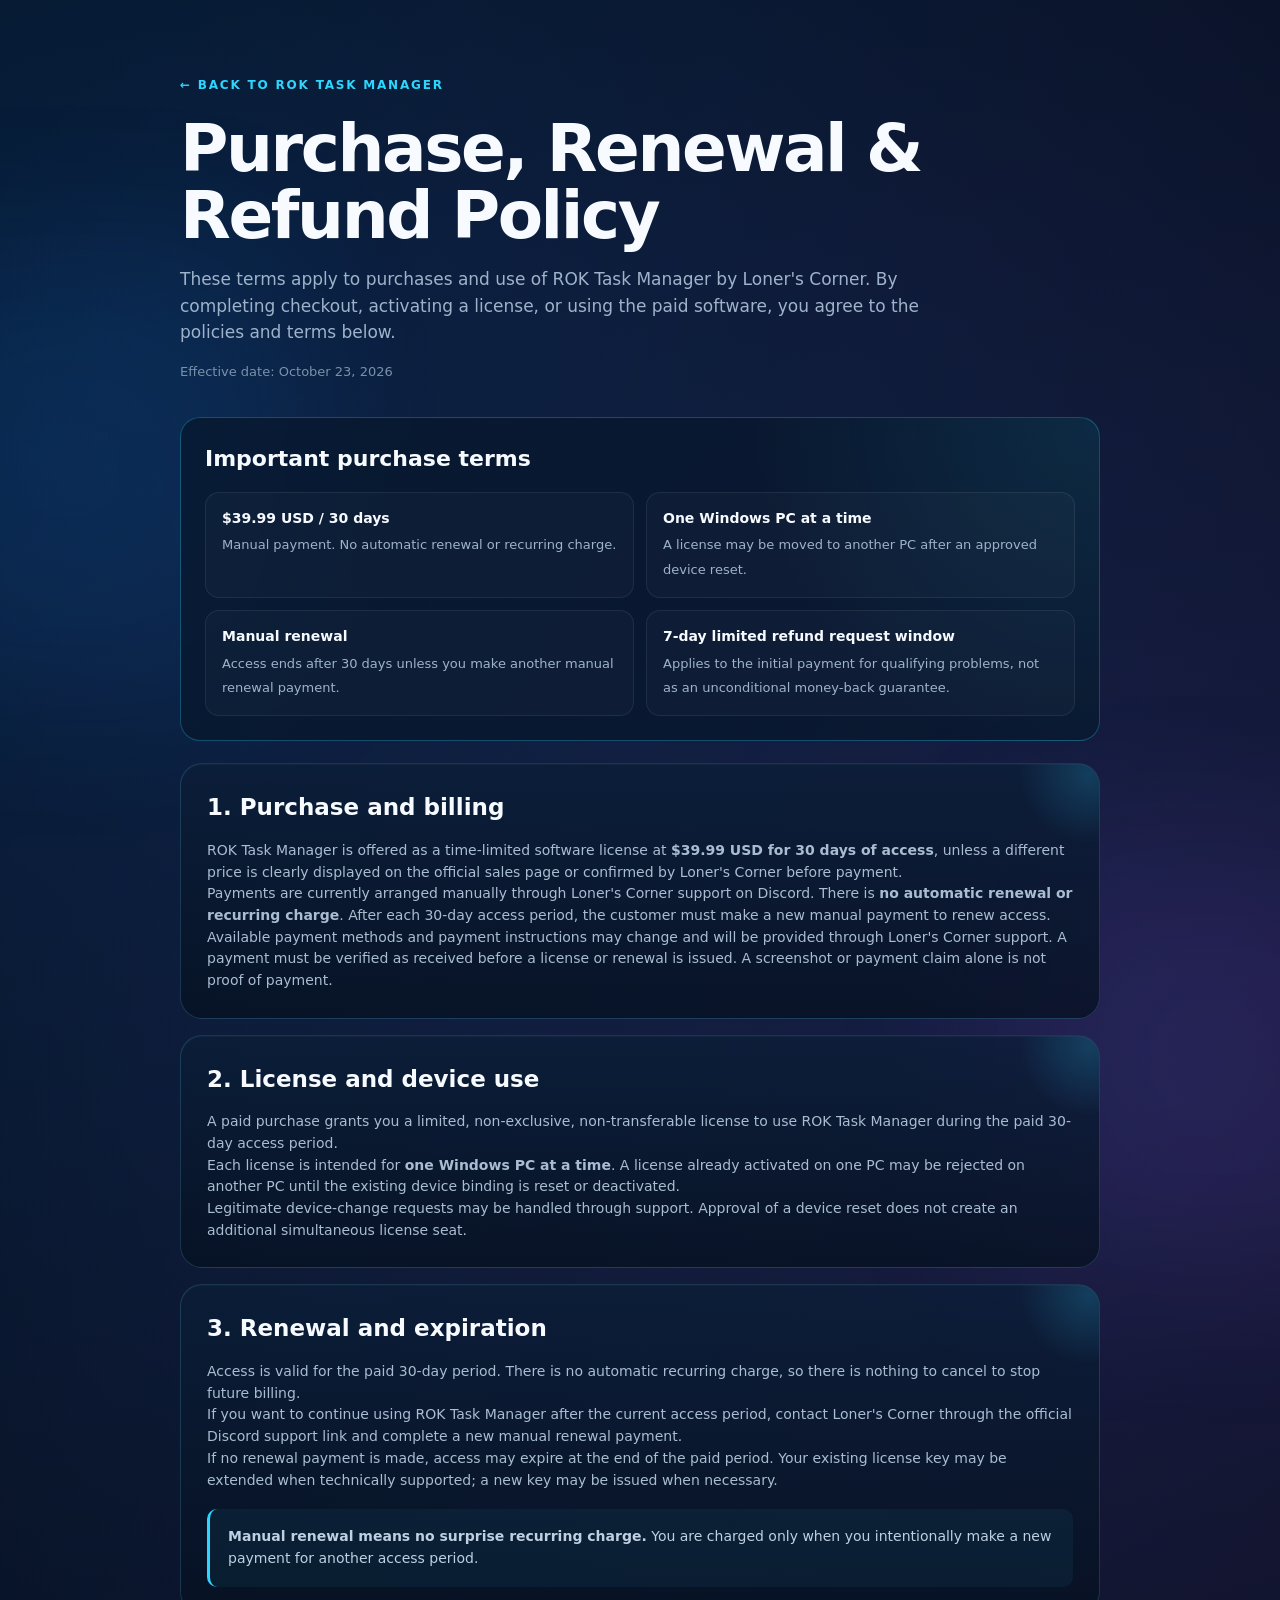
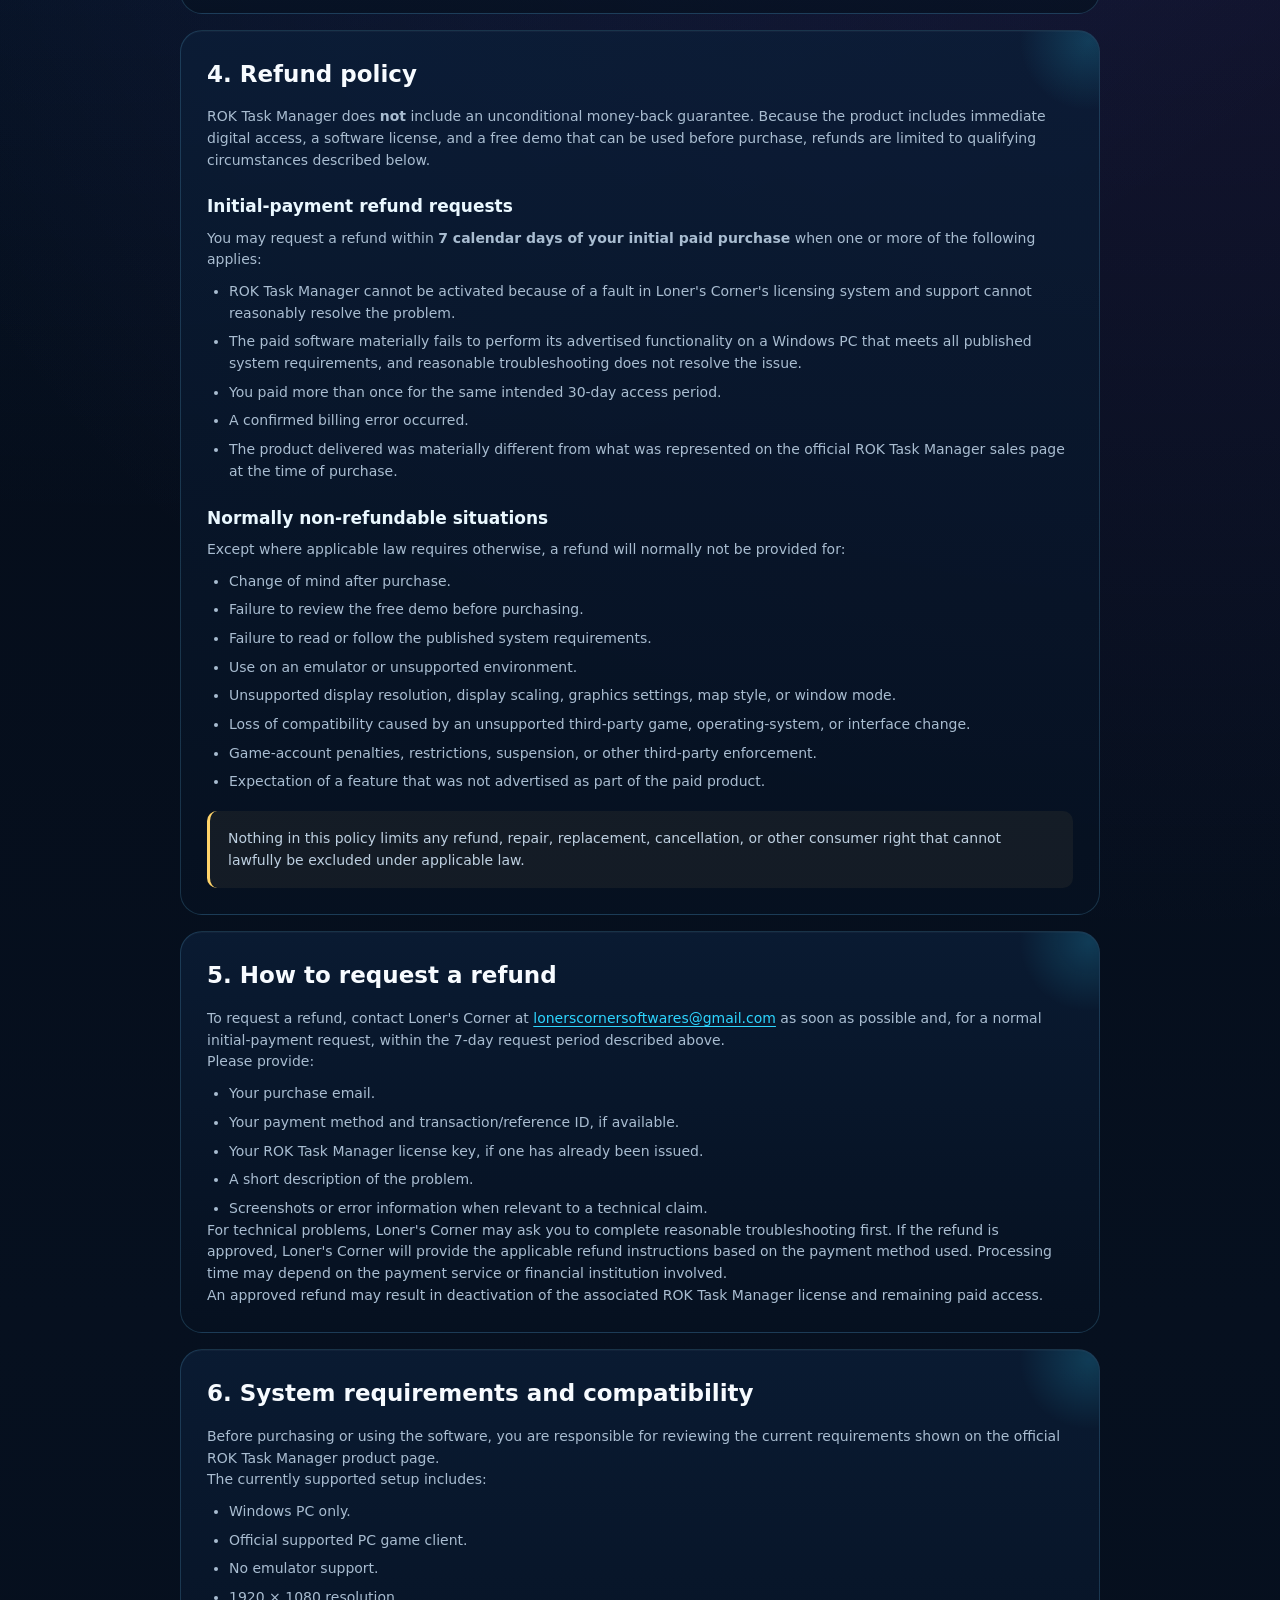
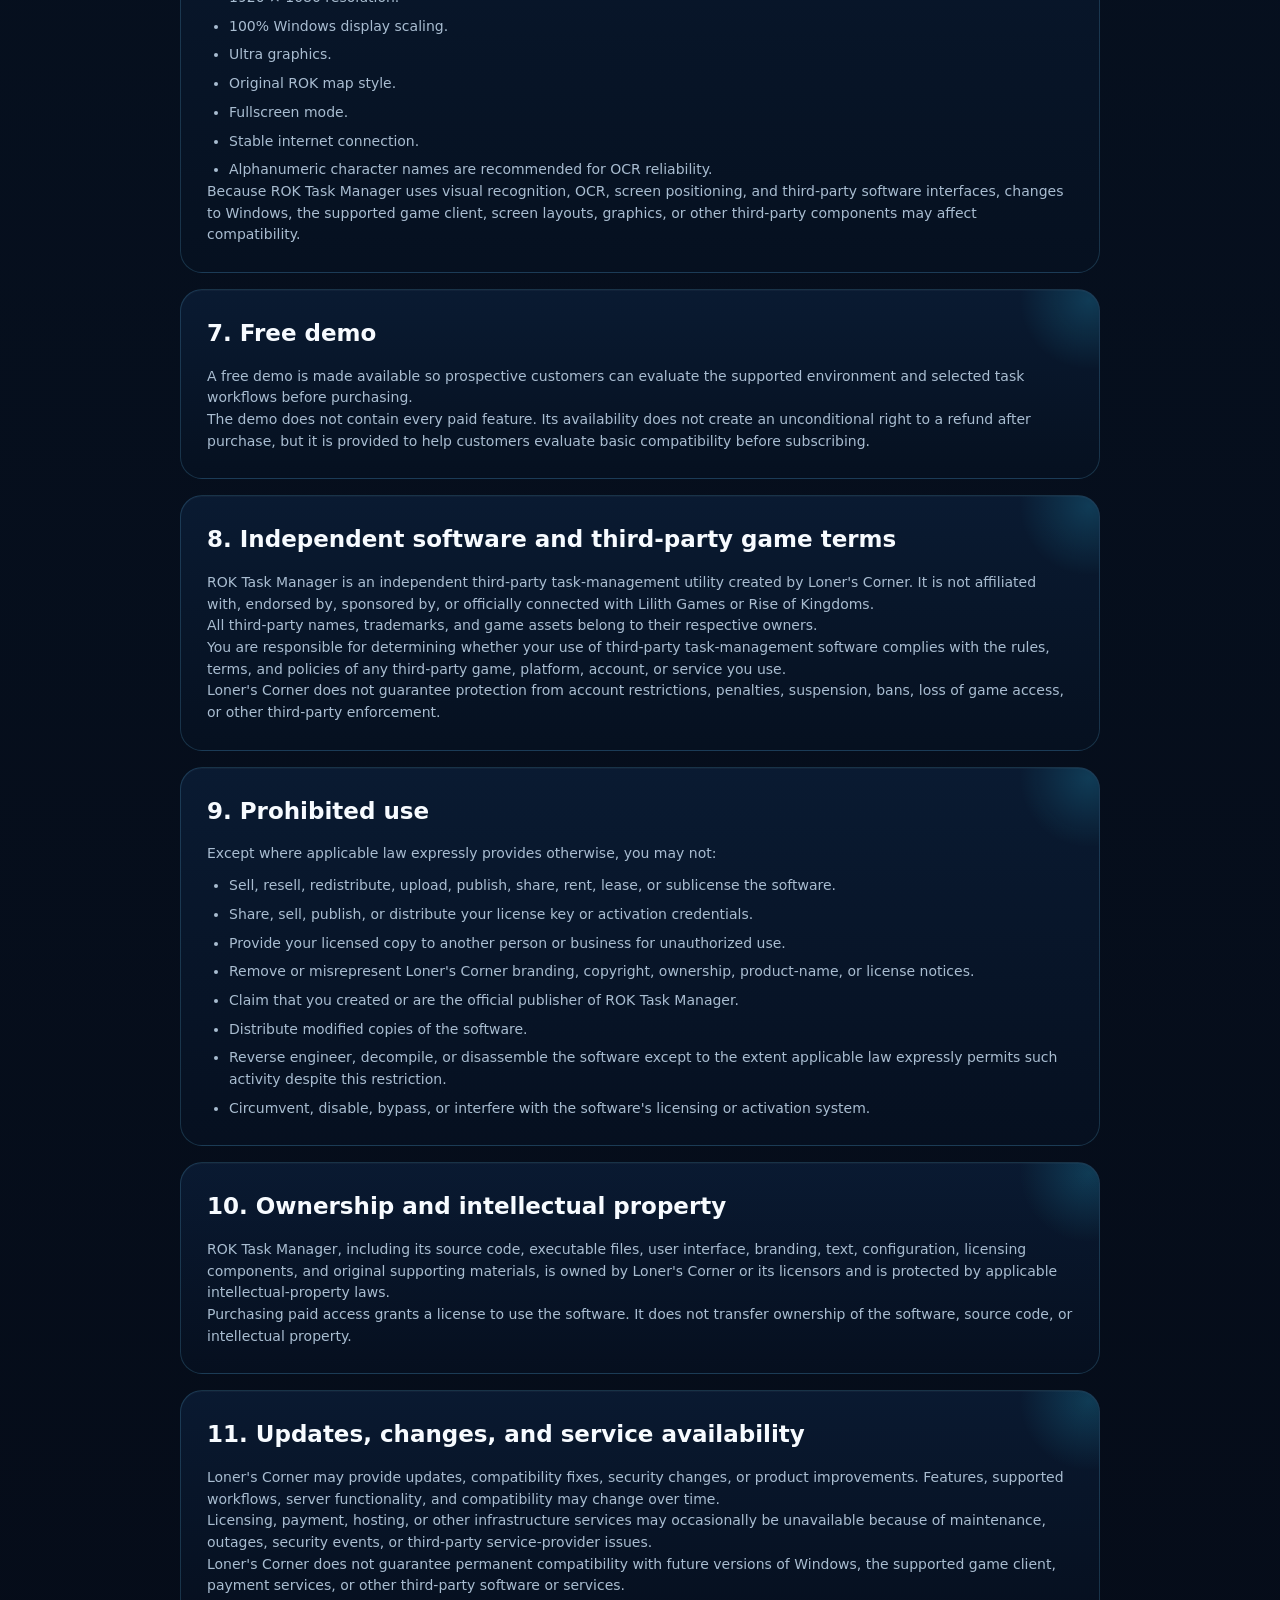
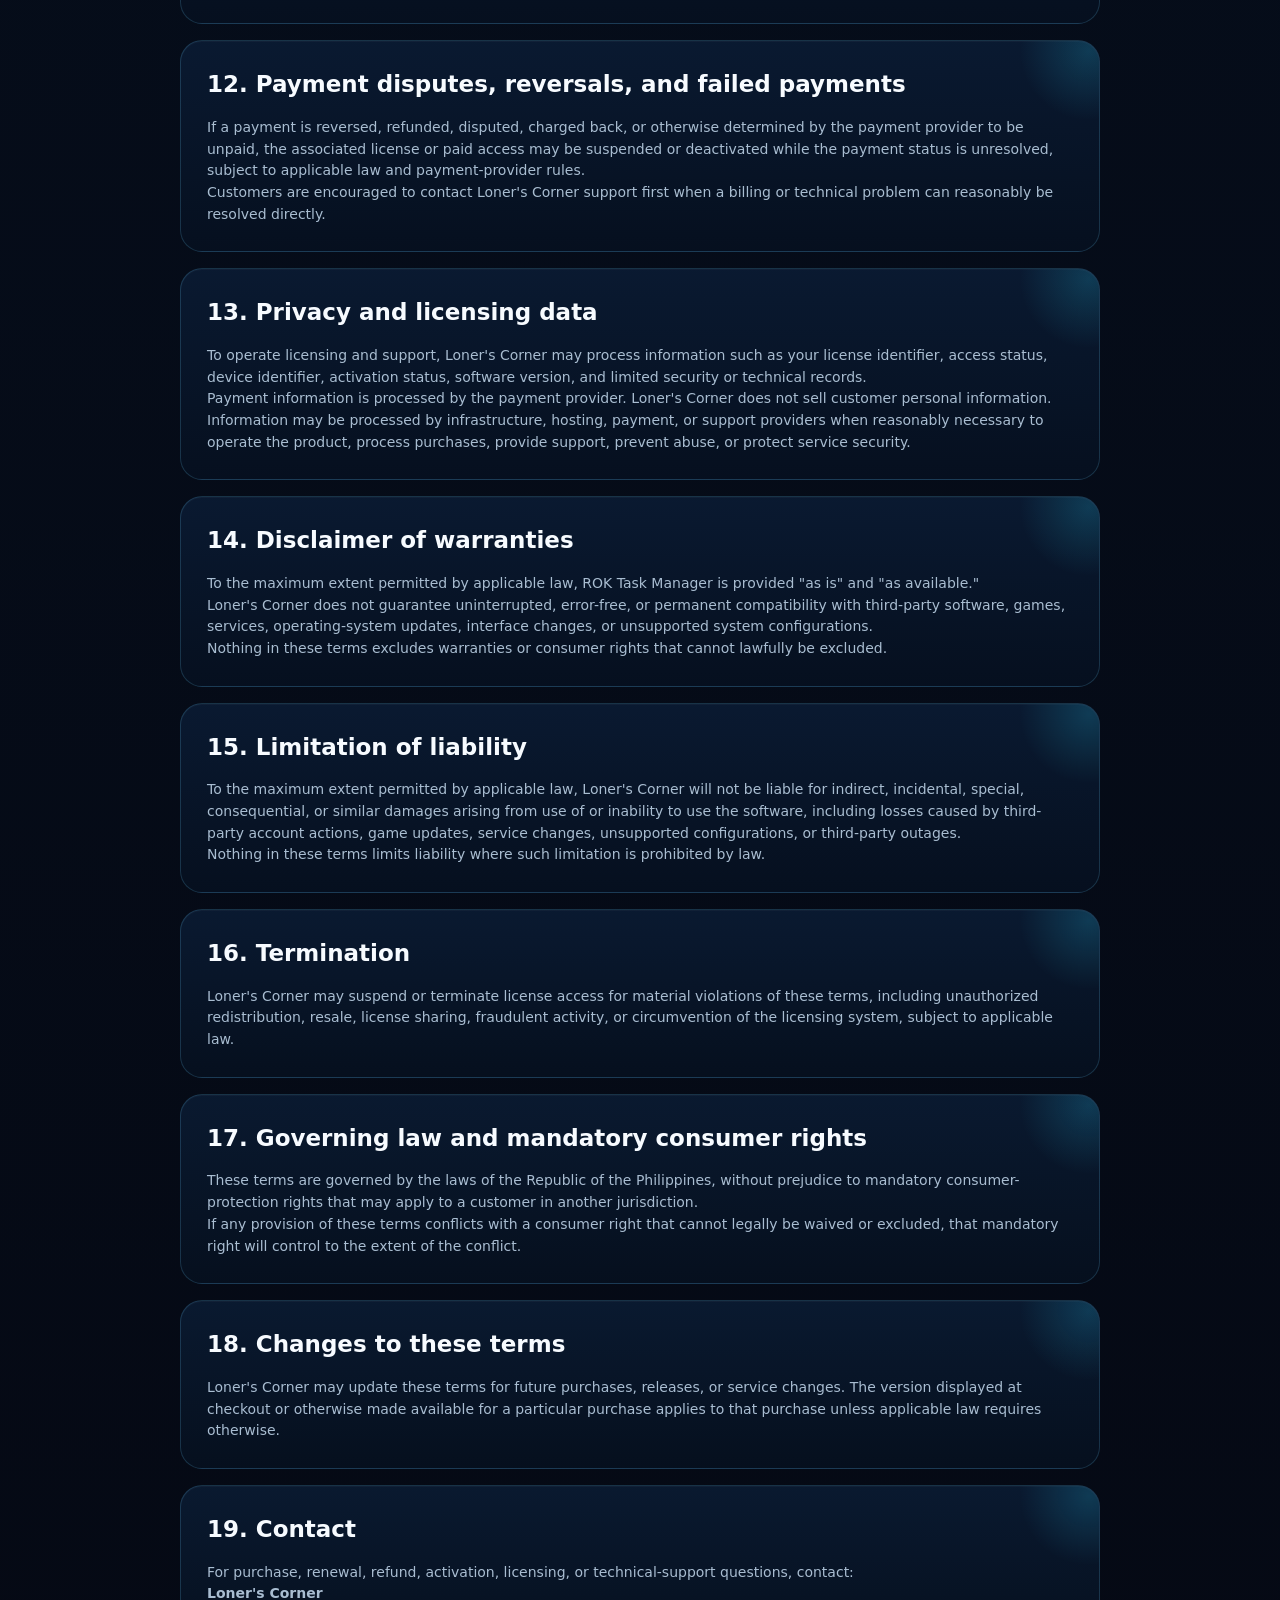
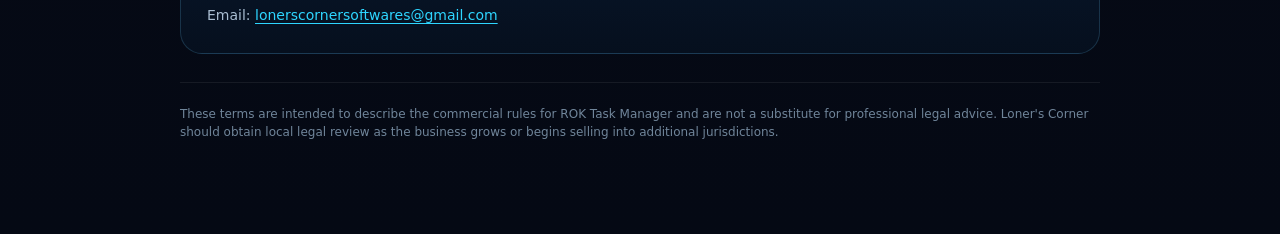
==== commit d55b9643: "manual payment" ====
--- a/legal.html
+++ b/legal.html
@@ -5,9 +5,9 @@
   <meta name="viewport" content="width=device-width, initial-scale=1" />
   <meta
     name="description"
-    content="Subscription, cancellation, refund policy, terms and disclaimer for ROK Task Manager by Loner's Corner."
+    content="Purchase, renewal, refund policy, terms and disclaimer for ROK Task Manager by Loner's Corner."
   />
-  <title>Subscription, Refund Policy & Terms | ROK Task Manager</title>
+  <title>Purchase, Renewal & Refund Policy | ROK Task Manager</title>
   <link rel="stylesheet" href="styles.css" />
 
   <style>
@@ -168,20 +168,20 @@
     <div class="container legal-shell">
       <a href="index.html" class="kicker back-link">← Back to ROK Task Manager</a>
 
-      <h1 class="legal-title">Subscription, Cancellation &amp; Refund Policy</h1>
+      <h1 class="legal-title">Purchase, Renewal &amp; Refund Policy</h1>
       <p class="legal-intro">
         These terms apply to purchases and use of ROK Task Manager by Loner's Corner.
         By completing checkout, activating a license, or using the paid software, you
         agree to the policies and terms below.
       </p>
-      <p class="legal-updated">Effective date: October 6, 2026</p>
+      <p class="legal-updated">Effective date: October 23, 2026</p>
 
       <section class="legal-summary">
         <h2>Important purchase terms</h2>
         <div class="legal-summary-grid">
           <div class="legal-summary-item">
-            <strong>Monthly subscription pricing</strong>
-            <span>PayPal promotional price: $39.99 USD/month. Whop pricing may differ as displayed at checkout. Renews automatically until cancelled.</span>
+            <strong>$39.99 USD / 30 days</strong>
+            <span>Manual payment. No automatic renewal or recurring charge.</span>
           </div>
 
           <div class="legal-summary-item">
@@ -190,8 +190,8 @@
           </div>
 
           <div class="legal-summary-item">
-            <strong>Cancel anytime</strong>
-            <span>Cancellation stops future renewals. It does not automatically refund the current billing period.</span>
+            <strong>Manual renewal</strong>
+            <span>Access ends after 30 days unless you make another manual renewal payment.</span>
           </div>
 
           <div class="legal-summary-item">
@@ -202,22 +202,24 @@
       </section>
 
       <section class="feature-card legal-card">
-        <h2>1. Subscription and billing</h2>
-
-        <p>
-          ROK Task Manager is offered as a monthly software subscription. The current
-          <strong>PayPal promotional price is $39.99 USD per month</strong>. Whop pricing
-          may differ and the applicable price is clearly displayed at checkout.
-        </p>
-
-        <p>
-          The subscription renews automatically each month until cancelled.
-          Payments are processed by Whop or PayPal, as selected at checkout.
-        </p>
-
-        <p>
-          Loner's Corner does not store your complete debit-card, credit-card, or bank-account
-          credentials. Those payment details are handled by the applicable payment provider.
+        <h2>1. Purchase and billing</h2>
+
+        <p>
+          ROK Task Manager is offered as a time-limited software license at
+          <strong>$39.99 USD for 30 days of access</strong>, unless a different price is clearly
+          displayed on the official sales page or confirmed by Loner's Corner before payment.
+        </p>
+
+        <p>
+          Payments are currently arranged manually through Loner's Corner support on Discord.
+          There is <strong>no automatic renewal or recurring charge</strong>. After each 30-day
+          access period, the customer must make a new manual payment to renew access.
+        </p>
+
+        <p>
+          Available payment methods and payment instructions may change and will be provided through
+          Loner's Corner support. A payment must be verified as received before a license or
+          renewal is issued. A screenshot or payment claim alone is not proof of payment.
         </p>
       </section>
 
@@ -225,8 +227,8 @@
         <h2>2. License and device use</h2>
 
         <p>
-          A paid subscription grants you a limited, non-exclusive, non-transferable license
-          to use ROK Task Manager during the period for which your subscription remains valid.
+          A paid purchase grants you a limited, non-exclusive, non-transferable license
+          to use ROK Task Manager during the paid 30-day access period.
         </p>
 
         <p>
@@ -242,28 +244,28 @@
       </section>
 
       <section class="feature-card legal-card">
-        <h2>3. Cancellation</h2>
-
-        <p>
-          You may cancel your subscription at any time through the applicable Whop or PayPal
-          subscription controls, or by contacting Loner's Corner support for assistance.
-        </p>
-
-        <p>
-          Cancellation prevents future subscription renewals. Unless a refund is separately
-          approved under the refund policy below, cancellation does not automatically refund
-          charges that have already been successfully processed.
-        </p>
-
-        <p>
-          Where technically available and consistent with the payment provider's rules,
-          access may continue until the end of the billing period already paid for.
+        <h2>3. Renewal and expiration</h2>
+
+        <p>
+          Access is valid for the paid 30-day period. There is no automatic recurring charge,
+          so there is nothing to cancel to stop future billing.
+        </p>
+
+        <p>
+          If you want to continue using ROK Task Manager after the current access period,
+          contact Loner's Corner through the official Discord support link and complete a new
+          manual renewal payment.
+        </p>
+
+        <p>
+          If no renewal payment is made, access may expire at the end of the paid period.
+          Your existing license key may be extended when technically supported; a new key may
+          be issued when necessary.
         </p>
 
         <div class="policy-callout">
-          <strong>Cancellation and refund are different actions.</strong>
-          Cancelling stops future billing. A refund returns an eligible payment that has
-          already been made.
+          <strong>Manual renewal means no surprise recurring charge.</strong>
+          You are charged only when you intentionally make a new payment for another access period.
         </div>
       </section>
 
@@ -280,7 +282,7 @@
         <h3>Initial-payment refund requests</h3>
         <p>
           You may request a refund within <strong>7 calendar days of your initial paid
-          subscription charge</strong> when one or more of the following applies:
+          purchase</strong> when one or more of the following applies:
         </p>
 
         <ul>
@@ -294,7 +296,7 @@
             troubleshooting does not resolve the issue.
           </li>
           <li>
-            You were charged more than once for the same intended subscription purchase.
+            You paid more than once for the same intended 30-day access period.
           </li>
           <li>
             A confirmed billing error occurred.
@@ -320,15 +322,7 @@
           <li>Loss of compatibility caused by an unsupported third-party game, operating-system, or interface change.</li>
           <li>Game-account penalties, restrictions, suspension, or other third-party enforcement.</li>
           <li>Expectation of a feature that was not advertised as part of the paid product.</li>
-          <li>A renewal payment that the customer simply forgot to cancel before the renewal date.</li>
         </ul>
-
-        <h3>Renewal charges</h3>
-        <p>
-          Monthly renewal charges are generally non-refundable once successfully processed,
-          unless there is a duplicate charge, billing error, other qualifying circumstance,
-          or a refund right that cannot legally be excluded.
-        </p>
 
         <div class="policy-callout policy-warning">
           Nothing in this policy limits any refund, repair, replacement, cancellation,
@@ -350,7 +344,7 @@
 
         <ul>
           <li>Your purchase email.</li>
-          <li>Your Whop membership ID, PayPal subscription ID, payment ID, or transaction ID, if available.</li>
+          <li>Your payment method and transaction/reference ID, if available.</li>
           <li>Your ROK Task Manager license key, if one has already been issued.</li>
           <li>A short description of the problem.</li>
           <li>Screenshots or error information when relevant to a technical claim.</li>
@@ -358,15 +352,14 @@
 
         <p>
           For technical problems, Loner's Corner may ask you to complete reasonable
-          troubleshooting first. If the refund is approved, it will be submitted through
-          the applicable payment provider to the original payment method where supported.
-          Processing time after submission is controlled by the payment provider and your
-          financial institution.
-        </p>
-
-        <p>
-          An approved refund may result in cancellation or deactivation of the associated
-          ROK Task Manager license and subscription access.
+          troubleshooting first. If the refund is approved, Loner's Corner will provide the applicable refund instructions
+          based on the payment method used. Processing time may depend on the payment service
+          or financial institution involved.
+        </p>
+
+        <p>
+          An approved refund may result in deactivation of the associated
+          ROK Task Manager license and remaining paid access.
         </p>
       </section>
 
@@ -468,7 +461,7 @@
         </p>
 
         <p>
-          Purchasing a subscription grants a license to use the software. It does not transfer
+          Purchasing paid access grants a license to use the software. It does not transfer
           ownership of the software, source code, or intellectual property.
         </p>
       </section>
@@ -490,16 +483,16 @@
 
         <p>
           Loner's Corner does not guarantee permanent compatibility with future versions of
-          Windows, the supported game client, Whop, or other third-party software or services.
-        </p>
-      </section>
-
-      <section class="feature-card legal-card">
-        <h2>12. Subscription disputes, reversals, and failed payments</h2>
+          Windows, the supported game client, payment services, or other third-party software or services.
+        </p>
+      </section>
+
+      <section class="feature-card legal-card">
+        <h2>12. Payment disputes, reversals, and failed payments</h2>
 
         <p>
           If a payment is reversed, refunded, disputed, charged back, or otherwise determined
-          by the payment provider to be unpaid, the associated license or subscription access
+          by the payment provider to be unpaid, the associated license or paid access
           may be suspended or deactivated while the payment status is unresolved, subject to
           applicable law and payment-provider rules.
         </p>
@@ -515,7 +508,7 @@
 
         <p>
           To operate licensing and support, Loner's Corner may process information such as
-          your license identifier, subscription status, device identifier, activation status,
+          your license identifier, access status, device identifier, activation status,
           software version, and limited security or technical records.
         </p>
 
@@ -607,7 +600,7 @@
         <h2>19. Contact</h2>
 
         <p>
-          For subscription, cancellation, refund, activation, licensing, or technical-support
+          For purchase, renewal, refund, activation, licensing, or technical-support
           questions, contact:
         </p>
 
